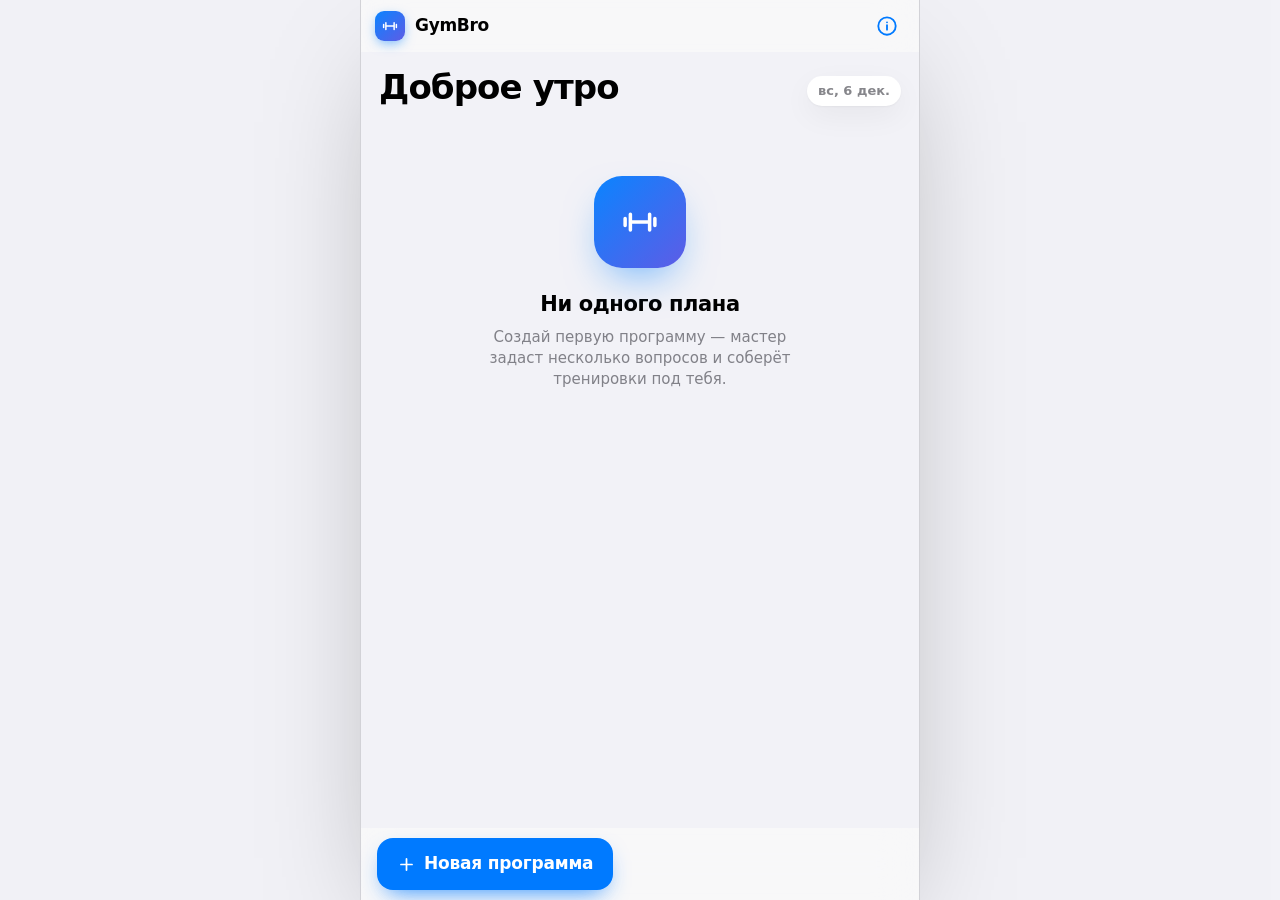
==== index.html @ 807e58a6 "GymBro — статический сайт для GitHub Pages" ====
﻿<!doctype html>
<html lang="ru">
<head>
<meta charset="utf-8">
<meta name="viewport" content="width=device-width, initial-scale=1, viewport-fit=cover">
<meta name="theme-color" content="#f2f2f7" media="(prefers-color-scheme: light)">
<meta name="theme-color" content="#000000" media="(prefers-color-scheme: dark)">
<meta name="apple-mobile-web-app-capable" content="yes">
<meta name="apple-mobile-web-app-status-bar-style" content="default">
<meta name="description" content="Бесплатный генератор персональных программ тренировок: цель, уровень, дни, инвентарь — 71 упражнение с техниками. Работает офлайн.">
<meta property="og:title" content="GymBro — генератор тренировок">
<meta property="og:description" content="Персональная программа за 5 шагов. Работает на любом устройстве без установки.">
<meta property="og:type" content="website">
<title>GymBro — генератор программ тренировок</title>
<link rel="manifest" href="./manifest.webmanifest">
<link rel="icon" href="./favicon.svg" type="image/svg+xml">
<link rel="apple-touch-icon" href="./icon-192.png">
<link rel="stylesheet" href="./style.css">
</head>
<body>

<!-- ===== Иконки (Sprite) ===== -->
<svg width="0" height="0" style="position:absolute" aria-hidden="true">
<defs>
  <symbol id="i-dumbbell" viewBox="0 0 24 24" fill="none" stroke="currentColor" stroke-width="2" stroke-linecap="round" stroke-linejoin="round">
    <path d="M6.5 7.5v9M17.5 7.5v9M3.5 10v4M20.5 10v4M6.5 12h11"/>
  </symbol>
  <symbol id="i-barbell" viewBox="0 0 24 24" fill="none" stroke="currentColor" stroke-width="2" stroke-linecap="round" stroke-linejoin="round">
    <path d="M3.5 9v6M7 7.5v9M17 7.5v9M20.5 9v6M7 12h10"/>
  </symbol>
  <symbol id="i-flame" viewBox="0 0 24 24" fill="none" stroke="currentColor" stroke-width="2" stroke-linecap="round" stroke-linejoin="round">
    <path d="M8.5 14.5A2.5 2.5 0 0 0 11 12c0-1.38-.5-2-1-3-1.07-2.14-.22-4.05 2-6 .5 2.5 2 4.9 4 6.5 2 1.6 3 3.5 3 5.5a7 7 0 1 1-14 0c0-1.15.43-2.29 1-3a2.5 2.5 0 0 0 2.5 2.5z"/>
  </symbol>
  <symbol id="i-heart" viewBox="0 0 24 24" fill="none" stroke="currentColor" stroke-width="2" stroke-linecap="round" stroke-linejoin="round">
    <path d="M20.84 4.61a5.5 5.5 0 0 0-7.78 0L12 5.67l-1.06-1.06a5.5 5.5 0 0 0-7.78 7.78l1.06 1.06L12 21.23l7.78-7.78 1.06-1.06a5.5 5.5 0 0 0 0-7.78z"/>
  </symbol>
  <symbol id="i-sprout" viewBox="0 0 24 24" fill="none" stroke="currentColor" stroke-width="2" stroke-linecap="round" stroke-linejoin="round">
    <path d="M12 21v-9M12 12C12 8.5 9 6 5 6c0 3.5 3 6 7 6zM12 12c0-3.5 3-6 7-6 0 3.5-3 6-7 6z"/>
  </symbol>
  <symbol id="i-chart" viewBox="0 0 24 24" fill="none" stroke="currentColor" stroke-width="2" stroke-linecap="round" stroke-linejoin="round">
    <polyline points="22 7 13.5 15.5 8.5 10.5 2 17"/><polyline points="16 7 22 7 22 13"/>
  </symbol>
  <symbol id="i-zap" viewBox="0 0 24 24" fill="none" stroke="currentColor" stroke-width="2" stroke-linecap="round" stroke-linejoin="round">
    <path d="M13 2 3 14h9l-1 8 10-12h-9l1-8z"/>
  </symbol>
  <symbol id="i-building" viewBox="0 0 24 24" fill="none" stroke="currentColor" stroke-width="2" stroke-linecap="round" stroke-linejoin="round">
    <rect x="4.5" y="2" width="15" height="20" rx="2"/><path d="M9 22v-4h6v4M8.5 7h1M14.5 7h1M8.5 11h1M14.5 11h1"/>
  </symbol>
  <symbol id="i-home" viewBox="0 0 24 24" fill="none" stroke="currentColor" stroke-width="2" stroke-linecap="round" stroke-linejoin="round">
    <path d="M3 9.5 12 3l9 6.5"/><path d="M5 9.5V20a1.5 1.5 0 0 0 1.5 1.5h11A1.5 1.5 0 0 0 19 20V9.5"/><path d="M9 21.5V14h6v7.5"/>
  </symbol>
  <symbol id="i-calendar" viewBox="0 0 24 24" fill="none" stroke="currentColor" stroke-width="2" stroke-linecap="round" stroke-linejoin="round">
    <rect x="3" y="4.5" width="18" height="17" rx="3"/><path d="M16 2.5v4M8 2.5v4M3 11.5h18"/>
  </symbol>
  <symbol id="i-clock" viewBox="0 0 24 24" fill="none" stroke="currentColor" stroke-width="2" stroke-linecap="round" stroke-linejoin="round">
    <circle cx="12" cy="12" r="9"/><path d="M12 7v5l3.5 2"/>
  </symbol>
  <symbol id="i-layers" viewBox="0 0 24 24" fill="none" stroke="currentColor" stroke-width="2" stroke-linecap="round" stroke-linejoin="round">
    <path d="m12 2.5 9.5 5-9.5 5-9.5-5 9.5-5z"/><path d="m2.5 16.5 9.5 5 9.5-5M2.5 12l9.5 5 9.5-5"/>
  </symbol>
  <symbol id="i-check" viewBox="0 0 24 24" fill="none" stroke="currentColor" stroke-width="2.4" stroke-linecap="round" stroke-linejoin="round">
    <path d="m4.5 12.5 5 5 10-11"/>
  </symbol>
  <symbol id="i-chev-r" viewBox="0 0 24 24" fill="none" stroke="currentColor" stroke-width="2.2" stroke-linecap="round" stroke-linejoin="round">
    <path d="m9 5 7 7-7 7"/>
  </symbol>
  <symbol id="i-chev-l" viewBox="0 0 24 24" fill="none" stroke="currentColor" stroke-width="2.2" stroke-linecap="round" stroke-linejoin="round">
    <path d="m15 5-7 7 7 7"/>
  </symbol>
  <symbol id="i-x" viewBox="0 0 24 24" fill="none" stroke="currentColor" stroke-width="2.2" stroke-linecap="round" stroke-linejoin="round">
    <path d="M18 6 6 18M6 6l12 12"/>
  </symbol>
  <symbol id="i-plus" viewBox="0 0 24 24" fill="none" stroke="currentColor" stroke-width="2.2" stroke-linecap="round" stroke-linejoin="round">
    <path d="M12 5v14M5 12h14"/>
  </symbol>
  <symbol id="i-trash" viewBox="0 0 24 24" fill="none" stroke="currentColor" stroke-width="2" stroke-linecap="round" stroke-linejoin="round">
    <path d="M3.5 6h17M19 6v14a2 2 0 0 1-2 2H7a2 2 0 0 1-2-2V6m3 0V4a2 2 0 0 1 2-2h4a2 2 0 0 1 2 2v2"/>
  </symbol>
  <symbol id="i-send" viewBox="0 0 24 24" fill="none" stroke="currentColor" stroke-width="2" stroke-linecap="round" stroke-linejoin="round">
    <path d="M21.5 2.5 11 13"/><path d="M21.5 2.5 15 22l-4-9-9-4 19.5-6.5z"/>
  </symbol>
  <symbol id="i-info" viewBox="0 0 24 24" fill="none" stroke="currentColor" stroke-width="2" stroke-linecap="round" stroke-linejoin="round">
    <circle cx="12" cy="12" r="9.5"/><path d="M12 16v-5M12 8h.01"/>
  </symbol>
</defs>
</svg>

<div class="device">

  <!-- ============ ГЛАВНАЯ ============ -->
  <section class="screen" id="screen-home">
    <header class="app-bar">
      <div class="ab-left">
        <div class="ab-logo"><svg class="ic"><use href="#i-dumbbell"/></svg></div>
        <h1 class="ab-title">GymBro</h1>
      </div>
      <div class="ab-right">
        <button class="ab-btn" id="btn-about" aria-label="О приложении"><svg class="ic"><use href="#i-info"/></svg></button>
      </div>
    </header>

    <main class="scroll" id="home-scroll">
      <div class="greet-row">
        <h2 class="large-title" id="greeting">Привет</h2>
        <span class="today-chip" id="today-chip"></span>
      </div>

      <div id="home-content">
        <div class="empty" id="home-empty" hidden>
          <div class="empty-badge"><svg class="ic"><use href="#i-dumbbell"/></svg></div>
          <h3>Ни одного плана</h3>
          <p>Создай первую программу — мастер задаст несколько вопросов и соберёт тренировки под тебя.</p>
        </div>

        <div id="plans-section" hidden>
          <h3 class="section-label">Мои планы</h3>
          <div class="card" id="plans-list"></div>
        </div>
      </div>

      <div class="hint-bar" id="tg-hint" hidden>
        <svg class="ic"><use href="#i-send"/></svg>
        <span id="tg-hint-text"></span>
      </div>
    </main>

    <footer class="bottom-bar">
      <button class="btn btn-primary" id="btn-new-plan">
        <svg class="ic"><use href="#i-plus"/></svg>
        Новая программа
      </button>
    </footer>
  </section>

  <!-- ============ МАСТЕР (bottom sheet) ============ -->
  <div class="overlay" id="wiz-overlay" hidden></div>
  <section class="sheet sheet-lg" id="sheet-wizard" hidden>
    <div class="sheet-grab"><span></span></div>
    <header class="sheet-nav">
      <button class="nav-btn" id="wiz-cancel">Отмена</button>
      <div class="nav-progress"><i id="wiz-dot-1" class="on"></i><i id="wiz-dot-2"></i><i id="wiz-dot-3"></i><i id="wiz-dot-4"></i><i id="wiz-dot-5"></i></div>
      <button class="nav-btn accent" id="wiz-next">Далее</button>
    </header>
    <div class="sheet-body" id="wizard-body"></div>
  </section>

  <!-- ============ ПЛАН ============ -->
  <section class="screen" id="screen-plan" hidden>
    <header class="app-bar">
      <div class="ab-left">
        <button class="ab-btn" id="btn-back-home" aria-label="Назад"><svg class="ic"><use href="#i-chev-l"/></svg></button>
        <h1 class="ab-title" id="plan-ab-title">План</h1>
      </div>
      <div class="ab-right">
        <button class="ab-btn danger" id="btn-delete-plan" aria-label="Удалить"><svg class="ic"><use href="#i-trash"/></svg></button>
      </div>
    </header>

    <div class="plan-hero" id="plan-hero"></div>

    <div class="segmented" id="day-tabs"></div>

    <main class="scroll" id="plan-scroll"></main>

    <footer class="bottom-bar two">
      <button class="btn btn-fill" id="btn-share-plan"><svg class="ic"><use href="#i-send"/></svg><span>Поделиться</span></button>
      <button class="btn btn-quiet" id="btn-new-again"><svg class="ic"><use href="#i-plus"/></svg><span>Новый</span></button>
    </footer>
  </section>

  <!-- ============ SHEET: инфо об упражнении ============ -->
  <div class="overlay thin" id="info-overlay" hidden></div>
  <section class="sheet" id="sheet-exercise" hidden>
    <div class="sheet-grab"><span></span></div>
    <div class="sheet-body" id="exercise-body"></div>
    <footer class="bottom-bar"><button class="btn btn-primary" id="btn-close-info">Закрыть</button></footer>
  </section>

  <!-- ============ iOS Alert ============ -->
  <div class="alert-wrap" id="alert-wrap" hidden>
    <div class="alert" role="alertdialog" aria-modal="true">
      <div class="alert-icon" id="alert-icon" hidden><svg class="ic"><use href="#i-trash"/></svg></div>
      <h4 id="alert-title"></h4>
      <p id="alert-msg"></p>
      <div class="alert-actions" id="alert-actions"></div>
    </div>
  </div>

  <!-- ============ HUD (ошибки / статусы) ============ -->
  <div class="hud" id="hud" hidden><span id="hud-text"></span></div>

  <div class="home-indicator"></div>
</div>

<script src="./planner.js"></script>
<script src="./app.js"></script>
<script>
// Service worker для офлайн-режима
if ('serviceWorker' in navigator) {
  navigator.serviceWorker.register('./sw.js').catch(() => {});
}
</script>
</body>
</html>
---- style.css ----
/* ===================================================================
   GymBro — iOS-дизайн-система
   Группированные карточки, large title, blur-бары, sheets, segmented
   =================================================================== */

:root {
  --font: -apple-system, BlinkMacSystemFont, "SF Pro Display", "SF Pro Text",
          "Segoe UI Variable Display", "Segoe UI", system-ui, Roboto,
          "Helvetica Neue", Arial, sans-serif;
  --spring: cubic-bezier(.32, .72, 0, 1);

  --tint: #007AFF;
  --red: #FF3B30;

  --bg: #F2F2F7;
  --card: #FFFFFF;
  --text: #000000;
  --text2: rgba(60, 60, 67, .62);
  --text3: rgba(60, 60, 67, .30);
  --sep: rgba(60, 60, 67, .18);
  --chip: rgba(118, 118, 128, .14);
  --grab: rgba(120, 120, 128, .32);
  --seg-bg: rgba(118, 118, 128, .16);
  --seg-on: #FFFFFF;
  --bar: rgba(249, 249, 249, .80);
  --alert-bg: rgba(250, 250, 252, .82);
  --hud-bg: rgba(30, 30, 32, .80);
  --input-bg: #FFFFFF;

  --r-xl: 26px;
  --r-lg: 20px;
  --r-md: 14px;
  --shadow: 0 1px 2px rgba(0, 0, 0, .04), 0 10px 30px rgba(0, 0, 0, .05);
}

@media (prefers-color-scheme: dark) {
  :root {
    --bg: #000000;
    --card: #1C1C1E;
    --text: #FFFFFF;
    --text2: rgba(235, 235, 245, .62);
    --text3: rgba(235, 235, 245, .30);
    --sep: rgba(84, 84, 86, .50);
    --chip: rgba(118, 118, 128, .24);
    --grab: rgba(118, 118, 128, .60);
    --seg-bg: rgba(118, 118, 128, .24);
    --seg-on: #67676C;
    --bar: rgba(28, 28, 30, .72);
    --alert-bg: rgba(33, 33, 35, .82);
    --hud-bg: rgba(60, 60, 67, .92);
    --input-bg: #1C1C1E;
    --shadow: 0 1px 2px rgba(0, 0, 0, .3), 0 12px 32px rgba(0, 0, 0, .40);
  }
}

/* Тема Telegram перекрывает системную, если задана */
:root[data-theme="light"] {
  --bg: #F2F2F7; --card: #FFF; --text: #000;
  --text2: rgba(60, 60, 67, .62); --text3: rgba(60, 60, 67, .30);
  --sep: rgba(60, 60, 67, .18); --chip: rgba(118, 118, 128, .14);
  --grab: rgba(120, 120, 128, .32); --seg-bg: rgba(118, 118, 128, .16);
  --seg-on: #FFF; --bar: rgba(249, 249, 249, .80);
  --alert-bg: rgba(250, 250, 252, .82); --hud-bg: rgba(30, 30, 32, .80);
  --input-bg: #FFF;
  --shadow: 0 1px 2px rgba(0, 0, 0, .04), 0 10px 30px rgba(0, 0, 0, .05);
}
:root[data-theme="dark"] {
  --bg: #000; --card: #1C1C1E; --text: #FFF;
  --text2: rgba(235, 235, 245, .62); --text3: rgba(235, 235, 245, .30);
  --sep: rgba(84, 84, 86, .50); --chip: rgba(118, 118, 128, .24);
  --grab: rgba(118, 118, 128, .60); --seg-bg: rgba(118, 118, 128, .24);
  --seg-on: #67676C; --bar: rgba(28, 28, 30, .72);
  --alert-bg: rgba(33, 33, 35, .82); --hud-bg: rgba(60, 60, 67, .92);
  --input-bg: #1C1C1E;
  --shadow: 0 1px 2px rgba(0, 0, 0, .3), 0 12px 32px rgba(0, 0, 0, .40);
}

* { box-sizing: border-box; -webkit-tap-highlight-color: transparent; }

/* Атрибут hidden должен работать поверх display-правил компонентов */
[hidden] { display: none !important; }

html, body {
  margin: 0; padding: 0;
  background: var(--bg);
  color: var(--text);
  font: 400 17px/1.4 var(--font);
  -webkit-font-smoothing: antialiased;
  text-rendering: optimizeLegibility;
}
body { overscroll-behavior-y: none; }
::selection { background: color-mix(in srgb, var(--tint) 28%, transparent); }

button { font: inherit; color: inherit; border: 0; background: none; cursor: pointer; }
input { font: inherit; color: inherit; }
svg.ic { width: 22px; height: 22px; flex: none; }

/* ---------- Каркас ---------- */
.device {
  max-width: 560px; margin: 0 auto; position: relative;
  min-height: 100dvh;
  background: var(--bg);
}
@media (min-width: 620px) {
  body { background: color-mix(in srgb, var(--bg) 82%, transparent); }
  .device {
    box-shadow: 0 40px 120px -40px rgba(0, 0, 0, .35);
    border-inline: 1px solid var(--sep);
  }
}

.screen { display: flex; flex-direction: column; min-height: 100dvh; }

.scroll {
  flex: 1; overflow-y: auto; -webkit-overflow-scrolling: touch;
  padding: 8px 16px calc(96px + env(safe-area-inset-bottom));
  scrollbar-width: thin;
}
.scroll::-webkit-scrollbar { width: 0; height: 0; }

/* ---------- Верхний bar ---------- */
.app-bar {
  position: sticky; top: 0; z-index 20;
  display: flex; align-items: center; justify-content: space-between;
  height: 52px; padding: 0 14px;
  background: var(--bar);
  -webkit-backdrop-filter: saturate(180%) blur(20px);
  backdrop-filter: saturate(180%) blur(20px);
}
.ab-left, .ab-right { display: flex; align-items: center; gap: 10px; min-width: 0; }
.ab-title { font-size: 17px; font-weight: 600; letter-spacing: -.3px; margin: 0;
  white-space: nowrap; overflow: hidden; text-overflow: ellipsis; }
.ab-logo {
  width: 30px; height: 30px; border-radius: 9px; display: grid; place-items: center;
  background: linear-gradient(135deg, #0A84FF, #5E5CE6); color: #fff;
  box-shadow: 0 4px 12px -2px rgba(10, 132, 255, .55);
}
.ab-logo svg { width: 18px; height: 18px; }
.ab-btn {
  width: 36px; height: 36px; border-radius: 50%; display: grid; place-items: center;
  color: var(--tint); transition: background .18s, transform .18s;
}
.ab-btn:active { background: var(--seg-bg); transform: scale(.92); }
.ab-btn.danger { color: var(--red); }

/* Large title */
.greet-row { display: flex; align-items: flex-end; justify-content: space-between; gap: 12px; padding: 10px 2px 14px; }
.large-title {
  font-size: 34px; line-height: 1.05; font-weight: 700; letter-spacing: -.9px; margin: 0;
}
.today-chip {
  font-size: 13px; font-weight: 600; color: var(--text2);
  padding: 6px 11px; border-radius: 999px; background: var(--card);
  box-shadow: var(--shadow); white-space: nowrap;
}

.section-label {
  font-size: 12.5px; font-weight: 600; letter-spacing: .6px; text-transform: uppercase;
  color: var(--text2); margin: 22px 4px 8px;
}

/* ---------- Карточки ---------- */
.card {
  background: var(--card); border-radius: var(--r-lg); box-shadow: var(--shadow);
  overflow: hidden;
}
.stack > .card + .card { margin-top: 10px; }

/* Строка списка (cell) */
.cell {
  position: relative; display: flex; align-items: center; gap: 12px;
  padding: 12px 14px; width: 100%; text-align: left;
  transition: background .15s;
}
.cell::before {
  content: ""; position: absolute; left: 62px; right: 0; bottom: 0; height: 1px;
  background: var(--sep);
}
.cell:last-child::before { display: none; }
.cell:active { background: color-mix(in srgb, var(--text) 5%, transparent); }
.cell .chev { color: var(--text3); margin-left: auto; }
.cell .cell-main { min-width: 0; flex: 1; }
.cell .t1 { font-size: 17px; font-weight: 500; letter-spacing: -.2px;
  white-space: nowrap; overflow: hidden; text-overflow: ellipsis; }
.cell .t2 { font-size: 13.5px; color: var(--text2); margin-top: 2px;
  white-space: nowrap; overflow: hidden; text-overflow: ellipsis; }

.tile {
  width: 36px; height: 36px; border-radius: 11px; flex: none;
  display: grid; place-items: center; color: #fff;
}
.tile svg { width: 20px; height: 20px; }
.tile.sm { width: 30px; height: 30px; border-radius: 9px; }
.tile.sm svg { width: 17px; height: 17px; }

/* ---------- Пустое состояние ---------- */
.empty { display: flex; flex-direction: column; align-items: center; text-align: center; padding: 56px 28px; }
.empty-badge {
  width: 92px; height: 92px; border-radius: 28px; display: grid; place-items: center;
  background: linear-gradient(135deg, #0A84FF, #5E5CE6); color: #fff; margin-bottom: 22px;
  box-shadow: 0 18px 40px -14px rgba(10, 132, 255, .6);
  animation: pop .6s var(--spring) both;
}
.empty-badge svg { width: 42px; height: 42px; }
.empty h3 { margin: 0 0 8px; font-size: 21px; font-weight: 700; letter-spacing: -.4px; }
.empty p { margin: 0; color: var(--text2); font-size: 15px; max-width: 320px; }

/* ---------- Подсказка ---------- */
.hint-bar {
  display: flex; align-items: center; gap: 10px; margin-top: 18px;
  padding: 13px 15px; border-radius: var(--r-md);
  background: var(--card); color: var(--text2); font-size: 14px; box-shadow: var(--shadow);
}
.hint-bar svg { color: var(--tint); }

/* ---------- Кнопки ---------- */
.btn {
  display: flex; align-items: center; justify-content: center; gap: 8px;
  height: 52px; padding: 0 20px; border-radius: 16px;
  font-size: 17px; font-weight: 600; letter-spacing: -.2px;
  transition: transform .16s var(--spring), filter .16s, opacity .16s;
  user-select: none;
}
.btn:active { transform: scale(.965); }
.btn svg { width: 19px; height: 19px; }
.btn-primary {
  background: var(--tint); color: #fff;
  box-shadow: 0 10px 24px -10px color-mix(in srgb, var(--tint) 90%, transparent);
}
.btn-primary:disabled { opacity: .45; pointer-events: none; }
.btn-fill { background: var(--tint); color: #fff; flex: 1.6; }
.btn-quiet { background: var(--seg-bg); color: var(--tint); flex: 1; }

.bottom-bar {
  position: sticky; bottom: 0; z-index: 20;
  display: flex; gap: 10px;
  padding: 10px 16px calc(10px + env(safe-area-inset-bottom));
  background: var(--bar);
  -webkit-backdrop-filter: saturate(180%) blur(20px);
  backdrop-filter: saturate(180%) blur(20px);
}
.bottom-bar.two { justify-content: space-between; }

/* ---------- Segmented control ---------- */
.segmented {
  position: sticky; top: 52px; z-index: 19;
  display: flex; gap: 2px; padding: 3px; margin: 0 16px 6px;
  background: var(--seg-bg); border-radius: 12px;
  -webkit-backdrop-filter: blur(20px); backdrop-filter: blur(20px);
}
.segmented:empty { display: none; }
.segmented button {
  position: relative; flex: 1; min-width: 0; height: 34px; border-radius: 9px;
  font-size: 14px; font-weight: 500; color: var(--text);
  transition: color .2s;
  white-space: nowrap; overflow: hidden; text-overflow: ellipsis;
}
.segmented button.on {
  background: var(--seg-on); font-weight: 600;
  box-shadow: 0 1px 3px rgba(0, 0, 0, .12), 0 3px 10px rgba(0, 0, 0, .07);
  animation: segpop .34s var(--spring);
}
@keyframes segpop { from { transform: scale(.92); } to { transform: scale(1); } }

/* ---------- Hero плана ---------- */
.plan-hero { padding: 12px 16px 14px; }
.hero-card {
  border-radius: var(--r-xl); padding: 20px; color: #fff; position: relative; overflow: hidden;
  box-shadow: 0 20px 44px -18px rgba(0, 0, 0, .45);
}
.hero-card::after {
  content: ""; position: absolute; inset: -40% -20% auto auto; width: 260px; height: 260px;
  border-radius: 50%; background: radial-gradient(circle, rgba(255,255,255,.28), transparent 62%);
}
.hero-card h2 { margin: 0 0 4px; font-size: 26px; font-weight: 700; letter-spacing: -.6px; position: relative; }
.hero-card .hero-sub { margin: 0 0 18px; font-size: 14.5px; opacity: .82; position: relative; }
.hero-stats { display: flex; gap: 10px; position: relative; }
.hero-stat {
  flex: 1; padding: 10px 8px; border-radius: 14px;
  background: rgba(255, 255, 255, .16);
  -webkit-backdrop-filter: blur(10px); backdrop-filter: blur(10px);
  display: flex; flex-direction: column; align-items: center; gap: 2px;
}
.hero-stat b { font-size: 19px; font-weight: 700; letter-spacing: -.4px; }
.hero-stat span { font-size: 11.5px; opacity: .8; font-weight: 500; letter-spacing: .2px; }
.hero-stat svg { width: 16px; height: 16px; opacity: .85; margin-bottom: 1px; }

/* ---------- Список упражнений ---------- */
.ex-list { padding: 4px 0; }
.ex-item { position: relative; display: flex; align-items: center; gap: 12px; padding: 11px 14px; }
.ex-item::before {
  content: ""; position: absolute; left: 58px; right: 14px; bottom: 0; height: 1px; background: var(--sep);
}
.ex-item:last-child::before { display: none; }
.ex-item:active { background: color-mix(in srgb, var(--text) 5%, transparent); }
.ex-name { font-size: 16.5px; font-weight: 500; letter-spacing: -.2px; }
.ex-muscle { font-size: 13px; color: var(--text2); margin-top: 1px; }
.ex-scheme {
  margin-left: auto; text-align: right; font-size: 15px; font-weight: 600;
  letter-spacing: -.2px; font-variant-numeric: tabular-nums; white-space: nowrap;
}
.ex-scheme small { display: block; font-size: 11.5px; font-weight: 500; color: var(--text2); margin-top: 1px; }
.day-note {
  display: flex; align-items: center; gap: 8px; margin: 4px 2px 10px;
  color: var(--text2); font-size: 14px;
}
.day-note svg { width: 17px; height: 17px; color: var(--tint); }
.day-note b { color: var(--text); font-weight: 600; }

/* ---------- Bottom sheet ---------- */
.overlay {
  position: fixed; inset: 0; z-index: 40;
  background: rgba(0, 0, 0, .32);
  -webkit-backdrop-filter: blur(6px); backdrop-filter: blur(6px);
  opacity: 0; transition: opacity .38s var(--spring);
}
.overlay.thin { background: rgba(0, 0, 0, .28); }
.overlay.open { opacity: 1; }

.sheet {
  position: fixed; left: 0; right: 0; bottom: 0; z-index: 41;
  margin: 0 auto; max-width: 560px;
  display: flex; flex-direction: column;
  max-height: 88dvh;
  background: var(--bg);
  border-radius: 22px 22px 0 0;
  box-shadow: 0 -12px 48px -12px rgba(0, 0, 0, .40);
  transform: translateY(102%);
  transition: transform .5s var(--spring);
}
.sheet.open { transform: translateY(0); }
.sheet-grab { display: flex; justify-content: center; padding: 8px 0 2px; }
.sheet-grab span { width: 38px; height: 5px; border-radius: 99px; background: var(--grab); }
.sheet-nav {
  display: flex; align-items: center; justify-content: space-between; gap: 8px;
  padding: 6px 16px 12px;
}
.nav-btn { font-size: 17px; color: var(--text2); padding: 4px 2px; transition: opacity .18s, transform .18s; }
.nav-btn:active { opacity: .45; transform: scale(.96); }
.nav-btn.accent { color: var(--tint); font-weight: 600; }
.nav-btn:disabled { opacity: .35; pointer-events: none; }
.nav-progress { display: flex; gap: 7px; }
.nav-progress i {
  width: 7px; height: 7px; border-radius: 50%; background: var(--sep);
  transition: background .3s, transform .3s var(--spring);
}
.nav-progress i.on { background: var(--tint); transform: scale(1.18); }
.sheet-body {
  flex: 1; overflow-y: auto; -webkit-overflow-scrolling: touch;
  padding: 0 16px calc(18px + env(safe-area-inset-bottom));
  scrollbar-width: none;
}
.sheet-body::-webkit-scrollbar { width: 0; }
.sheet .bottom-bar { border-radius: 0; }

/* Контент листа */
.sheet-title { font-size: 28px; font-weight: 700; letter-spacing: -.7px; margin: 2px 0 18px; }
.field-label {
  font-size: 12.5px; font-weight: 600; letter-spacing: .6px; text-transform: uppercase;
  color: var(--text2); margin: 0 4px 8px;
}

/* Опция выбора */
.option { position: relative; display: flex; align-items: center; gap: 12px; padding: 12px 14px; }
.option::before {
  content: ""; position: absolute; left: 62px; right: 14px; bottom: 0; height: 1px; background: var(--sep);
}
.option:last-child::before { display: none; }
.option:active { background: color-mix(in srgb, var(--text) 5%, transparent); }
.opt-text { flex: 1; min-width: 0; }
.opt-text b { display: block; font-size: 17px; font-weight: 500; letter-spacing: -.2px; }
.opt-text span { display: block; font-size: 13px; color: var(--text2); margin-top: 1px; }
.opt-check { width: 24px; height: 24px; border-radius: 50%; flex: none; display: grid; place-items: center;
  border: 2px solid var(--sep); color: transparent; transition: all .28s var(--spring); }
.opt-check svg { width: 14px; height: 14px; }
.option.sel .opt-check { background: var(--tint); border-color: var(--tint); color: #fff; transform: scale(1.06); }

/* Поле ввода */
.input-card {
  display: flex; align-items: center; background: var(--card); border-radius: var(--r-md);
  box-shadow: var(--shadow); padding: 4px 6px 4px 14px;
}
.input-card input {
  flex: 1; height: 48px; border: 0; outline: 0; background: none; font-size: 17px;
}
.input-card input::placeholder { color: var(--text3); }
.input-card .clear { width: 34px; height: 34px; border-radius: 50%; display: grid; place-items: center;
  color: var(--text3); background: var(--seg-bg); }
.input-card .clear svg { width: 15px; height: 15px; }

/* Сводка / инфо-строки */
.rows { background: var(--card); border-radius: var(--r-lg); box-shadow: var(--shadow); overflow: hidden; margin-bottom: 14px; }
.row { position: relative; display: flex; align-items: center; gap: 10px; padding: 12px 14px; font-size: 16px; }
.row::before { content: ""; position: absolute; left: 14px; right: 0; bottom: 0; height: 1px; background: var(--sep); }
.row:last-child::before { display: none; }
.row .k { color: var(--text2); flex: 1; }
.row .v { font-weight: 500; text-align: right; }
.row svg { width: 18px; height: 18px; color: var(--tint); }

/* Плашки-статы в листе упражнения */
.stat-grid { display: flex; gap: 10px; margin: 16px 0; }
.stat {
  flex: 1; background: var(--card); border-radius: var(--r-md); box-shadow: var(--shadow);
  padding: 14px 8px; text-align: center;
}
.stat b { display: block; font-size: 24px; font-weight: 700; letter-spacing: -.6px; color: var(--tint); }
.stat span { display: block; font-size: 11.5px; color: var(--text2); margin-top: 3px; font-weight: 500;
  text-transform: uppercase; letter-spacing: .4px; }

/* Экранная страница мастера — появление шагов */
.title-row { display: flex; align-items: center; gap: 10px; margin: 2px 0 18px; }
.title-row .sheet-title { margin: 0; }
.step-back {
  width: 32px; height: 32px; border-radius: 50%; flex: none;
  background: var(--seg-bg); color: var(--tint); display: grid; place-items: center;
  transition: transform .18s var(--spring), opacity .18s;
}
.step-back:active { transform: scale(.88); opacity: .6; }
.step-back svg { width: 18px; height: 18px; }
.segmented.static { position: static; margin: 0 0 8px; backdrop-filter: none; -webkit-backdrop-filter: none; }
.step-anim { animation: slidein .42s var(--spring) both; }
@keyframes slidein { from { opacity: 0; transform: translateX(26px); } to { opacity: 1; transform: none; } }
@keyframes pop { from { opacity: 0; transform: scale(.86); } to { opacity: 1; transform: scale(1); } }
.rise { animation: rise .5s var(--spring) both; animation-delay: calc(var(--i, 0) * 55ms); }
@keyframes rise { from { opacity: 0; transform: translateY(14px); } to { opacity: 1; transform: none; } }

/* ---------- Alert ---------- */
.alert-wrap {
  position: fixed; inset: 0; z-index: 60; display: grid; place-items: center; padding: 24px;
  background: rgba(0, 0, 0, .32);
  -webkit-backdrop-filter: blur(8px); backdrop-filter: blur(8px);
  opacity: 0; transition: opacity .3s var(--spring);
}
.alert-wrap.open { opacity: 1; }
.alert {
  width: min(320px, 100%); text-align: center;
  background: var(--alert-bg);
  -webkit-backdrop-filter: saturate(180%) blur(28px); backdrop-filter: saturate(180%) blur(28px);
  border-radius: 22px; padding: 22px 18px 0; overflow: hidden;
  box-shadow: 0 24px 60px -18px rgba(0, 0, 0, .5);
  transform: scale(1.1); transition: transform .34s var(--spring);
}
.alert-wrap.open .alert { transform: scale(1); }
.alert-icon { width: 46px; height: 46px; margin: 0 auto 10px; border-radius: 14px; display: grid; place-items: center;
  background: color-mix(in srgb, var(--red) 18%, transparent); color: var(--red); }
.alert-icon svg { width: 24px; height: 24px; }
.alert h4 { margin: 0 0 6px; font-size: 19px; font-weight: 700; letter-spacing: -.4px; }
.alert p { margin: 0 0 18px; font-size: 15px; color: var(--text2); line-height: 1.35; }
.alert-actions { display: flex; gap: 1px; margin: 0 -18px; border-top: 1px solid var(--sep); }
.alert-actions button {
  flex: 1; height: 52px; font-size: 17px; font-weight: 600; color: var(--tint);
  transition: background .15s;
}
.alert-actions button + button { border-left: 1px solid var(--sep); }
.alert-actions button:active { background: color-mix(in srgb, var(--text) 8%, transparent); }
.alert-actions button.danger { color: var(--red); }

/* ---------- HUD ---------- */
.hud {
  position: fixed; left: 50%; bottom: 110px; z-index: 70;
  transform: translateX(-50%) translateY(8px); opacity: 0;
  max-width: min(420px, 88vw); text-align: center;
  padding: 12px 20px; border-radius: 999px;
  background: var(--hud-bg); color: #fff; font-size: 15px; font-weight: 500;
  -webkit-backdrop-filter: blur(20px); backdrop-filter: blur(20px);
  box-shadow: 0 12px 30px -10px rgba(0, 0, 0, .5);
  transition: opacity .3s var(--spring), transform .3s var(--spring);
  pointer-events: none;
}
.hud.open { opacity: 1; transform: translateX(-50%) translateY(0); }

/* ---------- Home indicator (iOS) ---------- */
.home-indicator {
  position: fixed; bottom: 7px; left: 50%; transform: translateX(-50%); z-index: 80;
  width: 134px; height: 5px; border-radius: 99px; background: var(--grab); pointer-events: none;
}
@media (min-width: 620px) { .home-indicator { display: none; } }

/* ---------- Skeleton ---------- */
.skel { border-radius: var(--r-lg); background: var(--card); box-shadow: var(--shadow); overflow: hidden; }
.skel .bar { height: 60px; margin: 0; background: linear-gradient(90deg, transparent, color-mix(in srgb, var(--text) 6%, transparent), transparent);
  background-size: 200% 100%; animation: shimmer 1.4s infinite linear; }
@keyframes shimmer { from { background-position: -200% 0; } to { background-position: 200% 0; } }

/* ---------- Hover для десктопа ---------- */
@media (hover: hover) {
  .cell:hover, .option:hover, .ex-item:hover { background: color-mix(in srgb, var(--text) 4%, transparent); }
  .btn:hover { filter: brightness(1.06); }
  .ab-btn:hover { background: var(--seg-bg); }
  .segmented button:not(.on):hover { background: color-mix(in srgb, var(--text) 6%, transparent); }
}

@media (prefers-reduced-motion: reduce) {
  *, *::before, *::after { animation-duration: .001s !important; transition-duration: .001s !important; }
}
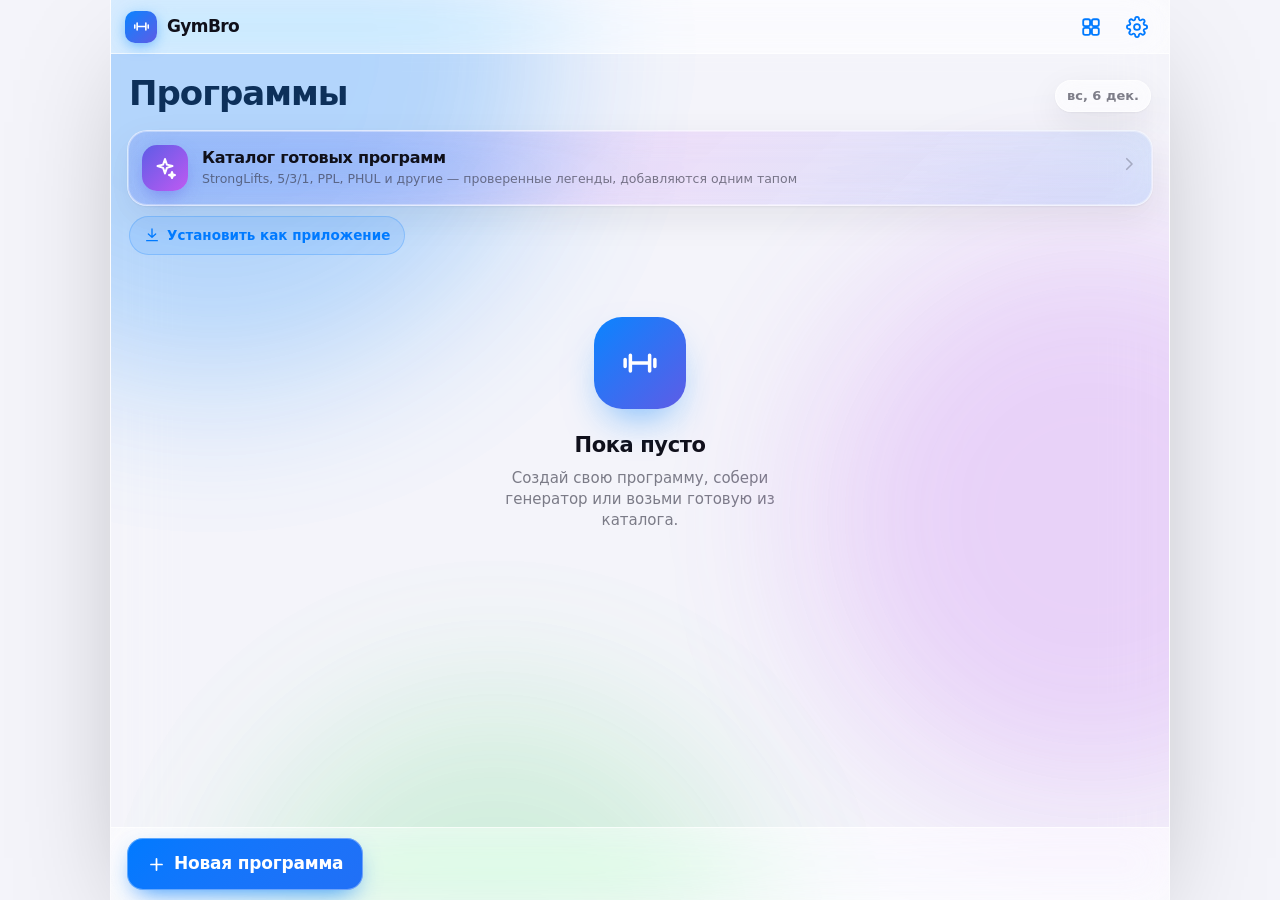
==== commit 2afe6786: "Catalog of ready programs, theme/settings, glass design, install guide, wizard without level" ====
--- a/index.html
+++ b/index.html
@@ -1,21 +1,32 @@
-﻿<!doctype html>
+<!doctype html>
 <html lang="ru">
 <head>
 <meta charset="utf-8">
 <meta name="viewport" content="width=device-width, initial-scale=1, viewport-fit=cover">
-<meta name="theme-color" content="#f2f2f7" media="(prefers-color-scheme: light)">
-<meta name="theme-color" content="#000000" media="(prefers-color-scheme: dark)">
+<meta name="theme-color" content="#f4f4fa">
 <meta name="apple-mobile-web-app-capable" content="yes">
+<meta name="mobile-web-app-capable" content="yes">
 <meta name="apple-mobile-web-app-status-bar-style" content="default">
-<meta name="description" content="Бесплатный генератор персональных программ тренировок: цель, уровень, дни, инвентарь — 71 упражнение с техниками. Работает офлайн.">
-<meta property="og:title" content="GymBro — генератор тренировок">
-<meta property="og:description" content="Персональная программа за 5 шагов. Работает на любом устройстве без установки.">
+<meta name="apple-mobile-web-app-title" content="GymBro">
+<meta name="description" content="GymBro: каталог готовых программ тренировок, генератор с периодизацией, своя программа. Работает офлайн на любом устройстве.">
+<meta property="og:title" content="GymBro — тренировки">
+<meta property="og:description" content="Каталог легендарных программ + генератор под тебя. Работает офлайн.">
 <meta property="og:type" content="website">
-<title>GymBro — генератор программ тренировок</title>
+<title>GymBro — программы тренировок</title>
 <link rel="manifest" href="./manifest.webmanifest">
 <link rel="icon" href="./favicon.svg" type="image/svg+xml">
 <link rel="apple-touch-icon" href="./icon-192.png">
 <link rel="stylesheet" href="./style.css">
+<script>
+/* Тема до первого кадра — чтобы не было вспышки */
+try {
+  var s = JSON.parse(localStorage.getItem("gymbro.settings") || "{}");
+  var t = ["light", "dark"].includes(s.theme) ? s.theme :
+    (matchMedia("(prefers-color-scheme: dark)").matches ? "dark" : "light");
+  document.documentElement.dataset.theme = t;
+  document.documentElement.dataset.anim = s.anim === false ? "off" : "on";
+} catch (e) {}
+</script>
 </head>
 <body>
 
@@ -82,45 +93,106 @@
   <symbol id="i-info" viewBox="0 0 24 24" fill="none" stroke="currentColor" stroke-width="2" stroke-linecap="round" stroke-linejoin="round">
     <circle cx="12" cy="12" r="9.5"/><path d="M12 16v-5M12 8h.01"/>
   </symbol>
+  <symbol id="i-pencil" viewBox="0 0 24 24" fill="none" stroke="currentColor" stroke-width="2" stroke-linecap="round" stroke-linejoin="round">
+    <path d="M16.5 3.5a2.1 2.1 0 0 1 3 3L7 19l-4 1 1-4z"/>
+  </symbol>
+  <symbol id="i-search" viewBox="0 0 24 24" fill="none" stroke="currentColor" stroke-width="2" stroke-linecap="round" stroke-linejoin="round">
+    <circle cx="11" cy="11" r="7"/><path d="m20 20-3.8-3.8"/>
+  </symbol>
+  <symbol id="i-wave" viewBox="0 0 24 24" fill="none" stroke="currentColor" stroke-width="2" stroke-linecap="round" stroke-linejoin="round">
+    <path d="M2 15c2.5 0 2.5-6 5-6s2.5 6 5 6 2.5-6 5-6 2.5 6 5 6"/>
+  </symbol>
+  <symbol id="i-minus" viewBox="0 0 24 24" fill="none" stroke="currentColor" stroke-width="2.4" stroke-linecap="round">
+    <path d="M5 12h14"/>
+  </symbol>
+  <symbol id="i-list" viewBox="0 0 24 24" fill="none" stroke="currentColor" stroke-width="2" stroke-linecap="round" stroke-linejoin="round">
+    <path d="M8 6h13M8 12h13M8 18h13M3.5 6h.01M3.5 12h.01M3.5 18h.01"/>
+  </symbol>
+  <symbol id="i-gear" viewBox="0 0 24 24" fill="none" stroke="currentColor" stroke-width="2" stroke-linecap="round" stroke-linejoin="round">
+    <circle cx="12" cy="12" r="3.2"/>
+    <path d="M19.4 15a1.7 1.7 0 0 0 .34 1.87l.06.06a2 2 0 1 1-2.83 2.83l-.06-.06a1.7 1.7 0 0 0-1.87-.34 1.7 1.7 0 0 0-1.03 1.56V21a2 2 0 1 1-4 0v-.09A1.7 1.7 0 0 0 9 19.34a1.7 1.7 0 0 0-1.87.34l-.06.06a2 2 0 1 1-2.83-2.83l.06-.06A1.7 1.7 0 0 0 4.6 15a1.7 1.7 0 0 0-1.56-1.03H3a2 2 0 1 1 0-4h.09A1.7 1.7 0 0 0 4.6 9a1.7 1.7 0 0 0-.34-1.87l-.06-.06a2 2 0 1 1 2.83-2.83l.06.06A1.7 1.7 0 0 0 9 4.6a1.7 1.7 0 0 0 1.03-1.56V3a2 2 0 1 1 4 0v.09A1.7 1.7 0 0 0 15 4.6a1.7 1.7 0 0 0 1.87-.34l.06-.06a2 2 0 1 1 2.83 2.83l-.06.06A1.7 1.7 0 0 0 19.4 9c.25.6.84 1.03 1.51 1.03H21a2 2 0 1 1 0 4h-.09a1.7 1.7 0 0 0-1.51 1z"/>
+  </symbol>
+  <symbol id="i-grid" viewBox="0 0 24 24" fill="none" stroke="currentColor" stroke-width="2" stroke-linecap="round" stroke-linejoin="round">
+    <rect x="3.5" y="3.5" width="7.5" height="7.5" rx="2"/><rect x="13" y="3.5" width="7.5" height="7.5" rx="2"/><rect x="3.5" y="13" width="7.5" height="7.5" rx="2"/><rect x="13" y="13" width="7.5" height="7.5" rx="2"/>
+  </symbol>
+  <symbol id="i-sun" viewBox="0 0 24 24" fill="none" stroke="currentColor" stroke-width="2" stroke-linecap="round" stroke-linejoin="round">
+    <circle cx="12" cy="12" r="4.5"/><path d="M12 2.5v2.5M12 19v2.5M4.6 4.6l1.8 1.8M17.6 17.6l1.8 1.8M2.5 12H5M19 12h2.5M4.6 19.4l1.8-1.8M17.6 6.4l1.8-1.8"/>
+  </symbol>
+  <symbol id="i-moon" viewBox="0 0 24 24" fill="none" stroke="currentColor" stroke-width="2" stroke-linecap="round" stroke-linejoin="round">
+    <path d="M21 12.8A9 9 0 1 1 11.2 3a7 7 0 0 0 9.8 9.8z"/>
+  </symbol>
+  <symbol id="i-auto" viewBox="0 0 24 24" fill="none" stroke="currentColor" stroke-width="2" stroke-linecap="round" stroke-linejoin="round">
+    <circle cx="12" cy="12" r="9.5"/><path d="M12 2.5a9.5 9.5 0 0 1 0 19z" fill="currentColor" stroke="none"/>
+  </symbol>
+  <symbol id="i-download" viewBox="0 0 24 24" fill="none" stroke="currentColor" stroke-width="2" stroke-linecap="round" stroke-linejoin="round">
+    <path d="M12 3v12M6.5 10.5 12 15.5l5.5-5M4 20.5h16"/>
+  </symbol>
+  <symbol id="i-sparkle" viewBox="0 0 24 24" fill="none" stroke="currentColor" stroke-width="2" stroke-linecap="round" stroke-linejoin="round">
+    <path d="M12 3l1.9 5.6L19.5 10l-5.6 1.9L12 17.5l-1.9-5.6L4.5 10l5.6-1.4z"/><path d="M19 16l.9 2.6L22 19l-2.1.9L19 22l-.9-2.1L16 19l2.1-.4z"/>
+  </symbol>
+  <symbol id="i-apple" viewBox="0 0 24 24" fill="none" stroke="currentColor" stroke-width="2" stroke-linecap="round" stroke-linejoin="round">
+    <path d="M17.3 12.9c0-2.3 1.9-3.4 2-3.5-1.1-1.6-2.8-1.8-3.4-1.9-1.5-.1-2.9.9-3.6.9-.8 0-1.9-.9-3.1-.8-1.6 0-3.1.9-3.9 2.4-1.7 2.9-.4 7.2 1.2 9.6.8 1.2 1.8 2.5 3.1 2.4 1.2 0 1.7-.9 3.2-.9 1.5 0 1.9.9 3.1.8 1.4 0 2.3-1.5 3-2.7.6-1 .9-1.7 1.3-2.9-2.6-1-2.9-3.4-2.9-3.4zM14.5 5.4c.7-.8 1.1-1.9 1-3-1 0-2.2.7-2.9 1.5-.6.7-1.1 1.8-1 2.8 1.1.1 2.2-.6 2.9-1.3z"/>
+  </symbol>
+  <symbol id="i-android" viewBox="0 0 24 24" fill="none" stroke="currentColor" stroke-width="2" stroke-linecap="round" stroke-linejoin="round">
+    <path d="M6 11a6 6 0 0 1 12 0v6.5a1.5 1.5 0 0 1-1.5 1.5h-9A1.5 1.5 0 0 1 6 17.5z"/>
+    <path d="M8 8.5 6.7 6.3M16 8.5l1.3-2.2M9.5 10.5h.01M14.5 10.5h.01"/>
+    <path d="M3 12v4M21 12v4M9.5 19v2M14.5 19v2"/>
+  </symbol>
+  <symbol id="i-laptop" viewBox="0 0 24 24" fill="none" stroke="currentColor" stroke-width="2" stroke-linecap="round" stroke-linejoin="round">
+    <rect x="4" y="5" width="16" height="10.5" rx="1.5"/><path d="M2 19.5h20"/>
+  </symbol>
 </defs>
 </svg>
 
 <div class="device">
+
+  <!-- Фон-аврора (стекло) -->
+  <div class="aurora" aria-hidden="true"><i></i><i></i><i></i></div>
 
   <!-- ============ ГЛАВНАЯ ============ -->
   <section class="screen" id="screen-home">
     <header class="app-bar">
       <div class="ab-left">
         <div class="ab-logo"><svg class="ic"><use href="#i-dumbbell"/></svg></div>
-        <h1 class="ab-title">GymBro</h1>
+        <h1 class="ab-title brand">GymBro</h1>
       </div>
       <div class="ab-right">
-        <button class="ab-btn" id="btn-about" aria-label="О приложении"><svg class="ic"><use href="#i-info"/></svg></button>
+        <button class="ab-btn" id="btn-catalog" aria-label="Каталог программ"><svg class="ic"><use href="#i-grid"/></svg></button>
+        <button class="ab-btn" id="btn-settings" aria-label="Настройки"><svg class="ic"><use href="#i-gear"/></svg></button>
       </div>
     </header>
 
     <main class="scroll" id="home-scroll">
       <div class="greet-row">
-        <h2 class="large-title" id="greeting">Привет</h2>
+        <h2 class="large-title">Программы</h2>
         <span class="today-chip" id="today-chip"></span>
       </div>
+
+      <button class="catalog-banner rise" id="btn-catalog-home">
+        <div class="cb-icon"><svg class="ic"><use href="#i-sparkle"/></svg></div>
+        <div class="cb-text">
+          <b>Каталог готовых программ</b>
+          <span>StrongLifts, 5/3/1, PPL, PHUL и другие — проверенные легенды, добавляются одним тапом</span>
+        </div>
+        <span class="chev"><svg class="ic"><use href="#i-chev-r"/></svg></span>
+      </button>
+
+      <button class="install-chip rise" id="btn-install-home" style="--i:1">
+        <svg class="ic"><use href="#i-download"/></svg>
+        <span>Установить как приложение</span>
+      </button>
 
       <div id="home-content">
         <div class="empty" id="home-empty" hidden>
           <div class="empty-badge"><svg class="ic"><use href="#i-dumbbell"/></svg></div>
-          <h3>Ни одного плана</h3>
-          <p>Создай первую программу — мастер задаст несколько вопросов и соберёт тренировки под тебя.</p>
+          <h3>Пока пусто</h3>
+          <p>Создай свою программу, собери генератор или возьми готовую из каталога.</p>
         </div>
 
         <div id="plans-section" hidden>
           <h3 class="section-label">Мои планы</h3>
           <div class="card" id="plans-list"></div>
         </div>
-      </div>
-
-      <div class="hint-bar" id="tg-hint" hidden>
-        <svg class="ic"><use href="#i-send"/></svg>
-        <span id="tg-hint-text"></span>
       </div>
     </main>
 
@@ -132,16 +204,87 @@
     </footer>
   </section>
 
+  <!-- ============ КАТАЛОГ ПРОГРАММ ============ -->
+  <section class="screen" id="screen-catalog" hidden>
+    <header class="app-bar">
+      <div class="ab-left">
+        <button class="ab-btn" id="btn-catalog-back" aria-label="Назад"><svg class="ic"><use href="#i-chev-l"/></svg></button>
+        <h1 class="ab-title" id="catalog-ab-title">Каталог</h1>
+      </div>
+    </header>
+    <main class="scroll" id="catalog-scroll"></main>
+    <footer class="bottom-bar" id="catalog-footer">
+      <button class="btn btn-primary" id="btn-prog-add" hidden>
+        <svg class="ic"><use href="#i-plus"/></svg>
+        <span>Добавить в мои планы</span>
+      </button>
+    </footer>
+  </section>
+
   <!-- ============ МАСТЕР (bottom sheet) ============ -->
   <div class="overlay" id="wiz-overlay" hidden></div>
   <section class="sheet sheet-lg" id="sheet-wizard" hidden>
     <div class="sheet-grab"><span></span></div>
     <header class="sheet-nav">
       <button class="nav-btn" id="wiz-cancel">Отмена</button>
-      <div class="nav-progress"><i id="wiz-dot-1" class="on"></i><i id="wiz-dot-2"></i><i id="wiz-dot-3"></i><i id="wiz-dot-4"></i><i id="wiz-dot-5"></i></div>
+      <div class="nav-progress"><i id="wiz-dot-1" class="on"></i><i id="wiz-dot-2"></i><i id="wiz-dot-3"></i><i id="wiz-dot-4"></i></div>
       <button class="nav-btn accent" id="wiz-next">Далее</button>
     </header>
     <div class="sheet-body" id="wizard-body"></div>
+  </section>
+
+  <!-- ============ КОНСТРУКТОР СВОЕЙ ПРОГРАММЫ ============ -->
+  <section class="screen" id="screen-build" hidden>
+    <header class="app-bar">
+      <div class="ab-left">
+        <button class="ab-btn" id="btn-build-back" aria-label="Назад"><svg class="ic"><use href="#i-chev-l"/></svg></button>
+        <h1 class="ab-title" id="build-title">Своя программа</h1>
+      </div>
+      <div class="ab-right">
+        <button class="ab-btn accent" id="btn-build-save" aria-label="Сохранить">
+          <svg class="ic"><use href="#i-check"/></svg>
+          <span>Сохранить</span>
+        </button>
+      </div>
+    </header>
+
+    <div style="padding:0 16px;margin-top:12px">
+      <div class="input-card">
+        <input id="inp-build-title" maxlength="60" placeholder="Название программы" autocomplete="off">
+        <button class="clear" id="btn-clear-build-title" aria-label="Очистить"><svg class="ic"><use href="#i-x"/></svg></button>
+      </div>
+    </div>
+
+    <div style="padding:0 16px;margin-top:16px">
+      <div class="segmented" id="build-day-tabs"></div>
+    </div>
+
+    <main class="scroll" id="build-scroll">
+      <div id="build-days"></div>
+    </main>
+
+    <footer class="bottom-bar three">
+      <button class="btn btn-quiet" id="btn-build-add-day"><svg class="ic"><use href="#i-plus"/></svg><span>День</span></button>
+      <button class="btn btn-fill" id="btn-build-add-ex"><svg class="ic"><use href="#i-search"/></svg><span>Упражнение</span></button>
+      <button class="btn btn-quiet danger" id="btn-build-del-day"><svg class="ic"><use href="#i-trash"/></svg><span>День</span></button>
+    </footer>
+  </section>
+
+  <!-- ============ ВЫБОР УПРАЖНЕНИЯ (палитра) ============ -->
+  <div class="overlay" id="pick-overlay" hidden></div>
+  <section class="sheet sheet-lg" id="sheet-pick" hidden>
+    <div class="sheet-grab"><span></span></div>
+    <div style="padding:0 16px">
+      <div class="input-card">
+        <input id="inp-pick-search" maxlength="40" placeholder="Поиск упражнения…" autocomplete="off">
+        <button class="clear" id="btn-clear-pick-search" aria-label="Очистить"><svg class="ic"><use href="#i-x"/></svg></button>
+      </div>
+      <div class="chip-row" id="pick-muscle-filters" style="margin-top:12px"></div>
+    </div>
+    <div class="sheet-body" id="pick-list"></div>
+    <footer class="bottom-bar">
+      <button class="btn btn-primary" id="btn-pick-done">Готово</button>
+    </footer>
   </section>
 
   <!-- ============ ПЛАН ============ -->
@@ -152,13 +295,20 @@
         <h1 class="ab-title" id="plan-ab-title">План</h1>
       </div>
       <div class="ab-right">
+        <button class="ab-btn" id="btn-edit-plan" aria-label="Редактировать"><svg class="ic"><use href="#i-pencil"/></svg></button>
         <button class="ab-btn danger" id="btn-delete-plan" aria-label="Удалить"><svg class="ic"><use href="#i-trash"/></svg></button>
       </div>
     </header>
 
     <div class="plan-hero" id="plan-hero"></div>
 
+    <div class="segmented" id="plan-view-toggle" hidden>
+      <button class="on" data-pv="days">По дням</button>
+      <button data-pv="weeks">График месяца</button>
+    </div>
+
     <div class="segmented" id="day-tabs"></div>
+    <div class="wave-tabs" id="wave-tabs" hidden></div>
 
     <main class="scroll" id="plan-scroll"></main>
 
@@ -174,6 +324,58 @@
     <div class="sheet-grab"><span></span></div>
     <div class="sheet-body" id="exercise-body"></div>
     <footer class="bottom-bar"><button class="btn btn-primary" id="btn-close-info">Закрыть</button></footer>
+  </section>
+
+  <!-- ============ SHEET: настройки ============ -->
+  <div class="overlay" id="set-overlay" hidden></div>
+  <section class="sheet" id="sheet-settings" hidden>
+    <div class="sheet-grab"><span></span></div>
+    <header class="sheet-nav">
+      <button class="nav-btn accent" id="btn-close-settings" style="margin-left:auto">Готово</button>
+    </header>
+    <div class="sheet-body">
+      <h3 class="sheet-title">Настройки</h3>
+
+      <div class="field-label">Тема оформления</div>
+      <div class="theme-row">
+        <button class="theme-opt" data-th="system"><svg class="ic"><use href="#i-auto"/></svg><span>Авто</span></button>
+        <button class="theme-opt" data-th="light"><svg class="ic"><use href="#i-sun"/></svg><span>Светлая</span></button>
+        <button class="theme-opt" data-th="dark"><svg class="ic"><use href="#i-moon"/></svg><span>Тёмная</span></button>
+      </div>
+
+      <div class="field-label" style="margin-top:22px">Ещё</div>
+      <div class="rows">
+        <button class="row" id="sw-anim" role="switch" aria-label="Анимации">
+          <svg class="ic"><use href="#i-zap"/></svg>
+          <span class="k">Анимации</span>
+          <span class="switch"><i></i></span>
+        </button>
+        <button class="row" id="btn-open-guide">
+          <svg class="ic"><use href="#i-download"/></svg>
+          <span class="k">Как установить приложение</span>
+          <span class="chev"><svg class="ic"><use href="#i-chev-r"/></svg></span>
+        </button>
+      </div>
+
+      <p class="settings-foot">GymBro · всё хранится локально на твоём устройстве, без аккаунтов и серверов.</p>
+    </div>
+  </section>
+
+  <!-- ============ SHEET: гайд установки ============ -->
+  <div class="overlay" id="guide-overlay" hidden></div>
+  <section class="sheet" id="sheet-guide" hidden>
+    <div class="sheet-grab"><span></span></div>
+    <header class="sheet-nav">
+      <button class="nav-btn accent" id="btn-close-guide" style="margin-left:auto">Закрыть</button>
+    </header>
+    <div style="padding:0 16px">
+      <div class="segmented static" id="guide-tabs">
+        <button data-gp="ios" class="on"><svg class="ic"><use href="#i-apple"/></svg></button>
+        <button data-gp="android"><svg class="ic"><use href="#i-android"/></svg></button>
+        <button data-gp="desktop"><svg class="ic"><use href="#i-laptop"/></svg></button>
+      </div>
+    </div>
+    <div class="sheet-body" id="guide-body"></div>
   </section>
 
   <!-- ============ iOS Alert ============ -->
--- a/style.css
+++ b/style.css
@@ -1,6 +1,6 @@
 /* ===================================================================
-   GymBro — iOS-дизайн-система
-   Группированные карточки, large title, blur-бары, sheets, segmented
+   GymBro — glass-дизайн система
+   Прозрачные карточки, aurora-фон, blur-панели, adaptive под все устройства
    =================================================================== */
 
 :root {
@@ -12,72 +12,65 @@
   --tint: #007AFF;
   --red: #FF3B30;
 
-  --bg: #F2F2F7;
-  --card: #FFFFFF;
-  --text: #000000;
-  --text2: rgba(60, 60, 67, .62);
-  --text3: rgba(60, 60, 67, .30);
-  --sep: rgba(60, 60, 67, .18);
-  --chip: rgba(118, 118, 128, .14);
+  /* Светлая тема — полупрозрачное стекло */
+  --bg: #F4F4FA;
+  --glass: rgba(255, 255, 255, .58);
+  --glass-strong: rgba(255, 255, 255, .78);
+  --glass-brd: rgba(255, 255, 255, .65);
+  --card: var(--glass);
+  --text: #10101A;
+  --text2: rgba(48, 48, 64, .62);
+  --text3: rgba(48, 48, 64, .30);
+  --sep: rgba(48, 48, 64, .12);
+  --chip: rgba(118, 118, 128, .12);
   --grab: rgba(120, 120, 128, .32);
-  --seg-bg: rgba(118, 118, 128, .16);
-  --seg-on: #FFFFFF;
-  --bar: rgba(249, 249, 249, .80);
-  --alert-bg: rgba(250, 250, 252, .82);
-  --hud-bg: rgba(30, 30, 32, .80);
-  --input-bg: #FFFFFF;
+  --seg-bg: rgba(118, 118, 128, .14);
+  --seg-on: rgba(255, 255, 255, .92);
+  --bar: rgba(255, 255, 255, .55);
+  --alert-bg: rgba(252, 252, 255, .72);
+  --hud-bg: rgba(30, 30, 36, .78);
+  --input-bg: rgba(255, 255, 255, .7);
+  --sheet-bg: rgba(246, 246, 252, .82);
+
+  --a1: rgba(10, 132, 255, .35);
+  --a2: rgba(191, 90, 242, .28);
+  --a3: rgba(48, 209, 88, .22);
 
   --r-xl: 26px;
   --r-lg: 20px;
   --r-md: 14px;
-  --shadow: 0 1px 2px rgba(0, 0, 0, .04), 0 10px 30px rgba(0, 0, 0, .05);
-}
-
-@media (prefers-color-scheme: dark) {
-  :root {
-    --bg: #000000;
-    --card: #1C1C1E;
-    --text: #FFFFFF;
-    --text2: rgba(235, 235, 245, .62);
-    --text3: rgba(235, 235, 245, .30);
-    --sep: rgba(84, 84, 86, .50);
-    --chip: rgba(118, 118, 128, .24);
-    --grab: rgba(118, 118, 128, .60);
-    --seg-bg: rgba(118, 118, 128, .24);
-    --seg-on: #67676C;
-    --bar: rgba(28, 28, 30, .72);
-    --alert-bg: rgba(33, 33, 35, .82);
-    --hud-bg: rgba(60, 60, 67, .92);
-    --input-bg: #1C1C1E;
-    --shadow: 0 1px 2px rgba(0, 0, 0, .3), 0 12px 32px rgba(0, 0, 0, .40);
-  }
-}
-
-/* Тема Telegram перекрывает системную, если задана */
-:root[data-theme="light"] {
-  --bg: #F2F2F7; --card: #FFF; --text: #000;
-  --text2: rgba(60, 60, 67, .62); --text3: rgba(60, 60, 67, .30);
-  --sep: rgba(60, 60, 67, .18); --chip: rgba(118, 118, 128, .14);
-  --grab: rgba(120, 120, 128, .32); --seg-bg: rgba(118, 118, 128, .16);
-  --seg-on: #FFF; --bar: rgba(249, 249, 249, .80);
-  --alert-bg: rgba(250, 250, 252, .82); --hud-bg: rgba(30, 30, 32, .80);
-  --input-bg: #FFF;
-  --shadow: 0 1px 2px rgba(0, 0, 0, .04), 0 10px 30px rgba(0, 0, 0, .05);
-}
+  --shadow: 0 1px 2px rgba(20, 20, 40, .05), 0 12px 34px rgba(20, 20, 40, .08);
+  --glow: 0 0 0 1px rgba(255, 255, 255, .35) inset;
+}
+
 :root[data-theme="dark"] {
-  --bg: #000; --card: #1C1C1E; --text: #FFF;
-  --text2: rgba(235, 235, 245, .62); --text3: rgba(235, 235, 245, .30);
-  --sep: rgba(84, 84, 86, .50); --chip: rgba(118, 118, 128, .24);
-  --grab: rgba(118, 118, 128, .60); --seg-bg: rgba(118, 118, 128, .24);
-  --seg-on: #67676C; --bar: rgba(28, 28, 30, .72);
-  --alert-bg: rgba(33, 33, 35, .82); --hud-bg: rgba(60, 60, 67, .92);
-  --input-bg: #1C1C1E;
-  --shadow: 0 1px 2px rgba(0, 0, 0, .3), 0 12px 32px rgba(0, 0, 0, .40);
+  --bg: #0A0A0F;
+  --glass: rgba(28, 28, 38, .55);
+  --glass-strong: rgba(34, 34, 46, .8);
+  --glass-brd: rgba(255, 255, 255, .08);
+  --card: var(--glass);
+  --text: #F5F5FA;
+  --text2: rgba(235, 235, 245, .60);
+  --text3: rgba(235, 235, 245, .28);
+  --sep: rgba(120, 120, 145, .22);
+  --chip: rgba(118, 118, 128, .22);
+  --grab: rgba(118, 118, 128, .55);
+  --seg-bg: rgba(118, 118, 128, .2);
+  --seg-on: rgba(98, 98, 112, .9);
+  --bar: rgba(16, 16, 24, .6);
+  --alert-bg: rgba(36, 36, 48, .78);
+  --hud-bg: rgba(58, 58, 70, .88);
+  --input-bg: rgba(30, 30, 42, .66);
+  --sheet-bg: rgba(14, 14, 22, .86);
+
+  --a1: rgba(10, 132, 255, .22);
+  --a2: rgba(191, 90, 242, .2);
+  --a3: rgba(48, 209, 88, .12);
+  --shadow: 0 1px 2px rgba(0, 0, 0, .35), 0 14px 38px rgba(0, 0, 0, .45);
+  --glow: 0 0 0 1px rgba(255, 255, 255, .06) inset;
 }
 
 * { box-sizing: border-box; -webkit-tap-highlight-color: transparent; }
-
-/* Атрибут hidden должен работать поверх display-правил компонентов */
 [hidden] { display: none !important; }
 
 html, body {
@@ -88,25 +81,50 @@
   -webkit-font-smoothing: antialiased;
   text-rendering: optimizeLegibility;
 }
-body { overscroll-behavior-y: none; }
+body { overscroll-behavior-y: none; min-height: 100dvh; }
 ::selection { background: color-mix(in srgb, var(--tint) 28%, transparent); }
 
 button { font: inherit; color: inherit; border: 0; background: none; cursor: pointer; }
 input { font: inherit; color: inherit; }
 svg.ic { width: 22px; height: 22px; flex: none; }
 
+/* ---------- Aurora-фон ---------- */
+.aurora {
+  position: fixed; inset: 0; z-index: 0; pointer-events: none; overflow: hidden;
+}
+.aurora i {
+  position: absolute; border-radius: 50%; filter: blur(80px); opacity: .8;
+  animation: float 22s ease-in-out infinite alternate;
+}
+.aurora i:nth-child(1) { width: 52vmax; height: 52vmax; left: -18vmax; top: -22vmax; background: var(--a1); }
+.aurora i:nth-child(2) { width: 44vmax; height: 44vmax; right: -16vmax; top: 26vh; background: var(--a2); animation-delay: -7s; }
+.aurora i:nth-child(3) { width: 40vmax; height: 40vmax; left: 10vw; bottom: -24vmax; background: var(--a3); animation-delay: -14s; }
+@keyframes float {
+  from { transform: translate3d(0, 0, 0) scale(1); }
+  to   { transform: translate3d(6vmax, -4vmax, 0) scale(1.12); }
+}
+
 /* ---------- Каркас ---------- */
 .device {
-  max-width: 560px; margin: 0 auto; position: relative;
+  max-width: 620px; margin: 0 auto; position: relative; z-index: 1;
   min-height: 100dvh;
-  background: var(--bg);
-}
-@media (min-width: 620px) {
-  body { background: color-mix(in srgb, var(--bg) 82%, transparent); }
+}
+@media (min-width: 680px) {
   .device {
     box-shadow: 0 40px 120px -40px rgba(0, 0, 0, .35);
-    border-inline: 1px solid var(--sep);
+    border-inline: 1px solid var(--glass-brd);
+    background: color-mix(in srgb, var(--bg) 55%, transparent);
+    -webkit-backdrop-filter: blur(30px); backdrop-filter: blur(30px);
   }
+}
+/* Планшет/десктоп: шире лента */
+@media (min-width: 900px) {
+  .device { max-width: 860px; }
+  .prog-grid { grid-template-columns: 1fr 1fr; }
+}
+@media (min-width: 1250px) {
+  .device { max-width: 1060px; }
+  .prog-grid { grid-template-columns: repeat(3, 1fr); }
 }
 
 .screen { display: flex; flex-direction: column; min-height: 100dvh; }
@@ -120,38 +138,43 @@
 
 /* ---------- Верхний bar ---------- */
 .app-bar {
-  position: sticky; top: 0; z-index 20;
+  position: sticky; top: 0; z-index: 20;
   display: flex; align-items: center; justify-content: space-between;
-  height: 52px; padding: 0 14px;
+  height: 54px; padding: 0 14px;
   background: var(--bar);
-  -webkit-backdrop-filter: saturate(180%) blur(20px);
-  backdrop-filter: saturate(180%) blur(20px);
+  -webkit-backdrop-filter: saturate(180%) blur(22px);
+  backdrop-filter: saturate(180%) blur(22px);
+  border-bottom: 1px solid var(--glass-brd);
 }
 .ab-left, .ab-right { display: flex; align-items: center; gap: 10px; min-width: 0; }
 .ab-title { font-size: 17px; font-weight: 600; letter-spacing: -.3px; margin: 0;
   white-space: nowrap; overflow: hidden; text-overflow: ellipsis; }
+.ab-title.brand { font-weight: 800; letter-spacing: -.6px; }
 .ab-logo {
-  width: 30px; height: 30px; border-radius: 9px; display: grid; place-items: center;
+  width: 32px; height: 32px; border-radius: 10px; display: grid; place-items: center;
   background: linear-gradient(135deg, #0A84FF, #5E5CE6); color: #fff;
-  box-shadow: 0 4px 12px -2px rgba(10, 132, 255, .55);
-}
-.ab-logo svg { width: 18px; height: 18px; }
+  box-shadow: 0 4px 14px -2px rgba(10, 132, 255, .55);
+}
+.ab-logo svg { width: 19px; height: 19px; }
 .ab-btn {
-  width: 36px; height: 36px; border-radius: 50%; display: grid; place-items: center;
+  min-width: 36px; height: 36px; padding: 0 6px; border-radius: 12px; display: grid; place-items: center;
   color: var(--tint); transition: background .18s, transform .18s;
 }
 .ab-btn:active { background: var(--seg-bg); transform: scale(.92); }
 .ab-btn.danger { color: var(--red); }
 
 /* Large title */
-.greet-row { display: flex; align-items: flex-end; justify-content: space-between; gap: 12px; padding: 10px 2px 14px; }
+.greet-row { display: flex; align-items: flex-end; justify-content: space-between; gap: 12px; padding: 14px 2px 14px; }
 .large-title {
-  font-size: 34px; line-height: 1.05; font-weight: 700; letter-spacing: -.9px; margin: 0;
+  font-size: 34px; line-height: 1.05; font-weight: 800; letter-spacing: -1px; margin: 0;
 }
 .today-chip {
   font-size: 13px; font-weight: 600; color: var(--text2);
-  padding: 6px 11px; border-radius: 999px; background: var(--card);
-  box-shadow: var(--shadow); white-space: nowrap;
+  padding: 6px 11px; border-radius: 999px;
+  background: var(--glass); box-shadow: var(--shadow);
+  border: 1px solid var(--glass-brd);
+  -webkit-backdrop-filter: blur(14px); backdrop-filter: blur(14px);
+  white-space: nowrap;
 }
 
 .section-label {
@@ -159,14 +182,51 @@
   color: var(--text2); margin: 22px 4px 8px;
 }
 
-/* ---------- Карточки ---------- */
+/* ---------- Баннер каталога ---------- */
+.catalog-banner {
+  display: flex; align-items: center; gap: 14px; width: 100%; text-align: left;
+  padding: 14px; margin: 4px 0 10px; border-radius: var(--r-lg);
+  background: linear-gradient(135deg, rgba(94, 92, 230, .16), rgba(191, 90, 242, .14), rgba(10, 132, 255, .12));
+  border: 1px solid var(--glass-brd);
+  box-shadow: var(--shadow), var(--glow);
+  -webkit-backdrop-filter: blur(16px); backdrop-filter: blur(16px);
+  transition: transform .2s var(--spring);
+}
+.catalog-banner:active { transform: scale(.98); }
+.cb-icon {
+  width: 46px; height: 46px; border-radius: 15px; flex: none; display: grid; place-items: center;
+  background: linear-gradient(135deg, #5E5CE6, #BF5AF2); color: #fff;
+  box-shadow: 0 8px 20px -6px rgba(94, 92, 230, .6);
+}
+.cb-icon svg { width: 24px; height: 24px; }
+.cb-text { min-width: 0; flex: 1; }
+.cb-text b { display: block; font-size: 16px; font-weight: 700; letter-spacing: -.3px; }
+.cb-text span { display: block; font-size: 12.5px; color: var(--text2); margin-top: 2px; line-height: 1.35; }
+.catalog-banner .chev { color: var(--text3); }
+.catalog-banner .chev svg { width: 18px; height: 18px; }
+
+.install-chip {
+  display: inline-flex; align-items: center; gap: 7px; margin: 0 2px 6px;
+  padding: 9px 14px; border-radius: 999px;
+  font-size: 13.5px; font-weight: 600; color: var(--tint);
+  background: color-mix(in srgb, var(--tint) 10%, transparent);
+  border: 1px solid color-mix(in srgb, var(--tint) 22%, transparent);
+  transition: transform .18s var(--spring);
+}
+.install-chip:active { transform: scale(.96); }
+.install-chip svg { width: 16px; height: 16px; }
+
+/* ---------- Карточки (стекло) ---------- */
 .card {
-  background: var(--card); border-radius: var(--r-lg); box-shadow: var(--shadow);
+  background: var(--glass);
+  border: 1px solid var(--glass-brd);
+  border-radius: var(--r-lg); box-shadow: var(--shadow), var(--glow);
+  -webkit-backdrop-filter: blur(18px) saturate(160%);
+  backdrop-filter: blur(18px) saturate(160%);
   overflow: hidden;
 }
 .stack > .card + .card { margin-top: 10px; }
 
-/* Строка списка (cell) */
 .cell {
   position: relative; display: flex; align-items: center; gap: 12px;
   padding: 12px 14px; width: 100%; text-align: left;
@@ -188,6 +248,7 @@
 .tile {
   width: 36px; height: 36px; border-radius: 11px; flex: none;
   display: grid; place-items: center; color: #fff;
+  box-shadow: 0 4px 10px -3px rgba(0, 0, 0, .35);
 }
 .tile svg { width: 20px; height: 20px; }
 .tile.sm { width: 30px; height: 30px; border-radius: 9px; }
@@ -204,14 +265,7 @@
 .empty-badge svg { width: 42px; height: 42px; }
 .empty h3 { margin: 0 0 8px; font-size: 21px; font-weight: 700; letter-spacing: -.4px; }
 .empty p { margin: 0; color: var(--text2); font-size: 15px; max-width: 320px; }
-
-/* ---------- Подсказка ---------- */
-.hint-bar {
-  display: flex; align-items: center; gap: 10px; margin-top: 18px;
-  padding: 13px 15px; border-radius: var(--r-md);
-  background: var(--card); color: var(--text2); font-size: 14px; box-shadow: var(--shadow);
-}
-.hint-bar svg { color: var(--tint); }
+.card.empty { background: var(--glass); }
 
 /* ---------- Кнопки ---------- */
 .btn {
@@ -224,8 +278,9 @@
 .btn:active { transform: scale(.965); }
 .btn svg { width: 19px; height: 19px; }
 .btn-primary {
-  background: var(--tint); color: #fff;
-  box-shadow: 0 10px 24px -10px color-mix(in srgb, var(--tint) 90%, transparent);
+  background: linear-gradient(135deg, var(--tint), color-mix(in srgb, var(--tint) 65%, #5E5CE6));
+  color: #fff;
+  box-shadow: 0 10px 26px -10px color-mix(in srgb, var(--tint) 90%, transparent), var(--glow);
 }
 .btn-primary:disabled { opacity: .45; pointer-events: none; }
 .btn-fill { background: var(--tint); color: #fff; flex: 1.6; }
@@ -236,14 +291,16 @@
   display: flex; gap: 10px;
   padding: 10px 16px calc(10px + env(safe-area-inset-bottom));
   background: var(--bar);
-  -webkit-backdrop-filter: saturate(180%) blur(20px);
-  backdrop-filter: saturate(180%) blur(20px);
+  -webkit-backdrop-filter: saturate(180%) blur(22px);
+  backdrop-filter: saturate(180%) blur(22px);
+  border-top: 1px solid var(--glass-brd);
 }
 .bottom-bar.two { justify-content: space-between; }
+#catalog-footer { min-height: 66px; }
 
 /* ---------- Segmented control ---------- */
 .segmented {
-  position: sticky; top: 52px; z-index: 19;
+  position: sticky; top: 54px; z-index: 19;
   display: flex; gap: 2px; padding: 3px; margin: 0 16px 6px;
   background: var(--seg-bg); border-radius: 12px;
   -webkit-backdrop-filter: blur(20px); backdrop-filter: blur(20px);
@@ -254,7 +311,9 @@
   font-size: 14px; font-weight: 500; color: var(--text);
   transition: color .2s;
   white-space: nowrap; overflow: hidden; text-overflow: ellipsis;
-}
+  display: flex; align-items: center; justify-content: center;
+}
+.segmented button svg { width: 18px; height: 18px; }
 .segmented button.on {
   background: var(--seg-on); font-weight: 600;
   box-shadow: 0 1px 3px rgba(0, 0, 0, .12), 0 3px 10px rgba(0, 0, 0, .07);
@@ -266,14 +325,18 @@
 .plan-hero { padding: 12px 16px 14px; }
 .hero-card {
   border-radius: var(--r-xl); padding: 20px; color: #fff; position: relative; overflow: hidden;
-  box-shadow: 0 20px 44px -18px rgba(0, 0, 0, .45);
+  box-shadow: 0 20px 44px -18px rgba(0, 0, 0, .45), var(--glow);
 }
 .hero-card::after {
   content: ""; position: absolute; inset: -40% -20% auto auto; width: 260px; height: 260px;
   border-radius: 50%; background: radial-gradient(circle, rgba(255,255,255,.28), transparent 62%);
 }
-.hero-card h2 { margin: 0 0 4px; font-size: 26px; font-weight: 700; letter-spacing: -.6px; position: relative; }
-.hero-card .hero-sub { margin: 0 0 18px; font-size: 14.5px; opacity: .82; position: relative; }
+.hero-card::before {
+  content: ""; position: absolute; left: -30%; bottom: -50%; width: 240px; height: 240px;
+  border-radius: 50%; background: radial-gradient(circle, rgba(255,255,255,.14), transparent 60%);
+}
+.hero-card h2 { margin: 0 0 4px; font-size: 26px; font-weight: 800; letter-spacing: -.7px; position: relative; }
+.hero-card .hero-sub { margin: 0 0 18px; font-size: 14.5px; opacity: .85; position: relative; }
 .hero-stats { display: flex; gap: 10px; position: relative; }
 .hero-stat {
   flex: 1; padding: 10px 8px; border-radius: 14px;
@@ -284,6 +347,66 @@
 .hero-stat b { font-size: 19px; font-weight: 700; letter-spacing: -.4px; }
 .hero-stat span { font-size: 11.5px; opacity: .8; font-weight: 500; letter-spacing: .2px; }
 .hero-stat svg { width: 16px; height: 16px; opacity: .85; margin-bottom: 1px; }
+.prog-src {
+  display: flex; align-items: center; gap: 6px; margin: 14px 0 0;
+  font-size: 12px; opacity: .75; position: relative;
+}
+.prog-src svg { width: 14px; height: 14px; flex: none; }
+
+/* ---------- Каталог программ ---------- */
+.catalog-lead { color: var(--text2); font-size: 14.5px; margin: 6px 4px 14px; line-height: 1.45; }
+.prog-grid { display: grid; grid-template-columns: 1fr; gap: 12px; }
+.prog-card {
+  text-align: left; border-radius: var(--r-lg); overflow: hidden;
+  background: var(--glass);
+  border: 1px solid var(--glass-brd);
+  box-shadow: var(--shadow), var(--glow);
+  -webkit-backdrop-filter: blur(16px); backdrop-filter: blur(16px);
+  transition: transform .22s var(--spring), box-shadow .22s;
+}
+.prog-card:active { transform: scale(.975); }
+.prog-top {
+  position: relative; height: 86px; display: flex; align-items: flex-end; padding: 12px 14px;
+}
+.prog-top::after {
+  content: ""; position: absolute; inset: 0;
+  background: radial-gradient(circle at 85% -20%, rgba(255,255,255,.4), transparent 55%);
+}
+.prog-icon {
+  width: 46px; height: 46px; border-radius: 15px; display: grid; place-items: center;
+  background: rgba(255, 255, 255, .22); color: #fff;
+  -webkit-backdrop-filter: blur(8px); backdrop-filter: blur(8px);
+  border: 1px solid rgba(255, 255, 255, .35);
+}
+.prog-icon svg { width: 24px; height: 24px; }
+.prog-days {
+  position: absolute; right: 12px; top: 12px; z-index: 1;
+  font-size: 12px; font-weight: 700; color: #fff;
+  padding: 5px 10px; border-radius: 999px;
+  background: rgba(0, 0, 0, .22);
+  -webkit-backdrop-filter: blur(8px); backdrop-filter: blur(8px);
+}
+.prog-body { padding: 12px 14px 14px; }
+.prog-body h4 { margin: 0 0 5px; font-size: 17px; font-weight: 700; letter-spacing: -.3px; }
+.prog-body p { margin: 0 0 10px; font-size: 13px; color: var(--text2); line-height: 1.45; }
+.tag-row { display: flex; flex-wrap: wrap; gap: 6px; }
+.tag {
+  font-size: 11.5px; font-weight: 600; padding: 4px 9px; border-radius: 999px;
+  background: var(--chip); color: var(--text2);
+}
+.prog-hero { margin: 4px 0 14px; }
+.prog-hero-icon {
+  width: 54px; height: 54px; border-radius: 17px; margin-bottom: 12px;
+  display: grid; place-items: center; background: rgba(255,255,255,.2);
+  border: 1px solid rgba(255,255,255,.35);
+  -webkit-backdrop-filter: blur(8px); backdrop-filter: blur(8px);
+}
+.prog-hero-icon svg { width: 28px; height: 28px; }
+.day-head {
+  display: flex; align-items: center; gap: 10px; padding: 12px 14px 8px;
+  font-size: 15.5px; font-weight: 700; letter-spacing: -.2px;
+}
+.day-items { padding-bottom: 6px; }
 
 /* ---------- Список упражнений ---------- */
 .ex-list { padding: 4px 0; }
@@ -300,35 +423,33 @@
   letter-spacing: -.2px; font-variant-numeric: tabular-nums; white-space: nowrap;
 }
 .ex-scheme small { display: block; font-size: 11.5px; font-weight: 500; color: var(--text2); margin-top: 1px; }
-.day-note {
-  display: flex; align-items: center; gap: 8px; margin: 4px 2px 10px;
-  color: var(--text2); font-size: 14px;
-}
-.day-note svg { width: 17px; height: 17px; color: var(--tint); }
-.day-note b { color: var(--text); font-weight: 600; }
 
 /* ---------- Bottom sheet ---------- */
 .overlay {
   position: fixed; inset: 0; z-index: 40;
-  background: rgba(0, 0, 0, .32);
-  -webkit-backdrop-filter: blur(6px); backdrop-filter: blur(6px);
+  background: rgba(8, 8, 16, .35);
+  -webkit-backdrop-filter: blur(8px); backdrop-filter: blur(8px);
   opacity: 0; transition: opacity .38s var(--spring);
 }
-.overlay.thin { background: rgba(0, 0, 0, .28); }
+.overlay.thin { background: rgba(8, 8, 16, .3); }
 .overlay.open { opacity: 1; }
 
 .sheet {
   position: fixed; left: 0; right: 0; bottom: 0; z-index: 41;
-  margin: 0 auto; max-width: 560px;
+  margin: 0 auto; max-width: 620px;
   display: flex; flex-direction: column;
   max-height: 88dvh;
-  background: var(--bg);
-  border-radius: 22px 22px 0 0;
-  box-shadow: 0 -12px 48px -12px rgba(0, 0, 0, .40);
+  background: var(--sheet-bg);
+  -webkit-backdrop-filter: saturate(180%) blur(28px);
+  backdrop-filter: saturate(180%) blur(28px);
+  border-radius: 24px 24px 0 0;
+  border-top: 1px solid var(--glass-brd);
+  box-shadow: 0 -12px 48px -12px rgba(0, 0, 0, .45);
   transform: translateY(102%);
   transition: transform .5s var(--spring);
 }
 .sheet.open { transform: translateY(0); }
+.sheet-lg { height: 88dvh; max-height: 88dvh; }
 .sheet-grab { display: flex; justify-content: center; padding: 8px 0 2px; }
 .sheet-grab span { width: 38px; height: 5px; border-radius: 99px; background: var(--grab); }
 .sheet-nav {
@@ -353,8 +474,7 @@
 .sheet-body::-webkit-scrollbar { width: 0; }
 .sheet .bottom-bar { border-radius: 0; }
 
-/* Контент листа */
-.sheet-title { font-size: 28px; font-weight: 700; letter-spacing: -.7px; margin: 2px 0 18px; }
+.sheet-title { font-size: 28px; font-weight: 800; letter-spacing: -.8px; margin: 2px 0 18px; }
 .field-label {
   font-size: 12.5px; font-weight: 600; letter-spacing: .6px; text-transform: uppercase;
   color: var(--text2); margin: 0 4px 8px;
@@ -377,11 +497,12 @@
 
 /* Поле ввода */
 .input-card {
-  display: flex; align-items: center; background: var(--card); border-radius: var(--r-md);
-  box-shadow: var(--shadow); padding: 4px 6px 4px 14px;
+  display: flex; align-items: center; background: var(--input-bg); border-radius: var(--r-md);
+  box-shadow: var(--shadow); border: 1px solid var(--glass-brd); padding: 4px 6px 4px 14px;
+  -webkit-backdrop-filter: blur(14px); backdrop-filter: blur(14px);
 }
 .input-card input {
-  flex: 1; height: 48px; border: 0; outline: 0; background: none; font-size: 17px;
+  flex: 1; height: 48px; border: 0; outline: 0; background: none; font-size: 17px; min-width: 0;
 }
 .input-card input::placeholder { color: var(--text3); }
 .input-card .clear { width: 34px; height: 34px; border-radius: 50%; display: grid; place-items: center;
@@ -389,25 +510,44 @@
 .input-card .clear svg { width: 15px; height: 15px; }
 
 /* Сводка / инфо-строки */
-.rows { background: var(--card); border-radius: var(--r-lg); box-shadow: var(--shadow); overflow: hidden; margin-bottom: 14px; }
-.row { position: relative; display: flex; align-items: center; gap: 10px; padding: 12px 14px; font-size: 16px; }
+.rows { background: var(--glass); border: 1px solid var(--glass-brd); border-radius: var(--r-lg);
+  box-shadow: var(--shadow); overflow: hidden; margin-bottom: 14px;
+  -webkit-backdrop-filter: blur(16px); backdrop-filter: blur(16px); }
+.row { position: relative; display: flex; align-items: center; gap: 10px; padding: 12px 14px; font-size: 16px; width: 100%; text-align: left; }
 .row::before { content: ""; position: absolute; left: 14px; right: 0; bottom: 0; height: 1px; background: var(--sep); }
 .row:last-child::before { display: none; }
 .row .k { color: var(--text2); flex: 1; }
 .row .v { font-weight: 500; text-align: right; }
-.row svg { width: 18px; height: 18px; color: var(--tint); }
+.row > svg { width: 18px; height: 18px; color: var(--tint); }
+.row .chev { color: var(--text3); }
+.row .chev svg { width: 17px; height: 17px; }
+
+/* Переключатель (switch) */
+.switch {
+  width: 51px; height: 31px; border-radius: 999px; flex: none;
+  background: var(--seg-bg); position: relative; transition: background .28s var(--spring);
+}
+.switch i {
+  position: absolute; top: 2px; left: 2px; width: 27px; height: 27px; border-radius: 50%;
+  background: #fff; box-shadow: 0 2px 6px rgba(0, 0, 0, .25);
+  transition: transform .28s var(--spring);
+}
+.switch.on { background: #30D158; }
+.switch.on i { transform: translateX(20px); }
+:root[data-theme="dark"] .switch i { background: #E8E8EE; }
 
 /* Плашки-статы в листе упражнения */
 .stat-grid { display: flex; gap: 10px; margin: 16px 0; }
 .stat {
-  flex: 1; background: var(--card); border-radius: var(--r-md); box-shadow: var(--shadow);
+  flex: 1; background: var(--glass); border: 1px solid var(--glass-brd);
+  border-radius: var(--r-md); box-shadow: var(--shadow);
   padding: 14px 8px; text-align: center;
 }
 .stat b { display: block; font-size: 24px; font-weight: 700; letter-spacing: -.6px; color: var(--tint); }
 .stat span { display: block; font-size: 11.5px; color: var(--text2); margin-top: 3px; font-weight: 500;
   text-transform: uppercase; letter-spacing: .4px; }
 
-/* Экранная страница мастера — появление шагов */
+/* Шаги мастера */
 .title-row { display: flex; align-items: center; gap: 10px; margin: 2px 0 18px; }
 .title-row .sheet-title { margin: 0; }
 .step-back {
@@ -424,10 +564,45 @@
 .rise { animation: rise .5s var(--spring) both; animation-delay: calc(var(--i, 0) * 55ms); }
 @keyframes rise { from { opacity: 0; transform: translateY(14px); } to { opacity: 1; transform: none; } }
 
+/* ---------- Настройки ---------- */
+.theme-row { display: flex; gap: 10px; margin-bottom: 4px; }
+.theme-opt {
+  flex: 1; display: flex; flex-direction: column; align-items: center; gap: 6px;
+  padding: 14px 6px 11px; border-radius: var(--r-md);
+  background: var(--glass); border: 1.5px solid var(--glass-brd);
+  box-shadow: var(--shadow); transition: border-color .2s, transform .2s var(--spring);
+}
+.theme-opt svg { width: 22px; height: 22px; color: var(--text2); transition: color .2s; }
+.theme-opt span { font-size: 12.5px; font-weight: 600; color: var(--text2); }
+.theme-opt.on { border-color: var(--tint); transform: translateY(-1px); }
+.theme-opt.on svg, .theme-opt.on span { color: var(--tint); }
+.theme-opt:active { transform: scale(.96); }
+.settings-foot { text-align: center; font-size: 12.5px; color: var(--text3); margin: 22px 12px 8px; line-height: 1.5; }
+
+/* ---------- Гайд установки ---------- */
+.guide-steps { list-style: none; margin: 0 0 16px; padding: 0; display: flex; flex-direction: column; gap: 14px; }
+.guide-steps li { display: flex; gap: 12px; align-items: flex-start; font-size: 15.5px; line-height: 1.45; color: var(--text); }
+.guide-steps b { font-weight: 700; }
+.guide-num {
+  flex: none; width: 28px; height: 28px; border-radius: 50%;
+  display: grid; place-items: center; font-size: 14px; font-weight: 700;
+  background: linear-gradient(135deg, var(--tint), #5E5CE6); color: #fff;
+  box-shadow: 0 4px 12px -3px color-mix(in srgb, var(--tint) 70%, transparent);
+}
+.guide-note {
+  display: flex; gap: 10px; align-items: flex-start;
+  padding: 13px 14px; border-radius: var(--r-md);
+  background: color-mix(in srgb, var(--tint) 9%, transparent);
+  border: 1px solid color-mix(in srgb, var(--tint) 18%, transparent);
+  font-size: 13.5px; color: var(--text2); line-height: 1.45;
+}
+.guide-note svg { width: 17px; height: 17px; color: var(--tint); flex: none; margin-top: 1px; }
+#guide-tabs button { height: 40px; }
+
 /* ---------- Alert ---------- */
 .alert-wrap {
   position: fixed; inset: 0; z-index: 60; display: grid; place-items: center; padding: 24px;
-  background: rgba(0, 0, 0, .32);
+  background: rgba(8, 8, 16, .35);
   -webkit-backdrop-filter: blur(8px); backdrop-filter: blur(8px);
   opacity: 0; transition: opacity .3s var(--spring);
 }
@@ -437,6 +612,7 @@
   background: var(--alert-bg);
   -webkit-backdrop-filter: saturate(180%) blur(28px); backdrop-filter: saturate(180%) blur(28px);
   border-radius: 22px; padding: 22px 18px 0; overflow: hidden;
+  border: 1px solid var(--glass-brd);
   box-shadow: 0 24px 60px -18px rgba(0, 0, 0, .5);
   transform: scale(1.1); transition: transform .34s var(--spring);
 }
@@ -474,22 +650,152 @@
   position: fixed; bottom: 7px; left: 50%; transform: translateX(-50%); z-index: 80;
   width: 134px; height: 5px; border-radius: 99px; background: var(--grab); pointer-events: none;
 }
-@media (min-width: 620px) { .home-indicator { display: none; } }
-
-/* ---------- Skeleton ---------- */
-.skel { border-radius: var(--r-lg); background: var(--card); box-shadow: var(--shadow); overflow: hidden; }
-.skel .bar { height: 60px; margin: 0; background: linear-gradient(90deg, transparent, color-mix(in srgb, var(--text) 6%, transparent), transparent);
-  background-size: 200% 100%; animation: shimmer 1.4s infinite linear; }
-@keyframes shimmer { from { background-position: -200% 0; } to { background-position: 200% 0; } }
+@media (min-width: 680px) { .home-indicator { display: none; } }
+
+/* ---------- Конструктор ---------- */
+.bottom-bar.three { gap: 8px; }
+.bottom-bar.three .btn { flex: 1; height: 48px; padding: 0 8px; font-size: 13px; gap: 5px; }
+.bottom-bar.three .btn svg { width: 17px; height: 17px; }
+.btn-quiet.danger { color: var(--red); }
+.ab-btn.accent {
+  width: auto; height: 34px; border-radius: 10px; padding: 0 12px;
+  display: flex; align-items: center; gap: 6px; font-size: 15px; font-weight: 600;
+}
+.ab-btn.accent span { display: inline; }
+
+.b-inp {
+  width: 38px; height: 30px; border: 1px solid var(--sep); border-radius: 8px;
+  text-align: center; font-size: 14px; font-weight: 600; color: var(--text);
+  background: var(--input-bg); -moz-appearance: textfield; appearance: textfield;
+}
+.b-inp::-webkit-outer-spin-button, .b-inp::-webkit-inner-spin-button { -webkit-appearance: none; margin: 0; }
+.b-inp.b-reps { width: 62px; }
+.b-step, .b-del {
+  width: 30px; height: 30px; border-radius: 50%; flex: none;
+  display: grid; place-items: center; background: var(--seg-bg); color: var(--text);
+  transition: background .15s, transform .15s;
+}
+.b-step svg, .b-del svg { width: 14px; height: 14px; }
+.b-step:active { transform: scale(.88); background: color-mix(in srgb, var(--text) 14%, transparent); }
+.b-del { color: var(--red); }
+.b-stepper { display: flex; align-items: center; gap: 3px; }
+
+.build-list { margin: 0 16px; }
+.build-row {
+  display: flex; align-items: center; gap: 10px;
+  padding: 10px 12px; margin-bottom: 8px;
+  border-radius: var(--r-md); background: var(--glass);
+  border: 1px solid var(--glass-brd);
+  box-shadow: var(--shadow);
+  -webkit-backdrop-filter: blur(14px); backdrop-filter: blur(14px);
+}
+.build-row-info { min-width: 0; flex: 1; }
+.build-row-controls { display: flex; align-items: center; gap: 6px; flex-wrap: wrap; justify-content: flex-end; }
+@media (max-width: 400px) {
+  .build-row { flex-wrap: wrap; }
+  .build-row-controls { width: 100%; justify-content: space-between; }
+}
+
+/* ---------- Палитра упражнений ---------- */
+.pick-row {
+  position: relative; display: flex; align-items: center; gap: 10px;
+  padding: 10px 16px; width: 100%; text-align: left; transition: background .15s;
+}
+.pick-row::before {
+  content: ""; position: absolute; left: 58px; right: 0; bottom: 0; height: 1px; background: var(--sep);
+}
+.pick-row:last-child::before { display: none; }
+.pick-row:active { background: color-mix(in srgb, var(--text) 5%, transparent); }
+.pick-info { min-width: 0; flex: 1; }
+.pick-add {
+  width: 30px; height: 30px; border-radius: 50%; flex: none; display: grid; place-items: center;
+  background: var(--tint); color: #fff; transition: transform .15s;
+}
+.pick-add svg { width: 15px; height: 15px; }
+.pick-add:active { transform: scale(.88); }
+
+.chip-row { display: flex; flex-wrap: wrap; gap: 6px; }
+.chip {
+  padding: 6px 12px; border-radius: 999px; font-size: 13px; font-weight: 500;
+  background: var(--seg-bg); color: var(--text); transition: background .15s, color .15s;
+}
+.chip.on { background: var(--tint); color: #fff; }
+
+/* ---------- Вкладки недель ---------- */
+.wave-tabs {
+  position: sticky; top: 54px; z-index: 19;
+  display: flex; gap: 8px; padding: 6px 16px 10px;
+  overflow-x: auto; scrollbar-width: none;
+}
+.wave-tabs::-webkit-scrollbar { display: none; }
+.wave-tabs button {
+  flex: none; min-width: 86px; padding: 8px 12px; border-radius: 12px;
+  background: var(--glass); box-shadow: var(--shadow);
+  border: 2px solid transparent; text-align: left;
+  -webkit-backdrop-filter: blur(12px); backdrop-filter: blur(12px);
+  display: flex; flex-direction: column; gap: 1px;
+  transition: border-color .15s, transform .15s;
+}
+.wave-tabs button:active { transform: scale(.96); }
+.wave-tabs button.on { border-color: var(--tint); }
+.wave-tabs b { font-size: 13.5px; font-weight: 600; color: var(--text); }
+.wave-tabs span { font-size: 11.5px; color: var(--text2); }
+
+/* ---------- Календарь месяца ---------- */
+.cal-session { margin: 0 16px 12px; }
+.cal-session-head {
+  display: flex; align-items: center; gap: 10px;
+  padding: 11px 13px; border-radius: var(--r-md) var(--r-md) 0 0;
+  background: var(--glass); box-shadow: var(--shadow);
+  border: 1px solid var(--glass-brd); border-bottom: none;
+  border-left: 4px solid var(--sep);
+  -webkit-backdrop-filter: blur(14px); backdrop-filter: blur(14px);
+}
+.cal-wave-badge {
+  flex: none; width: 30px; height: 30px; border-radius: 9px;
+  display: grid; place-items: center; color: #fff; font-size: 14px; font-weight: 800;
+}
+.cal-session-info { min-width: 0; flex: 1; }
+.cal-session-info b { display: block; font-size: 15.5px; font-weight: 600; letter-spacing: -.2px;
+  white-space: nowrap; overflow: hidden; text-overflow: ellipsis; }
+.cal-session-info span { display: block; font-size: 12px; color: var(--text2); margin-top: 2px;
+  white-space: nowrap; overflow: hidden; text-overflow: ellipsis; }
+.cal-items { border-radius: 0 0 var(--r-md) var(--r-md); box-shadow: var(--shadow); }
+.cal-item {
+  display: flex; align-items: baseline; gap: 10px;
+  padding: 9px 13px; border-top: 1px solid var(--sep);
+}
+.cal-item:first-child { border-top: none; }
+.cal-ex-name { flex: 1; min-width: 0; font-size: 14.5px; }
+.cal-ex-scheme { flex: none; font-size: 13px; font-weight: 600; color: var(--text2); font-variant-numeric: tabular-nums; }
 
 /* ---------- Hover для десктопа ---------- */
 @media (hover: hover) {
-  .cell:hover, .option:hover, .ex-item:hover { background: color-mix(in srgb, var(--text) 4%, transparent); }
-  .btn:hover { filter: brightness(1.06); }
+  .cell:hover, .option:hover, .ex-item:hover, .pick-row:hover { background: color-mix(in srgb, var(--text) 4%, transparent); }
+  .btn:hover { filter: brightness(1.07); }
   .ab-btn:hover { background: var(--seg-bg); }
   .segmented button:not(.on):hover { background: color-mix(in srgb, var(--text) 6%, transparent); }
-}
+  .prog-card:hover { transform: translateY(-3px); box-shadow: 0 18px 44px -14px rgba(0, 0, 0, .28), var(--glow); }
+  .catalog-banner:hover { transform: translateY(-2px); }
+  .theme-opt:hover { border-color: var(--tint); }
+  .row:hover { background: color-mix(in srgb, var(--text) 4%, transparent); }
+}
+
+/* ---------- Отключение анимаций в настройках ---------- */
+:root[data-anim="off"] *, :root[data-anim="off"] *::before, :root[data-anim="off"] *::after {
+  animation-duration: .001s !important;
+  animation-delay: 0s !important;
+  transition-duration: .001s !important;
+}
+:root[data-anim="off"] .aurora i { animation: none; }
 
 @media (prefers-reduced-motion: reduce) {
   *, *::before, *::after { animation-duration: .001s !important; transition-duration: .001s !important; }
 }
+
+/* ---------- Горизонтальная ориентация телефона ---------- */
+@media (max-height: 500px) {
+  .sheet, .sheet-lg { max-height: 94dvh; height: 94dvh; }
+  .large-title { font-size: 26px; }
+  .catalog-banner { margin-top: 0; }
+}
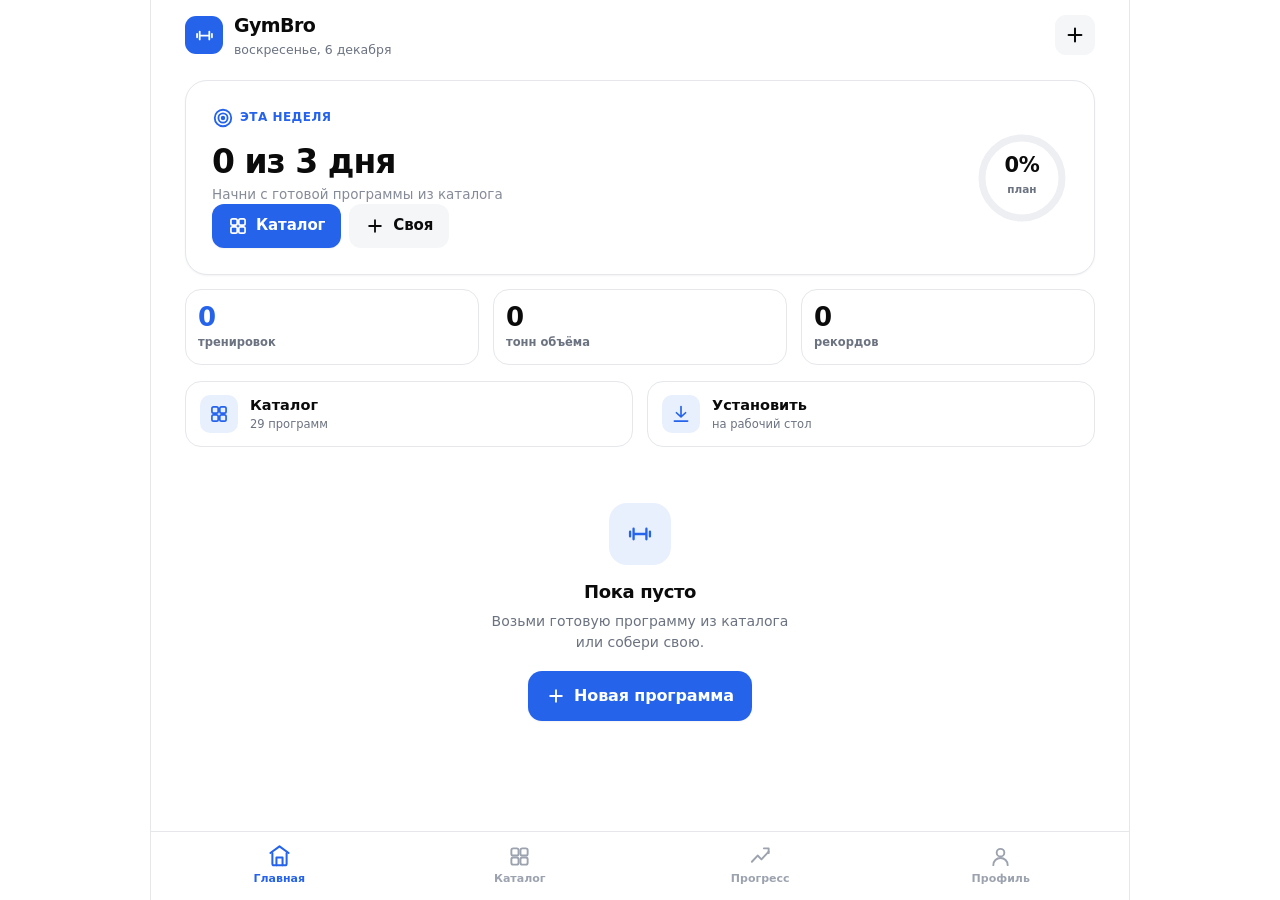
==== commit e3bbd5dd: "2,4-8: новый чистый интерфейс (белый/чёрный + синий), таб-бар, каталог с фильтрами, конструктор с ко" ====
--- a/index.html
+++ b/index.html
@@ -3,22 +3,22 @@
 <head>
 <meta charset="utf-8">
 <meta name="viewport" content="width=device-width, initial-scale=1, viewport-fit=cover">
-<meta name="theme-color" content="#f4f4fa">
+<meta name="theme-color" content="#ffffff">
 <meta name="apple-mobile-web-app-capable" content="yes">
 <meta name="mobile-web-app-capable" content="yes">
 <meta name="apple-mobile-web-app-status-bar-style" content="default">
 <meta name="apple-mobile-web-app-title" content="GymBro">
-<meta name="description" content="GymBro: каталог готовых программ тренировок, генератор с периодизацией, своя программа. Работает офлайн на любом устройстве.">
-<meta property="og:title" content="GymBro — тренировки">
-<meta property="og:description" content="Каталог легендарных программ + генератор под тебя. Работает офлайн.">
+<meta name="description" content="GymBro: 29 готовых программ тренировок, умный генератор, свой конструктор, журнал тренировок и статистика. Работает офлайн.">
+<meta property="og:title" content="GymBro — тренировки и прогресс">
+<meta property="og:description" content="Готовые программы, умный генератор, журнал и статистика. Работает офлайн.">
 <meta property="og:type" content="website">
-<title>GymBro — программы тренировок</title>
+<title>GymBro — тренировки и прогресс</title>
 <link rel="manifest" href="./manifest.webmanifest">
 <link rel="icon" href="./favicon.svg" type="image/svg+xml">
 <link rel="apple-touch-icon" href="./icon-192.png">
 <link rel="stylesheet" href="./style.css">
 <script>
-/* Тема до первого кадра — чтобы не было вспышки */
+/* Тема до первого кадра — без вспышки */
 try {
   var s = JSON.parse(localStorage.getItem("gymbro.settings") || "{}");
   var t = ["light", "dark"].includes(s.theme) ? s.theme :
@@ -30,198 +30,301 @@
 </head>
 <body>
 
-<!-- ===== Иконки (Sprite) ===== -->
-<svg width="0" height="0" style="position:absolute" aria-hidden="true">
-<defs>
-  <symbol id="i-dumbbell" viewBox="0 0 24 24" fill="none" stroke="currentColor" stroke-width="2" stroke-linecap="round" stroke-linejoin="round">
-    <path d="M6.5 7.5v9M17.5 7.5v9M3.5 10v4M20.5 10v4M6.5 12h11"/>
-  </symbol>
-  <symbol id="i-barbell" viewBox="0 0 24 24" fill="none" stroke="currentColor" stroke-width="2" stroke-linecap="round" stroke-linejoin="round">
-    <path d="M3.5 9v6M7 7.5v9M17 7.5v9M20.5 9v6M7 12h10"/>
-  </symbol>
-  <symbol id="i-flame" viewBox="0 0 24 24" fill="none" stroke="currentColor" stroke-width="2" stroke-linecap="round" stroke-linejoin="round">
-    <path d="M8.5 14.5A2.5 2.5 0 0 0 11 12c0-1.38-.5-2-1-3-1.07-2.14-.22-4.05 2-6 .5 2.5 2 4.9 4 6.5 2 1.6 3 3.5 3 5.5a7 7 0 1 1-14 0c0-1.15.43-2.29 1-3a2.5 2.5 0 0 0 2.5 2.5z"/>
-  </symbol>
-  <symbol id="i-heart" viewBox="0 0 24 24" fill="none" stroke="currentColor" stroke-width="2" stroke-linecap="round" stroke-linejoin="round">
-    <path d="M20.84 4.61a5.5 5.5 0 0 0-7.78 0L12 5.67l-1.06-1.06a5.5 5.5 0 0 0-7.78 7.78l1.06 1.06L12 21.23l7.78-7.78 1.06-1.06a5.5 5.5 0 0 0 0-7.78z"/>
-  </symbol>
-  <symbol id="i-sprout" viewBox="0 0 24 24" fill="none" stroke="currentColor" stroke-width="2" stroke-linecap="round" stroke-linejoin="round">
-    <path d="M12 21v-9M12 12C12 8.5 9 6 5 6c0 3.5 3 6 7 6zM12 12c0-3.5 3-6 7-6 0 3.5-3 6-7 6z"/>
-  </symbol>
-  <symbol id="i-chart" viewBox="0 0 24 24" fill="none" stroke="currentColor" stroke-width="2" stroke-linecap="round" stroke-linejoin="round">
-    <polyline points="22 7 13.5 15.5 8.5 10.5 2 17"/><polyline points="16 7 22 7 22 13"/>
-  </symbol>
-  <symbol id="i-zap" viewBox="0 0 24 24" fill="none" stroke="currentColor" stroke-width="2" stroke-linecap="round" stroke-linejoin="round">
-    <path d="M13 2 3 14h9l-1 8 10-12h-9l1-8z"/>
-  </symbol>
-  <symbol id="i-building" viewBox="0 0 24 24" fill="none" stroke="currentColor" stroke-width="2" stroke-linecap="round" stroke-linejoin="round">
-    <rect x="4.5" y="2" width="15" height="20" rx="2"/><path d="M9 22v-4h6v4M8.5 7h1M14.5 7h1M8.5 11h1M14.5 11h1"/>
-  </symbol>
-  <symbol id="i-home" viewBox="0 0 24 24" fill="none" stroke="currentColor" stroke-width="2" stroke-linecap="round" stroke-linejoin="round">
-    <path d="M3 9.5 12 3l9 6.5"/><path d="M5 9.5V20a1.5 1.5 0 0 0 1.5 1.5h11A1.5 1.5 0 0 0 19 20V9.5"/><path d="M9 21.5V14h6v7.5"/>
-  </symbol>
-  <symbol id="i-calendar" viewBox="0 0 24 24" fill="none" stroke="currentColor" stroke-width="2" stroke-linecap="round" stroke-linejoin="round">
-    <rect x="3" y="4.5" width="18" height="17" rx="3"/><path d="M16 2.5v4M8 2.5v4M3 11.5h18"/>
-  </symbol>
-  <symbol id="i-clock" viewBox="0 0 24 24" fill="none" stroke="currentColor" stroke-width="2" stroke-linecap="round" stroke-linejoin="round">
-    <circle cx="12" cy="12" r="9"/><path d="M12 7v5l3.5 2"/>
-  </symbol>
-  <symbol id="i-layers" viewBox="0 0 24 24" fill="none" stroke="currentColor" stroke-width="2" stroke-linecap="round" stroke-linejoin="round">
-    <path d="m12 2.5 9.5 5-9.5 5-9.5-5 9.5-5z"/><path d="m2.5 16.5 9.5 5 9.5-5M2.5 12l9.5 5 9.5-5"/>
-  </symbol>
-  <symbol id="i-check" viewBox="0 0 24 24" fill="none" stroke="currentColor" stroke-width="2.4" stroke-linecap="round" stroke-linejoin="round">
-    <path d="m4.5 12.5 5 5 10-11"/>
-  </symbol>
-  <symbol id="i-chev-r" viewBox="0 0 24 24" fill="none" stroke="currentColor" stroke-width="2.2" stroke-linecap="round" stroke-linejoin="round">
-    <path d="m9 5 7 7-7 7"/>
-  </symbol>
-  <symbol id="i-chev-l" viewBox="0 0 24 24" fill="none" stroke="currentColor" stroke-width="2.2" stroke-linecap="round" stroke-linejoin="round">
-    <path d="m15 5-7 7 7 7"/>
-  </symbol>
-  <symbol id="i-x" viewBox="0 0 24 24" fill="none" stroke="currentColor" stroke-width="2.2" stroke-linecap="round" stroke-linejoin="round">
-    <path d="M18 6 6 18M6 6l12 12"/>
-  </symbol>
-  <symbol id="i-plus" viewBox="0 0 24 24" fill="none" stroke="currentColor" stroke-width="2.2" stroke-linecap="round" stroke-linejoin="round">
-    <path d="M12 5v14M5 12h14"/>
-  </symbol>
-  <symbol id="i-trash" viewBox="0 0 24 24" fill="none" stroke="currentColor" stroke-width="2" stroke-linecap="round" stroke-linejoin="round">
-    <path d="M3.5 6h17M19 6v14a2 2 0 0 1-2 2H7a2 2 0 0 1-2-2V6m3 0V4a2 2 0 0 1 2-2h4a2 2 0 0 1 2 2v2"/>
-  </symbol>
-  <symbol id="i-send" viewBox="0 0 24 24" fill="none" stroke="currentColor" stroke-width="2" stroke-linecap="round" stroke-linejoin="round">
-    <path d="M21.5 2.5 11 13"/><path d="M21.5 2.5 15 22l-4-9-9-4 19.5-6.5z"/>
-  </symbol>
-  <symbol id="i-info" viewBox="0 0 24 24" fill="none" stroke="currentColor" stroke-width="2" stroke-linecap="round" stroke-linejoin="round">
-    <circle cx="12" cy="12" r="9.5"/><path d="M12 16v-5M12 8h.01"/>
-  </symbol>
-  <symbol id="i-pencil" viewBox="0 0 24 24" fill="none" stroke="currentColor" stroke-width="2" stroke-linecap="round" stroke-linejoin="round">
-    <path d="M16.5 3.5a2.1 2.1 0 0 1 3 3L7 19l-4 1 1-4z"/>
-  </symbol>
-  <symbol id="i-search" viewBox="0 0 24 24" fill="none" stroke="currentColor" stroke-width="2" stroke-linecap="round" stroke-linejoin="round">
-    <circle cx="11" cy="11" r="7"/><path d="m20 20-3.8-3.8"/>
-  </symbol>
-  <symbol id="i-wave" viewBox="0 0 24 24" fill="none" stroke="currentColor" stroke-width="2" stroke-linecap="round" stroke-linejoin="round">
-    <path d="M2 15c2.5 0 2.5-6 5-6s2.5 6 5 6 2.5-6 5-6 2.5 6 5 6"/>
-  </symbol>
-  <symbol id="i-minus" viewBox="0 0 24 24" fill="none" stroke="currentColor" stroke-width="2.4" stroke-linecap="round">
-    <path d="M5 12h14"/>
-  </symbol>
-  <symbol id="i-list" viewBox="0 0 24 24" fill="none" stroke="currentColor" stroke-width="2" stroke-linecap="round" stroke-linejoin="round">
-    <path d="M8 6h13M8 12h13M8 18h13M3.5 6h.01M3.5 12h.01M3.5 18h.01"/>
-  </symbol>
-  <symbol id="i-gear" viewBox="0 0 24 24" fill="none" stroke="currentColor" stroke-width="2" stroke-linecap="round" stroke-linejoin="round">
-    <circle cx="12" cy="12" r="3.2"/>
-    <path d="M19.4 15a1.7 1.7 0 0 0 .34 1.87l.06.06a2 2 0 1 1-2.83 2.83l-.06-.06a1.7 1.7 0 0 0-1.87-.34 1.7 1.7 0 0 0-1.03 1.56V21a2 2 0 1 1-4 0v-.09A1.7 1.7 0 0 0 9 19.34a1.7 1.7 0 0 0-1.87.34l-.06.06a2 2 0 1 1-2.83-2.83l.06-.06A1.7 1.7 0 0 0 4.6 15a1.7 1.7 0 0 0-1.56-1.03H3a2 2 0 1 1 0-4h.09A1.7 1.7 0 0 0 4.6 9a1.7 1.7 0 0 0-.34-1.87l-.06-.06a2 2 0 1 1 2.83-2.83l.06.06A1.7 1.7 0 0 0 9 4.6a1.7 1.7 0 0 0 1.03-1.56V3a2 2 0 1 1 4 0v.09A1.7 1.7 0 0 0 15 4.6a1.7 1.7 0 0 0 1.87-.34l.06-.06a2 2 0 1 1 2.83 2.83l-.06.06A1.7 1.7 0 0 0 19.4 9c.25.6.84 1.03 1.51 1.03H21a2 2 0 1 1 0 4h-.09a1.7 1.7 0 0 0-1.51 1z"/>
-  </symbol>
-  <symbol id="i-grid" viewBox="0 0 24 24" fill="none" stroke="currentColor" stroke-width="2" stroke-linecap="round" stroke-linejoin="round">
-    <rect x="3.5" y="3.5" width="7.5" height="7.5" rx="2"/><rect x="13" y="3.5" width="7.5" height="7.5" rx="2"/><rect x="3.5" y="13" width="7.5" height="7.5" rx="2"/><rect x="13" y="13" width="7.5" height="7.5" rx="2"/>
-  </symbol>
-  <symbol id="i-sun" viewBox="0 0 24 24" fill="none" stroke="currentColor" stroke-width="2" stroke-linecap="round" stroke-linejoin="round">
-    <circle cx="12" cy="12" r="4.5"/><path d="M12 2.5v2.5M12 19v2.5M4.6 4.6l1.8 1.8M17.6 17.6l1.8 1.8M2.5 12H5M19 12h2.5M4.6 19.4l1.8-1.8M17.6 6.4l1.8-1.8"/>
-  </symbol>
-  <symbol id="i-moon" viewBox="0 0 24 24" fill="none" stroke="currentColor" stroke-width="2" stroke-linecap="round" stroke-linejoin="round">
-    <path d="M21 12.8A9 9 0 1 1 11.2 3a7 7 0 0 0 9.8 9.8z"/>
-  </symbol>
-  <symbol id="i-auto" viewBox="0 0 24 24" fill="none" stroke="currentColor" stroke-width="2" stroke-linecap="round" stroke-linejoin="round">
-    <circle cx="12" cy="12" r="9.5"/><path d="M12 2.5a9.5 9.5 0 0 1 0 19z" fill="currentColor" stroke="none"/>
-  </symbol>
-  <symbol id="i-download" viewBox="0 0 24 24" fill="none" stroke="currentColor" stroke-width="2" stroke-linecap="round" stroke-linejoin="round">
-    <path d="M12 3v12M6.5 10.5 12 15.5l5.5-5M4 20.5h16"/>
-  </symbol>
-  <symbol id="i-sparkle" viewBox="0 0 24 24" fill="none" stroke="currentColor" stroke-width="2" stroke-linecap="round" stroke-linejoin="round">
-    <path d="M12 3l1.9 5.6L19.5 10l-5.6 1.9L12 17.5l-1.9-5.6L4.5 10l5.6-1.4z"/><path d="M19 16l.9 2.6L22 19l-2.1.9L19 22l-.9-2.1L16 19l2.1-.4z"/>
-  </symbol>
-  <symbol id="i-apple" viewBox="0 0 24 24" fill="none" stroke="currentColor" stroke-width="2" stroke-linecap="round" stroke-linejoin="round">
-    <path d="M17.3 12.9c0-2.3 1.9-3.4 2-3.5-1.1-1.6-2.8-1.8-3.4-1.9-1.5-.1-2.9.9-3.6.9-.8 0-1.9-.9-3.1-.8-1.6 0-3.1.9-3.9 2.4-1.7 2.9-.4 7.2 1.2 9.6.8 1.2 1.8 2.5 3.1 2.4 1.2 0 1.7-.9 3.2-.9 1.5 0 1.9.9 3.1.8 1.4 0 2.3-1.5 3-2.7.6-1 .9-1.7 1.3-2.9-2.6-1-2.9-3.4-2.9-3.4zM14.5 5.4c.7-.8 1.1-1.9 1-3-1 0-2.2.7-2.9 1.5-.6.7-1.1 1.8-1 2.8 1.1.1 2.2-.6 2.9-1.3z"/>
-  </symbol>
-  <symbol id="i-android" viewBox="0 0 24 24" fill="none" stroke="currentColor" stroke-width="2" stroke-linecap="round" stroke-linejoin="round">
-    <path d="M6 11a6 6 0 0 1 12 0v6.5a1.5 1.5 0 0 1-1.5 1.5h-9A1.5 1.5 0 0 1 6 17.5z"/>
-    <path d="M8 8.5 6.7 6.3M16 8.5l1.3-2.2M9.5 10.5h.01M14.5 10.5h.01"/>
-    <path d="M3 12v4M21 12v4M9.5 19v2M14.5 19v2"/>
-  </symbol>
-  <symbol id="i-laptop" viewBox="0 0 24 24" fill="none" stroke="currentColor" stroke-width="2" stroke-linecap="round" stroke-linejoin="round">
-    <rect x="4" y="5" width="16" height="10.5" rx="1.5"/><path d="M2 19.5h20"/>
-  </symbol>
-</defs>
-</svg>
-
-<div class="device">
-
-  <!-- Фон-аврора (стекло) -->
-  <div class="aurora" aria-hidden="true"><i></i><i></i><i></i></div>
+<!-- ===== Иконки ===== -->
+<svg width="0" height="0" style="position:absolute" aria-hidden="true"><defs>
+  <symbol id="i-dumbbell" viewBox="0 0 24 24" fill="none" stroke="currentColor" stroke-width="2" stroke-linecap="round" stroke-linejoin="round"><path d="M6.5 7.5v9M17.5 7.5v9M3.5 10v4M20.5 10v4M6.5 12h11"/></symbol>
+  <symbol id="i-barbell" viewBox="0 0 24 24" fill="none" stroke="currentColor" stroke-width="2" stroke-linecap="round" stroke-linejoin="round"><path d="M3.5 9v6M7 7.5v9M17 7.5v9M20.5 9v6M7 12h10"/></symbol>
+  <symbol id="i-flame" viewBox="0 0 24 24" fill="none" stroke="currentColor" stroke-width="2" stroke-linecap="round" stroke-linejoin="round"><path d="M8.5 14.5A2.5 2.5 0 0 0 11 12c0-1.38-.5-2-1-3-1.07-2.14-.22-4.05 2-6 .5 2.5 2 4.9 4 6.5 2 1.6 3 3.5 3 5.5a7 7 0 1 1-14 0c0-1.15.43-2.29 1-3a2.5 2.5 0 0 0 2.5 2.5z"/></symbol>
+  <symbol id="i-heart" viewBox="0 0 24 24" fill="none" stroke="currentColor" stroke-width="2" stroke-linecap="round" stroke-linejoin="round"><path d="M20.84 4.61a5.5 5.5 0 0 0-7.78 0L12 5.67l-1.06-1.06a5.5 5.5 0 0 0-7.78 7.78l1.06 1.06L12 21.23l7.78-7.78 1.06-1.06a5.5 5.5 0 0 0 0-7.78z"/></symbol>
+  <symbol id="i-sprout" viewBox="0 0 24 24" fill="none" stroke="currentColor" stroke-width="2" stroke-linecap="round" stroke-linejoin="round"><path d="M12 21v-9M12 12C12 8.5 9 6 5 6c0 3.5 3 6 7 6zM12 12c0-3.5 3-6 7-6 0 3.5-3 6-7 6z"/></symbol>
+  <symbol id="i-chart" viewBox="0 0 24 24" fill="none" stroke="currentColor" stroke-width="2" stroke-linecap="round" stroke-linejoin="round"><polyline points="22 7 13.5 15.5 8.5 10.5 2 17"/><polyline points="16 7 22 7 22 13"/></symbol>
+  <symbol id="i-zap" viewBox="0 0 24 24" fill="none" stroke="currentColor" stroke-width="2" stroke-linecap="round" stroke-linejoin="round"><path d="M13 2 3 14h9l-1 8 10-12h-9l1-8z"/></symbol>
+  <symbol id="i-building" viewBox="0 0 24 24" fill="none" stroke="currentColor" stroke-width="2" stroke-linecap="round" stroke-linejoin="round"><rect x="4.5" y="2" width="15" height="20" rx="2"/><path d="M9 22v-4h6v4M8.5 7h1M14.5 7h1M8.5 11h1M14.5 11h1"/></symbol>
+  <symbol id="i-home" viewBox="0 0 24 24" fill="none" stroke="currentColor" stroke-width="2" stroke-linecap="round" stroke-linejoin="round"><path d="M3 9.5 12 3l9 6.5"/><path d="M5 9.5V20a1.5 1.5 0 0 0 1.5 1.5h11A1.5 1.5 0 0 0 19 20V9.5"/><path d="M9 21.5V14h6v7.5"/></symbol>
+  <symbol id="i-calendar" viewBox="0 0 24 24" fill="none" stroke="currentColor" stroke-width="2" stroke-linecap="round" stroke-linejoin="round"><rect x="3" y="4.5" width="18" height="17" rx="3"/><path d="M16 2.5v4M8 2.5v4M3 11.5h18"/></symbol>
+  <symbol id="i-clock" viewBox="0 0 24 24" fill="none" stroke="currentColor" stroke-width="2" stroke-linecap="round" stroke-linejoin="round"><circle cx="12" cy="12" r="9"/><path d="M12 7v5l3.5 2"/></symbol>
+  <symbol id="i-layers" viewBox="0 0 24 24" fill="none" stroke="currentColor" stroke-width="2" stroke-linecap="round" stroke-linejoin="round"><path d="m12 2.5 9.5 5-9.5 5-9.5-5 9.5-5z"/><path d="m2.5 16.5 9.5 5 9.5-5M2.5 12l9.5 5 9.5-5"/></symbol>
+  <symbol id="i-check" viewBox="0 0 24 24" fill="none" stroke="currentColor" stroke-width="2.4" stroke-linecap="round" stroke-linejoin="round"><path d="m4.5 12.5 5 5 10-11"/></symbol>
+  <symbol id="i-chev-r" viewBox="0 0 24 24" fill="none" stroke="currentColor" stroke-width="2.2" stroke-linecap="round" stroke-linejoin="round"><path d="m9 5 7 7-7 7"/></symbol>
+  <symbol id="i-chev-l" viewBox="0 0 24 24" fill="none" stroke="currentColor" stroke-width="2.2" stroke-linecap="round" stroke-linejoin="round"><path d="m15 5-7 7 7 7"/></symbol>
+  <symbol id="i-x" viewBox="0 0 24 24" fill="none" stroke="currentColor" stroke-width="2.2" stroke-linecap="round" stroke-linejoin="round"><path d="M18 6 6 18M6 6l12 12"/></symbol>
+  <symbol id="i-plus" viewBox="0 0 24 24" fill="none" stroke="currentColor" stroke-width="2.2" stroke-linecap="round" stroke-linejoin="round"><path d="M12 5v14M5 12h14"/></symbol>
+  <symbol id="i-trash" viewBox="0 0 24 24" fill="none" stroke="currentColor" stroke-width="2" stroke-linecap="round" stroke-linejoin="round"><path d="M3.5 6h17M19 6v14a2 2 0 0 1-2 2H7a2 2 0 0 1-2-2V6m3 0V4a2 2 0 0 1 2-2h4a2 2 0 0 1 2 2v2"/></symbol>
+  <symbol id="i-send" viewBox="0 0 24 24" fill="none" stroke="currentColor" stroke-width="2" stroke-linecap="round" stroke-linejoin="round"><path d="M21.5 2.5 11 13"/><path d="M21.5 2.5 15 22l-4-9-9-4 19.5-6.5z"/></symbol>
+  <symbol id="i-info" viewBox="0 0 24 24" fill="none" stroke="currentColor" stroke-width="2" stroke-linecap="round" stroke-linejoin="round"><circle cx="12" cy="12" r="9.5"/><path d="M12 16v-5M12 8h.01"/></symbol>
+  <symbol id="i-pencil" viewBox="0 0 24 24" fill="none" stroke="currentColor" stroke-width="2" stroke-linecap="round" stroke-linejoin="round"><path d="M16.5 3.5a2.1 2.1 0 0 1 3 3L7 19l-4 1 1-4z"/></symbol>
+  <symbol id="i-search" viewBox="0 0 24 24" fill="none" stroke="currentColor" stroke-width="2" stroke-linecap="round" stroke-linejoin="round"><circle cx="11" cy="11" r="7"/><path d="m20 20-3.8-3.8"/></symbol>
+  <symbol id="i-minus" viewBox="0 0 24 24" fill="none" stroke="currentColor" stroke-width="2.4" stroke-linecap="round"><path d="M5 12h14"/></symbol>
+  <symbol id="i-list" viewBox="0 0 24 24" fill="none" stroke="currentColor" stroke-width="2" stroke-linecap="round" stroke-linejoin="round"><path d="M8 6h13M8 12h13M8 18h13M3.5 6h.01M3.5 12h.01M3.5 18h.01"/></symbol>
+  <symbol id="i-grid" viewBox="0 0 24 24" fill="none" stroke="currentColor" stroke-width="2" stroke-linecap="round" stroke-linejoin="round"><rect x="3.5" y="3.5" width="7.5" height="7.5" rx="2"/><rect x="13" y="3.5" width="7.5" height="7.5" rx="2"/><rect x="3.5" y="13" width="7.5" height="7.5" rx="2"/><rect x="13" y="13" width="7.5" height="7.5" rx="2"/></symbol>
+  <symbol id="i-sun" viewBox="0 0 24 24" fill="none" stroke="currentColor" stroke-width="2" stroke-linecap="round" stroke-linejoin="round"><circle cx="12" cy="12" r="4.5"/><path d="M12 2.5v2.5M12 19v2.5M4.6 4.6l1.8 1.8M17.6 17.6l1.8 1.8M2.5 12H5M19 12h2.5M4.6 19.4l1.8-1.8M17.6 6.4l1.8-1.8"/></symbol>
+  <symbol id="i-moon" viewBox="0 0 24 24" fill="none" stroke="currentColor" stroke-width="2" stroke-linecap="round" stroke-linejoin="round"><path d="M21 12.8A9 9 0 1 1 11.2 3a7 7 0 0 0 9.8 9.8z"/></symbol>
+  <symbol id="i-auto" viewBox="0 0 24 24" fill="none" stroke="currentColor" stroke-width="2" stroke-linecap="round" stroke-linejoin="round"><circle cx="12" cy="12" r="9.5"/><path d="M12 2.5a9.5 9.5 0 0 1 0 19z" fill="currentColor" stroke="none"/></symbol>
+  <symbol id="i-download" viewBox="0 0 24 24" fill="none" stroke="currentColor" stroke-width="2" stroke-linecap="round" stroke-linejoin="round"><path d="M12 3v12M6.5 10.5 12 15.5l5.5-5M4 20.5h16"/></symbol>
+  <symbol id="i-sparkle" viewBox="0 0 24 24" fill="none" stroke="currentColor" stroke-width="2" stroke-linecap="round" stroke-linejoin="round"><path d="M12 3l1.9 5.6L19.5 10l-5.6 1.9L12 17.5l-1.9-5.6L4.5 10l5.6-1.4z"/><path d="M19 16l.9 2.6L22 19l-2.1.9L19 22l-.9-2.1L16 19l2.1-.4z"/></symbol>
+  <symbol id="i-apple" viewBox="0 0 24 24" fill="none" stroke="currentColor" stroke-width="2" stroke-linecap="round" stroke-linejoin="round"><path d="M17.3 12.9c0-2.3 1.9-3.4 2-3.5-1.1-1.6-2.8-1.8-3.4-1.9-1.5-.1-2.9.9-3.6.9-.8 0-1.9-.9-3.1-.8-1.6 0-3.1.9-3.9 2.4-1.7 2.9-.4 7.2 1.2 9.6.8 1.2 1.8 2.5 3.1 2.4 1.2 0 1.7-.9 3.2-.9 1.5 0 1.9.9 3.1.8 1.4 0 2.3-1.5 3-2.7.6-1 .9-1.7 1.3-2.9-2.6-1-2.9-3.4-2.9-3.4zM14.5 5.4c.7-.8 1.1-1.9 1-3-1 0-2.2.7-2.9 1.5-.6.7-1.1 1.8-1 2.8 1.1.1 2.2-.6 2.9-1.3z"/></symbol>
+  <symbol id="i-android" viewBox="0 0 24 24" fill="none" stroke="currentColor" stroke-width="2" stroke-linecap="round" stroke-linejoin="round"><path d="M6 11a6 6 0 0 1 12 0v6.5a1.5 1.5 0 0 1-1.5 1.5h-9A1.5 1.5 0 0 1 6 17.5z"/><path d="M8 8.5 6.7 6.3M16 8.5l1.3-2.2M9.5 10.5h.01M14.5 10.5h.01"/><path d="M3 12v4M21 12v4M9.5 19v2M14.5 19v2"/></symbol>
+  <symbol id="i-laptop" viewBox="0 0 24 24" fill="none" stroke="currentColor" stroke-width="2" stroke-linecap="round" stroke-linejoin="round"><rect x="4" y="5" width="16" height="10.5" rx="1.5"/><path d="M2 19.5h20"/></symbol>
+  <symbol id="i-user" viewBox="0 0 24 24" fill="none" stroke="currentColor" stroke-width="2" stroke-linecap="round" stroke-linejoin="round"><circle cx="12" cy="8" r="4"/><path d="M4.5 21a7.5 7.5 0 0 1 15 0"/></symbol>
+  <symbol id="i-trend" viewBox="0 0 24 24" fill="none" stroke="currentColor" stroke-width="2" stroke-linecap="round" stroke-linejoin="round"><path d="M3 17.5 9 11l4 4 7.5-8"/><path d="M15.5 3.5h5v5"/></symbol>
+  <symbol id="i-play" viewBox="0 0 24 24" fill="currentColor"><path d="M8 5.2v13.6a1 1 0 0 0 1.53.85l10.5-6.8a1 1 0 0 0 0-1.7L9.53 4.35A1 1 0 0 0 8 5.2z"/></symbol>
+  <symbol id="i-timer" viewBox="0 0 24 24" fill="none" stroke="currentColor" stroke-width="2" stroke-linecap="round" stroke-linejoin="round"><circle cx="12" cy="13.5" r="7.5"/><path d="M12 9.5v4l2.5 1.5M9.5 2.5h5"/></symbol>
+  <symbol id="i-trophy" viewBox="0 0 24 24" fill="none" stroke="currentColor" stroke-width="2" stroke-linecap="round" stroke-linejoin="round"><path d="M7 4h10v5a5 5 0 0 1-10 0z"/><path d="M7 6H4.5v2A3.5 3.5 0 0 0 8 11.5M17 6h2.5v2A3.5 3.5 0 0 1 16 11.5"/><path d="M12 14v3M8.5 21h7l-1-4h-5z"/></symbol>
+  <symbol id="i-scale" viewBox="0 0 24 24" fill="none" stroke="currentColor" stroke-width="2" stroke-linecap="round" stroke-linejoin="round"><rect x="3.5" y="3.5" width="17" height="17" rx="4"/><path d="M8 9.5a4 4 0 0 1 8 0"/><path d="M12 9.5 14 8"/></symbol>
+  <symbol id="i-ruler" viewBox="0 0 24 24" fill="none" stroke="currentColor" stroke-width="2" stroke-linecap="round" stroke-linejoin="round"><rect x="2.5" y="8" width="19" height="8" rx="2"/><path d="M7 8v3M11 8v3M15 8v3M19 8v3"/></symbol>
+  <symbol id="i-cake" viewBox="0 0 24 24" fill="none" stroke="currentColor" stroke-width="2" stroke-linecap="round" stroke-linejoin="round"><path d="M4 20.5h16M4.5 20.5v-6a2 2 0 0 1 2-2h11a2 2 0 0 1 2 2v6"/><path d="M12 12.5V9M12 6.5v.01"/></symbol>
+  <symbol id="i-copy" viewBox="0 0 24 24" fill="none" stroke="currentColor" stroke-width="2" stroke-linecap="round" stroke-linejoin="round"><rect x="8.5" y="8.5" width="12" height="12" rx="2.5"/><path d="M15.5 5.5v-1a2 2 0 0 0-2-2h-8a2 2 0 0 0-2 2v8a2 2 0 0 0 2 2h1"/></symbol>
+  <symbol id="i-up" viewBox="0 0 24 24" fill="none" stroke="currentColor" stroke-width="2.2" stroke-linecap="round" stroke-linejoin="round"><path d="M12 19V5M6 11l6-6 6 6"/></symbol>
+  <symbol id="i-down" viewBox="0 0 24 24" fill="none" stroke="currentColor" stroke-width="2.2" stroke-linecap="round" stroke-linejoin="round"><path d="M12 5v14M6 13l6 6 6-6"/></symbol>
+  <symbol id="i-refresh" viewBox="0 0 24 24" fill="none" stroke="currentColor" stroke-width="2" stroke-linecap="round" stroke-linejoin="round"><path d="M20 11a8 8 0 1 0-2.3 5.7"/><path d="M20 5.5V11h-5.5"/></symbol>
+  <symbol id="i-target" viewBox="0 0 24 24" fill="none" stroke="currentColor" stroke-width="2" stroke-linecap="round" stroke-linejoin="round"><circle cx="12" cy="12" r="9"/><circle cx="12" cy="12" r="5"/><circle cx="12" cy="12" r="1.4" fill="currentColor"/></symbol>
+  <symbol id="i-shield" viewBox="0 0 24 24" fill="none" stroke="currentColor" stroke-width="2" stroke-linecap="round" stroke-linejoin="round"><path d="M12 2.5 20 6v6c0 5-3.5 8.5-8 9.5-4.5-1-8-4.5-8-9.5V6z"/></symbol>
+</defs></svg>
+
+<div class="app">
 
   <!-- ============ ГЛАВНАЯ ============ -->
   <section class="screen" id="screen-home">
     <header class="app-bar">
       <div class="ab-left">
         <div class="ab-logo"><svg class="ic"><use href="#i-dumbbell"/></svg></div>
-        <h1 class="ab-title brand">GymBro</h1>
-      </div>
-      <div class="ab-right">
-        <button class="ab-btn" id="btn-catalog" aria-label="Каталог программ"><svg class="ic"><use href="#i-grid"/></svg></button>
-        <button class="ab-btn" id="btn-settings" aria-label="Настройки"><svg class="ic"><use href="#i-gear"/></svg></button>
-      </div>
+        <div>
+          <h1 class="ab-title brand">GymBro</h1>
+          <p class="ab-sub" id="home-greeting">Тренировки и прогресс</p>
+        </div>
+      </div>
+      <button class="icon-btn" id="btn-new-plan" aria-label="Новая программа"><svg class="ic"><use href="#i-plus"/></svg></button>
     </header>
 
     <main class="scroll" id="home-scroll">
-      <div class="greet-row">
-        <h2 class="large-title">Программы</h2>
-        <span class="today-chip" id="today-chip"></span>
-      </div>
-
-      <button class="catalog-banner rise" id="btn-catalog-home">
-        <div class="cb-icon"><svg class="ic"><use href="#i-sparkle"/></svg></div>
-        <div class="cb-text">
-          <b>Каталог готовых программ</b>
-          <span>StrongLifts, 5/3/1, PPL, PHUL и другие — проверенные легенды, добавляются одним тапом</span>
-        </div>
-        <span class="chev"><svg class="ic"><use href="#i-chev-r"/></svg></span>
-      </button>
-
-      <button class="install-chip rise" id="btn-install-home" style="--i:1">
-        <svg class="ic"><use href="#i-download"/></svg>
-        <span>Установить как приложение</span>
-      </button>
-
-      <div id="home-content">
-        <div class="empty" id="home-empty" hidden>
-          <div class="empty-badge"><svg class="ic"><use href="#i-dumbbell"/></svg></div>
-          <h3>Пока пусто</h3>
-          <p>Создай свою программу, собери генератор или возьми готовую из каталога.</p>
-        </div>
-
-        <div id="plans-section" hidden>
-          <h3 class="section-label">Мои планы</h3>
-          <div class="card" id="plans-list"></div>
-        </div>
+      <div class="hero" id="home-hero"></div>
+
+      <div class="metric-strip" id="home-metrics"></div>
+
+      <div class="quick-row">
+        <button class="quick" id="btn-catalog-home">
+          <span class="quick-ic"><svg class="ic"><use href="#i-grid"/></svg></span>
+          <span><b>Каталог</b><small>29 программ</small></span>
+        </button>
+        <button class="quick" id="btn-install-home">
+          <span class="quick-ic"><svg class="ic"><use href="#i-download"/></svg></span>
+          <span><b>Установить</b><small>на рабочий стол</small></span>
+        </button>
+      </div>
+
+      <div id="plans-section">
+        <div class="section-head">
+          <h3 class="section-label">Мои программы</h3>
+          <span class="section-count" id="plans-count"></span>
+        </div>
+        <div class="plan-list" id="plans-list"></div>
+      </div>
+
+      <div class="empty" id="home-empty" hidden>
+        <div class="empty-badge"><svg class="ic"><use href="#i-dumbbell"/></svg></div>
+        <h3>Пока пусто</h3>
+        <p>Возьми готовую программу из каталога или собери свою.</p>
+        <button class="btn btn-primary" id="btn-empty-new"><svg class="ic"><use href="#i-plus"/></svg>Новая программа</button>
       </div>
     </main>
-
-    <footer class="bottom-bar">
-      <button class="btn btn-primary" id="btn-new-plan">
-        <svg class="ic"><use href="#i-plus"/></svg>
-        Новая программа
-      </button>
-    </footer>
-  </section>
-
-  <!-- ============ КАТАЛОГ ПРОГРАММ ============ -->
+  </section>
+
+  <!-- ============ КАТАЛОГ ============ -->
   <section class="screen" id="screen-catalog" hidden>
     <header class="app-bar">
       <div class="ab-left">
-        <button class="ab-btn" id="btn-catalog-back" aria-label="Назад"><svg class="ic"><use href="#i-chev-l"/></svg></button>
         <h1 class="ab-title" id="catalog-ab-title">Каталог</h1>
       </div>
+      <button class="icon-btn" id="btn-catalog-back" aria-label="Назад" hidden><svg class="ic"><use href="#i-chev-l"/></svg></button>
     </header>
     <main class="scroll" id="catalog-scroll"></main>
     <footer class="bottom-bar" id="catalog-footer">
-      <button class="btn btn-primary" id="btn-prog-add" hidden>
-        <svg class="ic"><use href="#i-plus"/></svg>
-        <span>Добавить в мои планы</span>
-      </button>
+      <button class="btn btn-primary" id="btn-prog-add" hidden><svg class="ic"><use href="#i-plus"/></svg><span>Добавить в мои программы</span></button>
     </footer>
   </section>
 
-  <!-- ============ МАСТЕР (bottom sheet) ============ -->
+  <!-- ============ ПРОГРЕСС ============ -->
+  <section class="screen" id="screen-stats" hidden>
+    <header class="app-bar">
+      <div class="ab-left"><h1 class="ab-title">Прогресс</h1></div>
+    </header>
+    <main class="scroll" id="stats-scroll">
+      <div class="stat-hero">
+        <div class="stat-big"><b id="stat-total">0</b><span>тренировок</span></div>
+        <div class="stat-big"><b id="stat-streak">0</b><span>дней подряд</span></div>
+        <div class="stat-big"><b id="stat-volume">0</b><span>тонн объёма</span></div>
+      </div>
+
+      <div class="section-head"><h3 class="section-label">Объём по неделям</h3></div>
+      <div class="card chart-card"><div class="bars" id="stats-bars"></div></div>
+
+      <div class="section-head"><h3 class="section-label">Личные рекорды</h3></div>
+      <div class="card" id="stats-prs"></div>
+
+      <div class="section-head"><h3 class="section-label">История</h3></div>
+      <div id="stats-history"></div>
+
+      <div class="empty" id="stats-empty" hidden>
+        <div class="empty-badge"><svg class="ic"><use href="#i-trend"/></svg></div>
+        <h3>Нет данных</h3>
+        <p>Заверши первую тренировку — и здесь появится статистика.</p>
+      </div>
+    </main>
+  </section>
+
+  <!-- ============ ПРОФИЛЬ ============ -->
+  <section class="screen" id="screen-profile" hidden>
+    <header class="app-bar">
+      <div class="ab-left"><h1 class="ab-title">Профиль</h1></div>
+    </header>
+    <main class="scroll" id="profile-scroll">
+      <div class="profile-card">
+        <div class="avatar" id="profile-avatar">G</div>
+        <div class="profile-main">
+          <input id="profile-name" maxlength="24" placeholder="Твоё имя" autocomplete="off">
+          <span class="profile-sub" id="profile-sub">Данные хранятся только на устройстве</span>
+        </div>
+      </div>
+
+      <div class="section-head"><h3 class="section-label">Тело</h3></div>
+      <div class="card form-grid">
+        <label class="field">
+          <span>Возраст</span>
+          <div class="field-inp"><input id="profile-age" type="number" min="10" max="99" inputmode="numeric" placeholder="—"><i>лет</i></div>
+        </label>
+        <label class="field">
+          <span>Рост</span>
+          <div class="field-inp"><input id="profile-height" type="number" min="100" max="250" inputmode="numeric" placeholder="—"><i>см</i></div>
+        </label>
+        <label class="field">
+          <span>Вес</span>
+          <div class="field-inp"><input id="profile-weight" type="number" min="30" max="250" step="0.1" inputmode="decimal" placeholder="—"><i>кг</i></div>
+        </label>
+        <div class="field">
+          <span>ИМТ</span>
+          <div class="field-inp static"><b id="profile-bmi">—</b><i id="profile-bmi-note"></i></div>
+        </div>
+      </div>
+
+      <div class="section-head"><h3 class="section-label">Оформление</h3></div>
+      <div class="card">
+        <div class="theme-row">
+          <button class="theme-opt" data-th="system"><svg class="ic"><use href="#i-auto"/></svg><span>Авто</span></button>
+          <button class="theme-opt" data-th="light"><svg class="ic"><use href="#i-sun"/></svg><span>Светлая</span></button>
+          <button class="theme-opt" data-th="dark"><svg class="ic"><use href="#i-moon"/></svg><span>Тёмная</span></button>
+        </div>
+        <button class="row" id="sw-anim" role="switch" aria-label="Анимации">
+          <svg class="ic"><use href="#i-zap"/></svg>
+          <span class="k">Анимации</span>
+          <span class="switch"><i></i></span>
+        </button>
+      </div>
+
+      <div class="section-head"><h3 class="section-label">Приложение</h3></div>
+      <div class="card">
+        <button class="row" id="btn-open-guide">
+          <svg class="ic"><use href="#i-download"/></svg>
+          <span class="k">Как установить на рабочий стол</span>
+          <span class="chev"><svg class="ic"><use href="#i-chev-r"/></svg></span>
+        </button>
+        <button class="row danger" id="btn-reset-data">
+          <svg class="ic"><use href="#i-trash"/></svg>
+          <span class="k">Удалить все данные</span>
+          <span class="chev"><svg class="ic"><use href="#i-chev-r"/></svg></span>
+        </button>
+      </div>
+
+      <p class="settings-foot">GymBro · без аккаунтов и серверов. Всё хранится в этом браузере.</p>
+    </main>
+  </section>
+
+  <!-- ============ ПЛАН ============ -->
+  <section class="screen" id="screen-plan" hidden>
+    <header class="app-bar">
+      <div class="ab-left">
+        <button class="icon-btn" id="btn-back-home" aria-label="Назад"><svg class="ic"><use href="#i-chev-l"/></svg></button>
+        <h1 class="ab-title" id="plan-ab-title">Программа</h1>
+      </div>
+      <div class="ab-right">
+        <button class="icon-btn" id="btn-edit-plan" aria-label="Редактировать"><svg class="ic"><use href="#i-pencil"/></svg></button>
+        <button class="icon-btn danger" id="btn-delete-plan" aria-label="Удалить"><svg class="ic"><use href="#i-trash"/></svg></button>
+      </div>
+    </header>
+
+    <div class="plan-hero" id="plan-hero"></div>
+    <div class="segmented" id="plan-view-toggle" hidden>
+      <button class="on" data-pv="days">По дням</button>
+      <button data-pv="weeks">Мезоцикл</button>
+    </div>
+    <div class="segmented" id="day-tabs"></div>
+    <div class="wave-tabs" id="wave-tabs" hidden></div>
+    <main class="scroll" id="plan-scroll"></main>
+    <footer class="bottom-bar two">
+      <button class="btn btn-primary" id="btn-start-workout"><svg class="ic"><use href="#i-play"/></svg><span>Тренировка</span></button>
+      <button class="btn btn-quiet" id="btn-share-plan"><svg class="ic"><use href="#i-send"/></svg><span>Поделиться</span></button>
+    </footer>
+  </section>
+
+  <!-- ============ ТРЕНИРОВКА ============ -->
+  <section class="screen" id="screen-workout" hidden>
+    <header class="app-bar">
+      <div class="ab-left">
+        <button class="icon-btn" id="btn-workout-cancel" aria-label="Отменить"><svg class="ic"><use href="#i-x"/></svg></button>
+        <div>
+          <h1 class="ab-title" id="workout-ab-title">Тренировка</h1>
+          <p class="ab-sub" id="workout-sub"></p>
+        </div>
+      </div>
+      <div class="timer-chip" id="workout-timer"><svg class="ic"><use href="#i-timer"/></svg><span>00:00</span></div>
+    </header>
+    <main class="scroll" id="workout-scroll"></main>
+    <footer class="bottom-bar">
+      <button class="btn btn-primary" id="btn-workout-finish"><svg class="ic"><use href="#i-check"/></svg><span>Завершить тренировку</span></button>
+    </footer>
+  </section>
+
+  <!-- ============ КОНСТРУКТОР ============ -->
+  <section class="screen" id="screen-build" hidden>
+    <header class="app-bar">
+      <div class="ab-left">
+        <button class="icon-btn" id="btn-build-back" aria-label="Назад"><svg class="ic"><use href="#i-chev-l"/></svg></button>
+        <h1 class="ab-title" id="build-title">Своя программа</h1>
+      </div>
+      <button class="text-btn accent" id="btn-build-save">Сохранить</button>
+    </header>
+
+    <div class="pad">
+      <div class="input-card">
+        <input id="inp-build-title" maxlength="60" placeholder="Название программы" autocomplete="off">
+        <button class="clear" id="btn-clear-build-title" aria-label="Очистить"><svg class="ic"><use href="#i-x"/></svg></button>
+      </div>
+    </div>
+
+    <div class="pad">
+      <div class="segmented" id="build-day-tabs"></div>
+      <div class="day-actions">
+        <button class="mini-btn" id="btn-build-add-day"><svg class="ic"><use href="#i-plus"/></svg>День</button>
+        <button class="mini-btn" id="btn-build-copy-day"><svg class="ic"><use href="#i-copy"/></svg>Копировать</button>
+        <button class="mini-btn danger" id="btn-build-del-day"><svg class="ic"><use href="#i-trash"/></svg>Удалить</button>
+      </div>
+    </div>
+
+    <main class="scroll" id="build-scroll"><div id="build-days"></div></main>
+
+    <footer class="bottom-bar">
+      <button class="btn btn-primary" id="btn-build-add-ex"><svg class="ic"><use href="#i-plus"/></svg><span>Добавить упражнение</span></button>
+    </footer>
+  </section>
+
+  <!-- ============ ТАБ-БАР ============ -->
+  <nav class="tabbar" id="tabbar">
+    <button class="tab on" data-tab="home"><svg class="ic"><use href="#i-home"/></svg><span>Главная</span></button>
+    <button class="tab" data-tab="catalog"><svg class="ic"><use href="#i-grid"/></svg><span>Каталог</span></button>
+    <button class="tab" data-tab="stats"><svg class="ic"><use href="#i-trend"/></svg><span>Прогресс</span></button>
+    <button class="tab" data-tab="profile"><svg class="ic"><use href="#i-user"/></svg><span>Профиль</span></button>
+  </nav>
+
+  <!-- ============ МАСТЕР ============ -->
   <div class="overlay" id="wiz-overlay" hidden></div>
   <section class="sheet sheet-lg" id="sheet-wizard" hidden>
     <div class="sheet-grab"><span></span></div>
@@ -233,92 +336,22 @@
     <div class="sheet-body" id="wizard-body"></div>
   </section>
 
-  <!-- ============ КОНСТРУКТОР СВОЕЙ ПРОГРАММЫ ============ -->
-  <section class="screen" id="screen-build" hidden>
-    <header class="app-bar">
-      <div class="ab-left">
-        <button class="ab-btn" id="btn-build-back" aria-label="Назад"><svg class="ic"><use href="#i-chev-l"/></svg></button>
-        <h1 class="ab-title" id="build-title">Своя программа</h1>
-      </div>
-      <div class="ab-right">
-        <button class="ab-btn accent" id="btn-build-save" aria-label="Сохранить">
-          <svg class="ic"><use href="#i-check"/></svg>
-          <span>Сохранить</span>
-        </button>
-      </div>
-    </header>
-
-    <div style="padding:0 16px;margin-top:12px">
-      <div class="input-card">
-        <input id="inp-build-title" maxlength="60" placeholder="Название программы" autocomplete="off">
-        <button class="clear" id="btn-clear-build-title" aria-label="Очистить"><svg class="ic"><use href="#i-x"/></svg></button>
-      </div>
-    </div>
-
-    <div style="padding:0 16px;margin-top:16px">
-      <div class="segmented" id="build-day-tabs"></div>
-    </div>
-
-    <main class="scroll" id="build-scroll">
-      <div id="build-days"></div>
-    </main>
-
-    <footer class="bottom-bar three">
-      <button class="btn btn-quiet" id="btn-build-add-day"><svg class="ic"><use href="#i-plus"/></svg><span>День</span></button>
-      <button class="btn btn-fill" id="btn-build-add-ex"><svg class="ic"><use href="#i-search"/></svg><span>Упражнение</span></button>
-      <button class="btn btn-quiet danger" id="btn-build-del-day"><svg class="ic"><use href="#i-trash"/></svg><span>День</span></button>
-    </footer>
-  </section>
-
-  <!-- ============ ВЫБОР УПРАЖНЕНИЯ (палитра) ============ -->
+  <!-- ============ ПАЛИТРА УПРАЖНЕНИЙ ============ -->
   <div class="overlay" id="pick-overlay" hidden></div>
   <section class="sheet sheet-lg" id="sheet-pick" hidden>
     <div class="sheet-grab"><span></span></div>
-    <div style="padding:0 16px">
+    <div class="pad">
       <div class="input-card">
         <input id="inp-pick-search" maxlength="40" placeholder="Поиск упражнения…" autocomplete="off">
         <button class="clear" id="btn-clear-pick-search" aria-label="Очистить"><svg class="ic"><use href="#i-x"/></svg></button>
       </div>
-      <div class="chip-row" id="pick-muscle-filters" style="margin-top:12px"></div>
+      <div class="chip-row" id="pick-muscle-filters"></div>
     </div>
     <div class="sheet-body" id="pick-list"></div>
-    <footer class="bottom-bar">
-      <button class="btn btn-primary" id="btn-pick-done">Готово</button>
-    </footer>
-  </section>
-
-  <!-- ============ ПЛАН ============ -->
-  <section class="screen" id="screen-plan" hidden>
-    <header class="app-bar">
-      <div class="ab-left">
-        <button class="ab-btn" id="btn-back-home" aria-label="Назад"><svg class="ic"><use href="#i-chev-l"/></svg></button>
-        <h1 class="ab-title" id="plan-ab-title">План</h1>
-      </div>
-      <div class="ab-right">
-        <button class="ab-btn" id="btn-edit-plan" aria-label="Редактировать"><svg class="ic"><use href="#i-pencil"/></svg></button>
-        <button class="ab-btn danger" id="btn-delete-plan" aria-label="Удалить"><svg class="ic"><use href="#i-trash"/></svg></button>
-      </div>
-    </header>
-
-    <div class="plan-hero" id="plan-hero"></div>
-
-    <div class="segmented" id="plan-view-toggle" hidden>
-      <button class="on" data-pv="days">По дням</button>
-      <button data-pv="weeks">График месяца</button>
-    </div>
-
-    <div class="segmented" id="day-tabs"></div>
-    <div class="wave-tabs" id="wave-tabs" hidden></div>
-
-    <main class="scroll" id="plan-scroll"></main>
-
-    <footer class="bottom-bar two">
-      <button class="btn btn-fill" id="btn-share-plan"><svg class="ic"><use href="#i-send"/></svg><span>Поделиться</span></button>
-      <button class="btn btn-quiet" id="btn-new-again"><svg class="ic"><use href="#i-plus"/></svg><span>Новый</span></button>
-    </footer>
-  </section>
-
-  <!-- ============ SHEET: инфо об упражнении ============ -->
+    <footer class="bottom-bar"><button class="btn btn-primary" id="btn-pick-done">Готово</button></footer>
+  </section>
+
+  <!-- ============ ИНФО ОБ УПРАЖНЕНИИ ============ -->
   <div class="overlay thin" id="info-overlay" hidden></div>
   <section class="sheet" id="sheet-exercise" hidden>
     <div class="sheet-grab"><span></span></div>
@@ -326,49 +359,14 @@
     <footer class="bottom-bar"><button class="btn btn-primary" id="btn-close-info">Закрыть</button></footer>
   </section>
 
-  <!-- ============ SHEET: настройки ============ -->
-  <div class="overlay" id="set-overlay" hidden></div>
-  <section class="sheet" id="sheet-settings" hidden>
-    <div class="sheet-grab"><span></span></div>
-    <header class="sheet-nav">
-      <button class="nav-btn accent" id="btn-close-settings" style="margin-left:auto">Готово</button>
-    </header>
-    <div class="sheet-body">
-      <h3 class="sheet-title">Настройки</h3>
-
-      <div class="field-label">Тема оформления</div>
-      <div class="theme-row">
-        <button class="theme-opt" data-th="system"><svg class="ic"><use href="#i-auto"/></svg><span>Авто</span></button>
-        <button class="theme-opt" data-th="light"><svg class="ic"><use href="#i-sun"/></svg><span>Светлая</span></button>
-        <button class="theme-opt" data-th="dark"><svg class="ic"><use href="#i-moon"/></svg><span>Тёмная</span></button>
-      </div>
-
-      <div class="field-label" style="margin-top:22px">Ещё</div>
-      <div class="rows">
-        <button class="row" id="sw-anim" role="switch" aria-label="Анимации">
-          <svg class="ic"><use href="#i-zap"/></svg>
-          <span class="k">Анимации</span>
-          <span class="switch"><i></i></span>
-        </button>
-        <button class="row" id="btn-open-guide">
-          <svg class="ic"><use href="#i-download"/></svg>
-          <span class="k">Как установить приложение</span>
-          <span class="chev"><svg class="ic"><use href="#i-chev-r"/></svg></span>
-        </button>
-      </div>
-
-      <p class="settings-foot">GymBro · всё хранится локально на твоём устройстве, без аккаунтов и серверов.</p>
-    </div>
-  </section>
-
-  <!-- ============ SHEET: гайд установки ============ -->
+  <!-- ============ ГАЙД УСТАНОВКИ ============ -->
   <div class="overlay" id="guide-overlay" hidden></div>
   <section class="sheet" id="sheet-guide" hidden>
     <div class="sheet-grab"><span></span></div>
     <header class="sheet-nav">
       <button class="nav-btn accent" id="btn-close-guide" style="margin-left:auto">Закрыть</button>
     </header>
-    <div style="padding:0 16px">
+    <div class="pad">
       <div class="segmented static" id="guide-tabs">
         <button data-gp="ios" class="on"><svg class="ic"><use href="#i-apple"/></svg></button>
         <button data-gp="android"><svg class="ic"><use href="#i-android"/></svg></button>
@@ -378,7 +376,7 @@
     <div class="sheet-body" id="guide-body"></div>
   </section>
 
-  <!-- ============ iOS Alert ============ -->
+  <!-- ============ ALERT ============ -->
   <div class="alert-wrap" id="alert-wrap" hidden>
     <div class="alert" role="alertdialog" aria-modal="true">
       <div class="alert-icon" id="alert-icon" hidden><svg class="ic"><use href="#i-trash"/></svg></div>
@@ -388,19 +386,13 @@
     </div>
   </div>
 
-  <!-- ============ HUD (ошибки / статусы) ============ -->
   <div class="hud" id="hud" hidden><span id="hud-text"></span></div>
-
-  <div class="home-indicator"></div>
 </div>
 
 <script src="./planner.js"></script>
 <script src="./app.js"></script>
 <script>
-// Service worker для офлайн-режима
-if ('serviceWorker' in navigator) {
-  navigator.serviceWorker.register('./sw.js').catch(() => {});
-}
+if ('serviceWorker' in navigator) navigator.serviceWorker.register('./sw.js').catch(() => {});
 </script>
 </body>
 </html>
--- a/style.css
+++ b/style.css
@@ -1,801 +1,989 @@
 /* ===================================================================
-   GymBro — glass-дизайн система
-   Прозрачные карточки, aurora-фон, blur-панели, adaptive под все устройства
+   GymBro — чистый атлетический интерфейс
+   Нейтральная база (белый/чёрный) + акцентный синий
    =================================================================== */
 
 :root {
-  --font: -apple-system, BlinkMacSystemFont, "SF Pro Display", "SF Pro Text",
-          "Segoe UI Variable Display", "Segoe UI", system-ui, Roboto,
-          "Helvetica Neue", Arial, sans-serif;
-  --spring: cubic-bezier(.32, .72, 0, 1);
-
-  --tint: #007AFF;
-  --red: #FF3B30;
-
-  /* Светлая тема — полупрозрачное стекло */
-  --bg: #F4F4FA;
-  --glass: rgba(255, 255, 255, .58);
-  --glass-strong: rgba(255, 255, 255, .78);
-  --glass-brd: rgba(255, 255, 255, .65);
-  --card: var(--glass);
-  --text: #10101A;
-  --text2: rgba(48, 48, 64, .62);
-  --text3: rgba(48, 48, 64, .30);
-  --sep: rgba(48, 48, 64, .12);
-  --chip: rgba(118, 118, 128, .12);
-  --grab: rgba(120, 120, 128, .32);
-  --seg-bg: rgba(118, 118, 128, .14);
-  --seg-on: rgba(255, 255, 255, .92);
-  --bar: rgba(255, 255, 255, .55);
-  --alert-bg: rgba(252, 252, 255, .72);
-  --hud-bg: rgba(30, 30, 36, .78);
-  --input-bg: rgba(255, 255, 255, .7);
-  --sheet-bg: rgba(246, 246, 252, .82);
-
-  --a1: rgba(10, 132, 255, .35);
-  --a2: rgba(191, 90, 242, .28);
-  --a3: rgba(48, 209, 88, .22);
-
-  --r-xl: 26px;
-  --r-lg: 20px;
-  --r-md: 14px;
-  --shadow: 0 1px 2px rgba(20, 20, 40, .05), 0 12px 34px rgba(20, 20, 40, .08);
-  --glow: 0 0 0 1px rgba(255, 255, 255, .35) inset;
+  --font: -apple-system, BlinkMacSystemFont, "SF Pro Display", "Segoe UI Variable",
+          "Segoe UI", system-ui, Roboto, "Helvetica Neue", Arial, sans-serif;
+  --ease: cubic-bezier(.22, .8, .28, 1);
+
+  --bg: #FFFFFF;
+  --surface: #FFFFFF;
+  --surface-2: #F5F6F8;
+  --surface-3: #EDEFF3;
+  --line: #E5E7EB;
+  --line-strong: #D1D5DB;
+  --text: #0B0B0C;
+  --text2: #6B7280;
+  --text3: #9CA3AF;
+  --accent: #2563EB;
+  --accent-hover: #1D4ED8;
+  --accent-soft: rgba(37, 99, 235, .10);
+  --accent-line: rgba(37, 99, 235, .28);
+  --danger: #DC2626;
+  --danger-soft: rgba(220, 38, 38, .10);
+  --ok: #16A34A;
+
+  --bar-bg: rgba(255, 255, 255, .82);
+  --overlay: rgba(11, 11, 12, .38);
+  --sheet-bg: #FFFFFF;
+  --hud-bg: #0B0B0C;
+  --hud-text: #FFFFFF;
+
+  --r-xl: 22px;
+  --r-lg: 16px;
+  --r-md: 12px;
+  --r-sm: 9px;
+  --shadow-sm: 0 1px 2px rgba(11, 11, 12, .05);
+  --shadow-md: 0 6px 24px -8px rgba(11, 11, 12, .16);
+  --shadow-lg: 0 24px 60px -20px rgba(11, 11, 12, .30);
+
+  --tabbar-h: 66px;
+  --safe-b: env(safe-area-inset-bottom, 0px);
 }
 
 :root[data-theme="dark"] {
-  --bg: #0A0A0F;
-  --glass: rgba(28, 28, 38, .55);
-  --glass-strong: rgba(34, 34, 46, .8);
-  --glass-brd: rgba(255, 255, 255, .08);
-  --card: var(--glass);
-  --text: #F5F5FA;
-  --text2: rgba(235, 235, 245, .60);
-  --text3: rgba(235, 235, 245, .28);
-  --sep: rgba(120, 120, 145, .22);
-  --chip: rgba(118, 118, 128, .22);
-  --grab: rgba(118, 118, 128, .55);
-  --seg-bg: rgba(118, 118, 128, .2);
-  --seg-on: rgba(98, 98, 112, .9);
-  --bar: rgba(16, 16, 24, .6);
-  --alert-bg: rgba(36, 36, 48, .78);
-  --hud-bg: rgba(58, 58, 70, .88);
-  --input-bg: rgba(30, 30, 42, .66);
-  --sheet-bg: rgba(14, 14, 22, .86);
-
-  --a1: rgba(10, 132, 255, .22);
-  --a2: rgba(191, 90, 242, .2);
-  --a3: rgba(48, 209, 88, .12);
-  --shadow: 0 1px 2px rgba(0, 0, 0, .35), 0 14px 38px rgba(0, 0, 0, .45);
-  --glow: 0 0 0 1px rgba(255, 255, 255, .06) inset;
+  --bg: #0B0B0C;
+  --surface: #141416;
+  --surface-2: #1A1A1D;
+  --surface-3: #232327;
+  --line: #26262B;
+  --line-strong: #35353B;
+  --text: #F4F4F6;
+  --text2: #9CA3AF;
+  --text3: #6B7280;
+  --accent: #3B82F6;
+  --accent-hover: #60A5FA;
+  --accent-soft: rgba(59, 130, 246, .16);
+  --accent-line: rgba(59, 130, 246, .4);
+  --danger: #F87171;
+  --danger-soft: rgba(248, 113, 113, .14);
+  --ok: #4ADE80;
+
+  --bar-bg: rgba(11, 11, 12, .84);
+  --overlay: rgba(0, 0, 0, .6);
+  --sheet-bg: #141416;
+  --hud-bg: #F4F4F6;
+  --hud-text: #0B0B0C;
+
+  --shadow-sm: 0 1px 2px rgba(0, 0, 0, .4);
+  --shadow-md: 0 6px 24px -8px rgba(0, 0, 0, .6);
+  --shadow-lg: 0 24px 60px -20px rgba(0, 0, 0, .8);
 }
 
 * { box-sizing: border-box; -webkit-tap-highlight-color: transparent; }
 [hidden] { display: none !important; }
 
 html, body {
-  margin: 0; padding: 0;
-  background: var(--bg);
-  color: var(--text);
-  font: 400 17px/1.4 var(--font);
+  margin: 0; padding: 0; height: 100%;
+  background: var(--bg); color: var(--text);
+  font: 400 16px/1.45 var(--font);
   -webkit-font-smoothing: antialiased;
   text-rendering: optimizeLegibility;
 }
-body { overscroll-behavior-y: none; min-height: 100dvh; }
-::selection { background: color-mix(in srgb, var(--tint) 28%, transparent); }
-
-button { font: inherit; color: inherit; border: 0; background: none; cursor: pointer; }
-input { font: inherit; color: inherit; }
-svg.ic { width: 22px; height: 22px; flex: none; }
-
-/* ---------- Aurora-фон ---------- */
-.aurora {
-  position: fixed; inset: 0; z-index: 0; pointer-events: none; overflow: hidden;
-}
-.aurora i {
-  position: absolute; border-radius: 50%; filter: blur(80px); opacity: .8;
-  animation: float 22s ease-in-out infinite alternate;
-}
-.aurora i:nth-child(1) { width: 52vmax; height: 52vmax; left: -18vmax; top: -22vmax; background: var(--a1); }
-.aurora i:nth-child(2) { width: 44vmax; height: 44vmax; right: -16vmax; top: 26vh; background: var(--a2); animation-delay: -7s; }
-.aurora i:nth-child(3) { width: 40vmax; height: 40vmax; left: 10vw; bottom: -24vmax; background: var(--a3); animation-delay: -14s; }
-@keyframes float {
-  from { transform: translate3d(0, 0, 0) scale(1); }
-  to   { transform: translate3d(6vmax, -4vmax, 0) scale(1.12); }
-}
+body { overscroll-behavior: none; overflow: hidden; }
+::selection { background: var(--accent-soft); }
+
+button { font: inherit; color: inherit; border: 0; background: none; cursor: pointer; padding: 0; }
+input, select, textarea { font: inherit; color: inherit; }
+input[type=number]::-webkit-outer-spin-button,
+input[type=number]::-webkit-inner-spin-button { -webkit-appearance: none; margin: 0; }
+input[type=number] { -moz-appearance: textfield; appearance: textfield; }
+svg.ic { width: 22px; height: 22px; flex: none; display: block; }
+b, strong { font-weight: 650; }
 
 /* ---------- Каркас ---------- */
-.device {
-  max-width: 620px; margin: 0 auto; position: relative; z-index: 1;
-  min-height: 100dvh;
-}
-@media (min-width: 680px) {
-  .device {
-    box-shadow: 0 40px 120px -40px rgba(0, 0, 0, .35);
-    border-inline: 1px solid var(--glass-brd);
-    background: color-mix(in srgb, var(--bg) 55%, transparent);
-    -webkit-backdrop-filter: blur(30px); backdrop-filter: blur(30px);
-  }
-}
-/* Планшет/десктоп: шире лента */
+.app {
+  position: relative; max-width: 760px; margin: 0 auto;
+  height: 100dvh; overflow: hidden;
+  background: var(--bg);
+}
 @media (min-width: 900px) {
-  .device { max-width: 860px; }
-  .prog-grid { grid-template-columns: 1fr 1fr; }
-}
-@media (min-width: 1250px) {
-  .device { max-width: 1060px; }
-  .prog-grid { grid-template-columns: repeat(3, 1fr); }
-}
-
-.screen { display: flex; flex-direction: column; min-height: 100dvh; }
+  .app { max-width: 980px; border-inline: 1px solid var(--line); }
+}
+
+.screen {
+  display: flex; flex-direction: column;
+  height: 100dvh; overflow: hidden;
+}
+.screen.with-tabs { padding-bottom: calc(var(--tabbar-h) + var(--safe-b)); }
 
 .scroll {
-  flex: 1; overflow-y: auto; -webkit-overflow-scrolling: touch;
-  padding: 8px 16px calc(96px + env(safe-area-inset-bottom));
+  flex: 1; overflow-y: auto; overflow-x: hidden;
+  -webkit-overflow-scrolling: touch;
+  padding: 4px 18px 28px;
   scrollbar-width: thin;
 }
-.scroll::-webkit-scrollbar { width: 0; height: 0; }
-
-/* ---------- Верхний bar ---------- */
+.scroll::-webkit-scrollbar { width: 8px; }
+.scroll::-webkit-scrollbar-thumb { background: var(--line-strong); border-radius: 8px; }
+.pad { padding: 0 18px; margin-top: 12px; }
+
+/* ---------- Верхняя панель ---------- */
 .app-bar {
-  position: sticky; top: 0; z-index: 20;
-  display: flex; align-items: center; justify-content: space-between;
-  height: 54px; padding: 0 14px;
-  background: var(--bar);
-  -webkit-backdrop-filter: saturate(180%) blur(22px);
-  backdrop-filter: saturate(180%) blur(22px);
-  border-bottom: 1px solid var(--glass-brd);
-}
-.ab-left, .ab-right { display: flex; align-items: center; gap: 10px; min-width: 0; }
-.ab-title { font-size: 17px; font-weight: 600; letter-spacing: -.3px; margin: 0;
-  white-space: nowrap; overflow: hidden; text-overflow: ellipsis; }
-.ab-title.brand { font-weight: 800; letter-spacing: -.6px; }
+  flex: none; display: flex; align-items: center; justify-content: space-between;
+  gap: 12px; padding: 12px 18px 10px;
+  background: var(--bar-bg);
+  -webkit-backdrop-filter: saturate(160%) blur(18px);
+  backdrop-filter: saturate(160%) blur(18px);
+  border-bottom: 1px solid transparent;
+  z-index: 5;
+}
+.app-bar.scrolled { border-bottom-color: var(--line); }
+.ab-left { display: flex; align-items: center; gap: 11px; min-width: 0; }
+.ab-right { display: flex; align-items: center; gap: 6px; }
 .ab-logo {
-  width: 32px; height: 32px; border-radius: 10px; display: grid; place-items: center;
-  background: linear-gradient(135deg, #0A84FF, #5E5CE6); color: #fff;
-  box-shadow: 0 4px 14px -2px rgba(10, 132, 255, .55);
-}
-.ab-logo svg { width: 19px; height: 19px; }
-.ab-btn {
-  min-width: 36px; height: 36px; padding: 0 6px; border-radius: 12px; display: grid; place-items: center;
-  color: var(--tint); transition: background .18s, transform .18s;
-}
-.ab-btn:active { background: var(--seg-bg); transform: scale(.92); }
-.ab-btn.danger { color: var(--red); }
-
-/* Large title */
-.greet-row { display: flex; align-items: flex-end; justify-content: space-between; gap: 12px; padding: 14px 2px 14px; }
-.large-title {
-  font-size: 34px; line-height: 1.05; font-weight: 800; letter-spacing: -1px; margin: 0;
-}
-.today-chip {
-  font-size: 13px; font-weight: 600; color: var(--text2);
-  padding: 6px 11px; border-radius: 999px;
-  background: var(--glass); box-shadow: var(--shadow);
-  border: 1px solid var(--glass-brd);
-  -webkit-backdrop-filter: blur(14px); backdrop-filter: blur(14px);
-  white-space: nowrap;
-}
-
-.section-label {
-  font-size: 12.5px; font-weight: 600; letter-spacing: .6px; text-transform: uppercase;
-  color: var(--text2); margin: 22px 4px 8px;
-}
-
-/* ---------- Баннер каталога ---------- */
-.catalog-banner {
-  display: flex; align-items: center; gap: 14px; width: 100%; text-align: left;
-  padding: 14px; margin: 4px 0 10px; border-radius: var(--r-lg);
-  background: linear-gradient(135deg, rgba(94, 92, 230, .16), rgba(191, 90, 242, .14), rgba(10, 132, 255, .12));
-  border: 1px solid var(--glass-brd);
-  box-shadow: var(--shadow), var(--glow);
-  -webkit-backdrop-filter: blur(16px); backdrop-filter: blur(16px);
-  transition: transform .2s var(--spring);
-}
-.catalog-banner:active { transform: scale(.98); }
-.cb-icon {
-  width: 46px; height: 46px; border-radius: 15px; flex: none; display: grid; place-items: center;
-  background: linear-gradient(135deg, #5E5CE6, #BF5AF2); color: #fff;
-  box-shadow: 0 8px 20px -6px rgba(94, 92, 230, .6);
-}
-.cb-icon svg { width: 24px; height: 24px; }
-.cb-text { min-width: 0; flex: 1; }
-.cb-text b { display: block; font-size: 16px; font-weight: 700; letter-spacing: -.3px; }
-.cb-text span { display: block; font-size: 12.5px; color: var(--text2); margin-top: 2px; line-height: 1.35; }
-.catalog-banner .chev { color: var(--text3); }
-.catalog-banner .chev svg { width: 18px; height: 18px; }
-
-.install-chip {
-  display: inline-flex; align-items: center; gap: 7px; margin: 0 2px 6px;
-  padding: 9px 14px; border-radius: 999px;
-  font-size: 13.5px; font-weight: 600; color: var(--tint);
-  background: color-mix(in srgb, var(--tint) 10%, transparent);
-  border: 1px solid color-mix(in srgb, var(--tint) 22%, transparent);
-  transition: transform .18s var(--spring);
-}
-.install-chip:active { transform: scale(.96); }
-.install-chip svg { width: 16px; height: 16px; }
-
-/* ---------- Карточки (стекло) ---------- */
-.card {
-  background: var(--glass);
-  border: 1px solid var(--glass-brd);
-  border-radius: var(--r-lg); box-shadow: var(--shadow), var(--glow);
-  -webkit-backdrop-filter: blur(18px) saturate(160%);
-  backdrop-filter: blur(18px) saturate(160%);
-  overflow: hidden;
-}
-.stack > .card + .card { margin-top: 10px; }
-
-.cell {
-  position: relative; display: flex; align-items: center; gap: 12px;
-  padding: 12px 14px; width: 100%; text-align: left;
-  transition: background .15s;
-}
-.cell::before {
-  content: ""; position: absolute; left: 62px; right: 0; bottom: 0; height: 1px;
-  background: var(--sep);
-}
-.cell:last-child::before { display: none; }
-.cell:active { background: color-mix(in srgb, var(--text) 5%, transparent); }
-.cell .chev { color: var(--text3); margin-left: auto; }
-.cell .cell-main { min-width: 0; flex: 1; }
-.cell .t1 { font-size: 17px; font-weight: 500; letter-spacing: -.2px;
-  white-space: nowrap; overflow: hidden; text-overflow: ellipsis; }
-.cell .t2 { font-size: 13.5px; color: var(--text2); margin-top: 2px;
-  white-space: nowrap; overflow: hidden; text-overflow: ellipsis; }
-
-.tile {
-  width: 36px; height: 36px; border-radius: 11px; flex: none;
-  display: grid; place-items: center; color: #fff;
-  box-shadow: 0 4px 10px -3px rgba(0, 0, 0, .35);
-}
-.tile svg { width: 20px; height: 20px; }
-.tile.sm { width: 30px; height: 30px; border-radius: 9px; }
-.tile.sm svg { width: 17px; height: 17px; }
-
-/* ---------- Пустое состояние ---------- */
-.empty { display: flex; flex-direction: column; align-items: center; text-align: center; padding: 56px 28px; }
-.empty-badge {
-  width: 92px; height: 92px; border-radius: 28px; display: grid; place-items: center;
-  background: linear-gradient(135deg, #0A84FF, #5E5CE6); color: #fff; margin-bottom: 22px;
-  box-shadow: 0 18px 40px -14px rgba(10, 132, 255, .6);
-  animation: pop .6s var(--spring) both;
-}
-.empty-badge svg { width: 42px; height: 42px; }
-.empty h3 { margin: 0 0 8px; font-size: 21px; font-weight: 700; letter-spacing: -.4px; }
-.empty p { margin: 0; color: var(--text2); font-size: 15px; max-width: 320px; }
-.card.empty { background: var(--glass); }
+  width: 38px; height: 38px; border-radius: 11px; flex: none;
+  display: grid; place-items: center;
+  background: var(--accent); color: #fff;
+}
+.ab-logo .ic { width: 21px; height: 21px; }
+.ab-title {
+  margin: 0; font-size: 20px; font-weight: 680; letter-spacing: -.02em;
+  white-space: nowrap; overflow: hidden; text-overflow: ellipsis;
+}
+.ab-title.brand { font-size: 19px; letter-spacing: -.03em; }
+.ab-sub { margin: 1px 0 0; font-size: 12.5px; color: var(--text2); }
+
+.icon-btn {
+  width: 40px; height: 40px; border-radius: 11px; flex: none;
+  display: grid; place-items: center;
+  color: var(--text); background: var(--surface-2);
+  transition: background .18s var(--ease), transform .12s var(--ease);
+}
+.icon-btn:hover { background: var(--surface-3); }
+.icon-btn:active { transform: scale(.93); }
+.icon-btn.danger { color: var(--danger); background: var(--danger-soft); }
+
+.text-btn {
+  font-size: 15px; font-weight: 620; color: var(--text2);
+  padding: 9px 12px; border-radius: 10px;
+}
+.text-btn.accent { color: var(--accent); }
+.text-btn:active { background: var(--surface-2); }
 
 /* ---------- Кнопки ---------- */
 .btn {
-  display: flex; align-items: center; justify-content: center; gap: 8px;
-  height: 52px; padding: 0 20px; border-radius: 16px;
-  font-size: 17px; font-weight: 600; letter-spacing: -.2px;
-  transition: transform .16s var(--spring), filter .16s, opacity .16s;
-  user-select: none;
-}
-.btn:active { transform: scale(.965); }
-.btn svg { width: 19px; height: 19px; }
-.btn-primary {
-  background: linear-gradient(135deg, var(--tint), color-mix(in srgb, var(--tint) 65%, #5E5CE6));
-  color: #fff;
-  box-shadow: 0 10px 26px -10px color-mix(in srgb, var(--tint) 90%, transparent), var(--glow);
-}
-.btn-primary:disabled { opacity: .45; pointer-events: none; }
-.btn-fill { background: var(--tint); color: #fff; flex: 1.6; }
-.btn-quiet { background: var(--seg-bg); color: var(--tint); flex: 1; }
+  display: inline-flex; align-items: center; justify-content: center; gap: 8px;
+  height: 50px; padding: 0 18px; border-radius: 14px;
+  font-size: 16px; font-weight: 640; letter-spacing: -.01em;
+  transition: transform .12s var(--ease), background .18s var(--ease), opacity .2s;
+}
+.btn:active { transform: scale(.975); }
+.btn .ic { width: 20px; height: 20px; }
+.btn-primary { background: var(--accent); color: #fff; box-shadow: var(--shadow-sm); }
+.btn-primary:hover { background: var(--accent-hover); }
+.btn-primary:disabled { opacity: .5; }
+.btn-fill { background: var(--accent-soft); color: var(--accent); }
+.btn-quiet { background: var(--surface-2); color: var(--text); }
+.btn-quiet.danger { color: var(--danger); background: var(--danger-soft); }
+.btn.danger { background: var(--danger-soft); color: var(--danger); }
 
 .bottom-bar {
-  position: sticky; bottom: 0; z-index: 20;
-  display: flex; gap: 10px;
-  padding: 10px 16px calc(10px + env(safe-area-inset-bottom));
-  background: var(--bar);
-  -webkit-backdrop-filter: saturate(180%) blur(22px);
-  backdrop-filter: saturate(180%) blur(22px);
-  border-top: 1px solid var(--glass-brd);
-}
-.bottom-bar.two { justify-content: space-between; }
-#catalog-footer { min-height: 66px; }
-
-/* ---------- Segmented control ---------- */
+  flex: none; display: grid; gap: 10px;
+  padding: 10px 18px calc(12px + var(--safe-b));
+  background: var(--bar-bg);
+  -webkit-backdrop-filter: blur(18px); backdrop-filter: blur(18px);
+  border-top: 1px solid var(--line);
+}
+.bottom-bar.two { grid-template-columns: 1.4fr 1fr; }
+.bottom-bar .btn { width: 100%; }
+
+/* ---------- Таб-бар ---------- */
+.tabbar {
+  position: fixed; left: 0; right: 0; bottom: 0; z-index: 40;
+  max-width: 760px; margin: 0 auto;
+  display: grid; grid-template-columns: repeat(4, 1fr);
+  padding: 6px 8px calc(6px + var(--safe-b));
+  background: var(--bar-bg);
+  -webkit-backdrop-filter: saturate(160%) blur(20px);
+  backdrop-filter: saturate(160%) blur(20px);
+  border-top: 1px solid var(--line);
+}
+@media (min-width: 900px) {
+  .tabbar { max-width: 980px; border-inline: 1px solid var(--line); }
+}
+.tab {
+  display: flex; flex-direction: column; align-items: center; gap: 3px;
+  padding: 7px 4px; border-radius: 12px;
+  color: var(--text3); font-size: 11px; font-weight: 600;
+  transition: color .18s var(--ease), background .18s var(--ease);
+}
+.tab .ic { width: 23px; height: 23px; transition: transform .22s var(--ease); }
+.tab.on { color: var(--accent); }
+.tab.on .ic { transform: translateY(-1px) scale(1.06); }
+.tab:active .ic { transform: scale(.9); }
+
+/* ---------- Главная: герой ---------- */
+.hero {
+  margin: 6px 0 14px;
+  border: 1px solid var(--line);
+  border-radius: var(--r-xl);
+  background: var(--surface);
+  box-shadow: var(--shadow-sm);
+  padding: 20px;
+  display: flex; gap: 18px; align-items: center;
+}
+.hero-info { min-width: 0; flex: 1; }
+.hero-eyebrow {
+  display: inline-flex; align-items: center; gap: 6px;
+  font-size: 12px; font-weight: 650; letter-spacing: .04em; text-transform: uppercase;
+  color: var(--accent);
+}
+.hero-title {
+  margin: 8px 0 4px; font-size: 26px; line-height: 1.15;
+  font-weight: 720; letter-spacing: -.03em;
+}
+.hero-sub { margin: 0 0 14px; font-size: 14px; color: var(--text2); }
+.hero-actions { display: flex; gap: 8px; flex-wrap: wrap; }
+.hero-actions .btn { height: 44px; font-size: 15px; padding: 0 16px; border-radius: 12px; }
+
+.ring-wrap { flex: none; position: relative; width: 92px; height: 92px; }
+.ring-wrap svg { transform: rotate(-90deg); display: block; }
+.ring-track { stroke: var(--surface-3); }
+.ring-fill { stroke: var(--accent); transition: stroke-dashoffset .9s var(--ease); }
+.ring-center {
+  position: absolute; inset: 0; display: grid; place-items: center; text-align: center;
+}
+.ring-center b { font-size: 21px; font-weight: 720; letter-spacing: -.02em; display: block; line-height: 1; }
+.ring-center span { font-size: 10.5px; color: var(--text2); font-weight: 600; }
+
+/* ---------- Метрики ---------- */
+.metric-strip {
+  display: grid; grid-template-columns: repeat(3, 1fr); gap: 10px;
+  margin-bottom: 16px;
+}
+.metric {
+  border: 1px solid var(--line); border-radius: var(--r-lg);
+  background: var(--surface); padding: 13px 12px;
+  display: flex; flex-direction: column; gap: 2px;
+}
+.metric b { font-size: 22px; font-weight: 720; letter-spacing: -.03em; line-height: 1.1; }
+.metric span { font-size: 11.5px; color: var(--text2); font-weight: 550; }
+.metric.accent b { color: var(--accent); }
+
+/* ---------- Быстрые действия ---------- */
+.quick-row { display: grid; grid-template-columns: 1fr 1fr; gap: 10px; margin-bottom: 22px; }
+.quick {
+  display: flex; align-items: center; gap: 12px; text-align: left;
+  border: 1px solid var(--line); border-radius: var(--r-lg);
+  background: var(--surface); padding: 13px 14px;
+  transition: border-color .18s var(--ease), transform .12s var(--ease);
+}
+.quick:hover { border-color: var(--accent-line); }
+.quick:active { transform: scale(.98); }
+.quick-ic {
+  width: 38px; height: 38px; border-radius: 10px; flex: none;
+  display: grid; place-items: center;
+  background: var(--accent-soft); color: var(--accent);
+}
+.quick-ic .ic { width: 20px; height: 20px; }
+.quick b { display: block; font-size: 14.5px; font-weight: 640; }
+.quick small { display: block; font-size: 11.5px; color: var(--text2); }
+
+/* ---------- Заголовки секций ---------- */
+.section-head {
+  display: flex; align-items: baseline; justify-content: space-between;
+  margin: 22px 0 10px;
+}
+.section-label {
+  margin: 0; font-size: 12px; font-weight: 680; letter-spacing: .06em;
+  text-transform: uppercase; color: var(--text3);
+}
+.section-count { font-size: 12.5px; color: var(--text2); font-weight: 550; }
+
+/* ---------- Список программ ---------- */
+.plan-list { display: flex; flex-direction: column; gap: 10px; }
+.plan-card {
+  display: flex; align-items: center; gap: 13px; text-align: left; width: 100%;
+  border: 1px solid var(--line); border-radius: var(--r-lg);
+  background: var(--surface); padding: 13px 14px;
+  transition: border-color .18s var(--ease), transform .12s var(--ease), box-shadow .18s;
+}
+.plan-card:hover { border-color: var(--accent-line); box-shadow: var(--shadow-sm); }
+.plan-card:active { transform: scale(.988); }
+.plan-card .tile { flex: none; }
+.plan-main { min-width: 0; flex: 1; }
+.plan-title {
+  font-size: 15.5px; font-weight: 650; letter-spacing: -.01em;
+  white-space: nowrap; overflow: hidden; text-overflow: ellipsis;
+}
+.plan-meta { margin-top: 3px; font-size: 12.5px; color: var(--text2); display: flex; gap: 8px; flex-wrap: wrap; }
+.plan-meta i { font-style: normal; color: var(--text3); }
+.plan-badge {
+  font-size: 11px; font-weight: 650; color: var(--accent);
+  background: var(--accent-soft); padding: 4px 8px; border-radius: 999px;
+  white-space: nowrap;
+}
+
+/* ---------- Пустое состояние ---------- */
+.empty { text-align: center; padding: 34px 18px 12px; }
+.empty-badge {
+  width: 62px; height: 62px; margin: 0 auto 14px; border-radius: 18px;
+  display: grid; place-items: center;
+  background: var(--accent-soft); color: var(--accent);
+}
+.empty-badge .ic { width: 28px; height: 28px; }
+.empty h3 { margin: 0 0 6px; font-size: 18px; font-weight: 680; letter-spacing: -.02em; }
+.empty p { margin: 0 auto 18px; max-width: 300px; font-size: 14px; color: var(--text2); line-height: 1.5; }
+
+/* ---------- Плитки/карточки ---------- */
+.tile {
+  width: 44px; height: 44px; border-radius: 13px; flex: none;
+  display: grid; place-items: center; color: #fff;
+}
+.tile .ic { width: 22px; height: 22px; }
+.tile.sm { width: 34px; height: 34px; border-radius: 10px; }
+.tile.sm .ic { width: 17px; height: 17px; }
+
+.card {
+  border: 1px solid var(--line); border-radius: var(--r-lg);
+  background: var(--surface); overflow: hidden;
+}
+.card + .card { margin-top: 10px; }
+
+/* ---------- Сегменты ---------- */
 .segmented {
-  position: sticky; top: 54px; z-index: 19;
-  display: flex; gap: 2px; padding: 3px; margin: 0 16px 6px;
-  background: var(--seg-bg); border-radius: 12px;
-  -webkit-backdrop-filter: blur(20px); backdrop-filter: blur(20px);
-}
-.segmented:empty { display: none; }
+  display: flex; gap: 4px; padding: 4px;
+  background: var(--surface-2); border-radius: 13px;
+  margin: 0 18px 12px;
+}
+.segmented.static { margin: 0 0 12px; }
 .segmented button {
-  position: relative; flex: 1; min-width: 0; height: 34px; border-radius: 9px;
-  font-size: 14px; font-weight: 500; color: var(--text);
-  transition: color .2s;
-  white-space: nowrap; overflow: hidden; text-overflow: ellipsis;
-  display: flex; align-items: center; justify-content: center;
-}
-.segmented button svg { width: 18px; height: 18px; }
+  flex: 1; height: 38px; border-radius: 10px;
+  font-size: 14px; font-weight: 600; color: var(--text2);
+  transition: background .18s var(--ease), color .18s var(--ease), box-shadow .18s;
+}
 .segmented button.on {
-  background: var(--seg-on); font-weight: 600;
-  box-shadow: 0 1px 3px rgba(0, 0, 0, .12), 0 3px 10px rgba(0, 0, 0, .07);
-  animation: segpop .34s var(--spring);
-}
-@keyframes segpop { from { transform: scale(.92); } to { transform: scale(1); } }
-
-/* ---------- Hero плана ---------- */
-.plan-hero { padding: 12px 16px 14px; }
+  background: var(--surface); color: var(--text);
+  box-shadow: var(--shadow-sm);
+}
+.segmented button:active { transform: scale(.98); }
+
+/* ---------- План ---------- */
+.plan-hero { padding: 8px 18px 0; }
 .hero-card {
-  border-radius: var(--r-xl); padding: 20px; color: #fff; position: relative; overflow: hidden;
-  box-shadow: 0 20px 44px -18px rgba(0, 0, 0, .45), var(--glow);
+  border-radius: var(--r-xl); padding: 20px; color: #fff;
+  background: var(--accent);
+  position: relative; overflow: hidden;
 }
 .hero-card::after {
-  content: ""; position: absolute; inset: -40% -20% auto auto; width: 260px; height: 260px;
-  border-radius: 50%; background: radial-gradient(circle, rgba(255,255,255,.28), transparent 62%);
-}
-.hero-card::before {
-  content: ""; position: absolute; left: -30%; bottom: -50%; width: 240px; height: 240px;
-  border-radius: 50%; background: radial-gradient(circle, rgba(255,255,255,.14), transparent 60%);
-}
-.hero-card h2 { margin: 0 0 4px; font-size: 26px; font-weight: 800; letter-spacing: -.7px; position: relative; }
-.hero-card .hero-sub { margin: 0 0 18px; font-size: 14.5px; opacity: .85; position: relative; }
-.hero-stats { display: flex; gap: 10px; position: relative; }
-.hero-stat {
-  flex: 1; padding: 10px 8px; border-radius: 14px;
-  background: rgba(255, 255, 255, .16);
-  -webkit-backdrop-filter: blur(10px); backdrop-filter: blur(10px);
-  display: flex; flex-direction: column; align-items: center; gap: 2px;
-}
-.hero-stat b { font-size: 19px; font-weight: 700; letter-spacing: -.4px; }
-.hero-stat span { font-size: 11.5px; opacity: .8; font-weight: 500; letter-spacing: .2px; }
-.hero-stat svg { width: 16px; height: 16px; opacity: .85; margin-bottom: 1px; }
+  content: ""; position: absolute; right: -50px; top: -70px;
+  width: 200px; height: 200px; border-radius: 50%;
+  background: rgba(255, 255, 255, .10);
+}
+.hero-card h2 { margin: 0 0 4px; font-size: 24px; font-weight: 720; letter-spacing: -.03em; position: relative; }
+.hero-sub { margin: 0; font-size: 13.5px; opacity: .82; position: relative; }
+.hero-stats { display: flex; gap: 18px; margin-top: 16px; position: relative; }
+.hero-stat { display: flex; flex-direction: column; gap: 1px; }
+.hero-stat .ic { width: 17px; height: 17px; opacity: .75; margin-bottom: 3px; }
+.hero-stat b { font-size: 19px; font-weight: 700; line-height: 1; }
+.hero-stat span { font-size: 11px; opacity: .78; }
 .prog-src {
   display: flex; align-items: center; gap: 6px; margin: 14px 0 0;
-  font-size: 12px; opacity: .75; position: relative;
-}
-.prog-src svg { width: 14px; height: 14px; flex: none; }
-
-/* ---------- Каталог программ ---------- */
-.catalog-lead { color: var(--text2); font-size: 14.5px; margin: 6px 4px 14px; line-height: 1.45; }
+  font-size: 11.5px; opacity: .8; position: relative;
+}
+.prog-src .ic { width: 14px; height: 14px; }
+
+.wave-tabs {
+  display: flex; gap: 8px; padding: 2px 18px 12px;
+  overflow-x: auto; scrollbar-width: none;
+}
+.wave-tabs::-webkit-scrollbar { display: none; }
+.wave-tabs button {
+  flex: none; min-width: 84px; padding: 9px 12px; border-radius: 12px;
+  border: 1.5px solid var(--line); background: var(--surface);
+  text-align: left; transition: border-color .18s, background .18s;
+}
+.wave-tabs button.on { background: var(--accent-soft); }
+.wave-tabs b { display: block; font-size: 13px; font-weight: 650; }
+.wave-tabs span { display: block; font-size: 11px; color: var(--text2); margin-top: 1px; }
+
+.ex-list { padding: 4px 0; }
+.ex-item {
+  display: flex; align-items: center; gap: 12px;
+  padding: 11px 14px; cursor: pointer;
+  transition: background .15s;
+}
+.ex-item:hover { background: var(--surface-2); }
+.ex-item + .ex-item { border-top: 1px solid var(--line); }
+.ex-name { font-size: 15px; font-weight: 580; letter-spacing: -.01em; }
+.ex-muscle { font-size: 12px; color: var(--text2); margin-top: 1px; }
+.ex-scheme {
+  text-align: right; font-size: 13.5px; font-weight: 650; white-space: nowrap;
+  font-variant-numeric: tabular-nums;
+}
+.ex-scheme small { display: block; font-size: 11px; font-weight: 500; color: var(--text2); }
+
+/* Календарь */
+.cal-session { margin-bottom: 12px; }
+.cal-session-head {
+  display: flex; align-items: center; gap: 11px; padding: 12px 14px;
+  border-left: 3px solid var(--accent); background: var(--surface);
+  border-radius: var(--r-lg) var(--r-lg) 0 0; border: 1px solid var(--line); border-left-width: 3px;
+}
+.cal-wave-badge {
+  width: 28px; height: 28px; border-radius: 8px; flex: none;
+  display: grid; place-items: center; color: #fff; font-size: 12.5px; font-weight: 700;
+}
+.cal-session-info b { display: block; font-size: 14.5px; font-weight: 640; }
+.cal-session-info span { font-size: 11.5px; color: var(--text2); }
+.cal-items { border-radius: 0 0 var(--r-lg) var(--r-lg); border-top: 0; padding: 2px 0; }
+.cal-item {
+  display: flex; justify-content: space-between; gap: 12px;
+  padding: 8px 14px; font-size: 13.5px;
+}
+.cal-item + .cal-item { border-top: 1px solid var(--line); }
+.cal-ex-scheme { color: var(--text2); white-space: nowrap; font-variant-numeric: tabular-nums; }
+
+/* ---------- Прогресс ---------- */
+.stat-hero {
+  display: grid; grid-template-columns: repeat(3, 1fr); gap: 10px; margin: 8px 0 4px;
+}
+.stat-big {
+  border: 1px solid var(--line); border-radius: var(--r-lg);
+  background: var(--surface); padding: 16px 12px; text-align: center;
+}
+.stat-big b {
+  display: block; font-size: 26px; font-weight: 730; letter-spacing: -.04em;
+  line-height: 1.1; color: var(--accent); font-variant-numeric: tabular-nums;
+}
+.stat-big span { font-size: 11px; color: var(--text2); font-weight: 550; }
+
+.chart-card { padding: 18px 14px 12px; }
+.bars {
+  display: flex; align-items: flex-end; gap: 8px; height: 130px;
+}
+.bar { flex: 1; display: flex; flex-direction: column; align-items: center; gap: 6px; height: 100%; justify-content: flex-end; }
+.bar-fill {
+  width: 100%; max-width: 34px; border-radius: 6px 6px 3px 3px;
+  background: var(--accent); min-height: 3px;
+  transition: height .8s var(--ease);
+}
+.bar-fill.zero { background: var(--surface-3); }
+.bar-label { font-size: 10px; color: var(--text3); font-weight: 600; white-space: nowrap; }
+.bar-val { font-size: 10px; color: var(--text2); font-weight: 650; }
+
+.hist-item {
+  display: flex; align-items: center; gap: 12px;
+  border: 1px solid var(--line); border-radius: var(--r-lg);
+  background: var(--surface); padding: 12px 14px; margin-bottom: 8px;
+}
+.hist-date {
+  width: 46px; flex: none; text-align: center;
+  border-right: 1px solid var(--line); padding-right: 10px;
+}
+.hist-date b { display: block; font-size: 18px; font-weight: 700; line-height: 1; letter-spacing: -.02em; }
+.hist-date span { font-size: 10px; color: var(--text2); text-transform: uppercase; font-weight: 600; }
+.hist-main { flex: 1; min-width: 0; }
+.hist-main b { display: block; font-size: 14.5px; font-weight: 620; white-space: nowrap; overflow: hidden; text-overflow: ellipsis; }
+.hist-main span { font-size: 12px; color: var(--text2); }
+.hist-vol { font-size: 13px; font-weight: 650; color: var(--accent); white-space: nowrap; font-variant-numeric: tabular-nums; }
+
+.pr-row {
+  display: flex; align-items: center; gap: 10px;
+  padding: 11px 14px; font-size: 14px;
+}
+.pr-row + .pr-row { border-top: 1px solid var(--line); }
+.pr-row .ex-muscle { flex: 1; }
+.pr-row b { font-variant-numeric: tabular-nums; }
+
+/* ---------- Профиль ---------- */
+.profile-card {
+  display: flex; align-items: center; gap: 14px;
+  margin: 8px 0 4px; padding: 16px;
+  border: 1px solid var(--line); border-radius: var(--r-xl); background: var(--surface);
+}
+.avatar {
+  width: 58px; height: 58px; border-radius: 50%; flex: none;
+  display: grid; place-items: center;
+  background: var(--accent); color: #fff;
+  font-size: 23px; font-weight: 700; letter-spacing: -.02em;
+}
+.profile-main { flex: 1; min-width: 0; }
+.profile-main input {
+  width: 100%; border: 0; background: none; padding: 0;
+  font-size: 19px; font-weight: 680; letter-spacing: -.02em;
+  outline: none; border-bottom: 1.5px dashed transparent;
+}
+.profile-main input:focus { border-bottom-color: var(--accent-line); }
+.profile-sub { font-size: 12px; color: var(--text2); }
+
+.form-grid { display: grid; grid-template-columns: 1fr 1fr; gap: 0; }
+.field { padding: 12px 14px; }
+.field + .field { border-left: 1px solid var(--line); }
+.field:nth-child(3), .field:nth-child(4) { border-top: 1px solid var(--line); }
+.field:nth-child(3) { border-left: 0; }
+.field > span { display: block; font-size: 11.5px; color: var(--text2); font-weight: 600; margin-bottom: 5px; }
+.field-inp { display: flex; align-items: baseline; gap: 5px; }
+.field-inp input {
+  width: 100%; border: 0; background: none; padding: 0; outline: none;
+  font-size: 19px; font-weight: 680; letter-spacing: -.02em;
+  font-variant-numeric: tabular-nums;
+}
+.field-inp i { font-style: normal; font-size: 12px; color: var(--text3); }
+.field-inp b { font-size: 19px; font-weight: 700; letter-spacing: -.02em; }
+.field-inp.static b { color: var(--accent); }
+
+.theme-row { display: grid; grid-template-columns: repeat(3, 1fr); gap: 8px; padding: 12px 14px; }
+.theme-opt {
+  display: flex; flex-direction: column; align-items: center; gap: 5px;
+  padding: 11px 6px; border-radius: 12px;
+  border: 1.5px solid var(--line); background: var(--surface);
+  font-size: 12px; font-weight: 600; color: var(--text2);
+  transition: border-color .18s, color .18s, background .18s;
+}
+.theme-opt .ic { width: 21px; height: 21px; }
+.theme-opt.on { border-color: var(--accent); color: var(--accent); background: var(--accent-soft); }
+
+.rows { display: flex; flex-direction: column; }
+.row {
+  display: flex; align-items: center; gap: 12px; width: 100%;
+  padding: 14px; font-size: 15px; text-align: left;
+  transition: background .15s;
+}
+.row:hover { background: var(--surface-2); }
+.row + .row { border-top: 1px solid var(--line); }
+.row .ic { color: var(--text2); }
+.row .k { flex: 1; font-weight: 550; }
+.row.danger .k, .row.danger .ic { color: var(--danger); }
+.chev { color: var(--text3); display: flex; }
+.chev .ic { width: 18px; height: 18px; }
+.v { color: var(--text2); font-size: 14px; }
+
+.switch {
+  width: 46px; height: 28px; border-radius: 999px; flex: none;
+  background: var(--surface-3); position: relative;
+  transition: background .22s var(--ease);
+}
+.switch i {
+  position: absolute; top: 3px; left: 3px; width: 22px; height: 22px;
+  border-radius: 50%; background: #fff; box-shadow: 0 1px 3px rgba(0, 0, 0, .25);
+  transition: transform .22s var(--ease);
+}
+.switch.on { background: var(--accent); }
+.switch.on i { transform: translateX(18px); }
+
+.settings-foot {
+  margin: 22px 4px 8px; text-align: center;
+  font-size: 12px; color: var(--text3); line-height: 1.5;
+}
+
+/* ---------- Конструктор ---------- */
+.day-actions { display: flex; gap: 8px; margin-top: 10px; }
+.mini-btn {
+  display: inline-flex; align-items: center; gap: 5px;
+  height: 34px; padding: 0 12px; border-radius: 10px;
+  background: var(--surface-2); font-size: 13px; font-weight: 600; color: var(--text2);
+}
+.mini-btn .ic { width: 16px; height: 16px; }
+.mini-btn.danger { color: var(--danger); background: var(--danger-soft); }
+.mini-btn:active { transform: scale(.96); }
+
+.build-list { display: flex; flex-direction: column; gap: 10px; }
+.build-row {
+  border: 1px solid var(--line); border-radius: var(--r-lg);
+  background: var(--surface); padding: 12px 13px;
+}
+.build-row-head { display: flex; align-items: center; gap: 11px; }
+.build-row-info { flex: 1; min-width: 0; }
+.build-row-controls {
+  display: flex; align-items: center; gap: 8px; margin-top: 11px;
+  flex-wrap: wrap;
+}
+.b-stepper {
+  display: flex; align-items: center;
+  border: 1px solid var(--line); border-radius: 10px; overflow: hidden;
+  background: var(--surface-2);
+}
+.b-step {
+  width: 30px; height: 34px; display: grid; place-items: center; color: var(--text2);
+}
+.b-step .ic { width: 15px; height: 15px; }
+.b-step:active { background: var(--surface-3); }
+.b-inp {
+  width: 38px; height: 34px; border: 0; background: none; text-align: center;
+  font-size: 14px; font-weight: 650; outline: none;
+  font-variant-numeric: tabular-nums;
+}
+.b-reps {
+  width: 66px; height: 34px; border: 1px solid var(--line); border-radius: 10px;
+  background: var(--surface-2); text-align: center; font-size: 13.5px; font-weight: 600;
+  outline: none;
+}
+.b-del {
+  width: 34px; height: 34px; border-radius: 10px; margin-left: auto;
+  display: grid; place-items: center;
+  background: var(--danger-soft); color: var(--danger);
+}
+.b-del .ic { width: 16px; height: 16px; }
+.row-move { display: flex; gap: 4px; margin-left: auto; }
+.row-move button {
+  width: 30px; height: 30px; border-radius: 8px; display: grid; place-items: center;
+  background: var(--surface-2); color: var(--text2);
+}
+.row-move .ic { width: 15px; height: 15px; }
+
+/* ---------- Палитра ---------- */
+.chip-row { display: flex; gap: 7px; overflow-x: auto; padding: 2px 0 4px; scrollbar-width: none; }
+.chip-row::-webkit-scrollbar { display: none; }
+.chip {
+  flex: none; height: 32px; padding: 0 13px; border-radius: 999px;
+  background: var(--surface-2); font-size: 13px; font-weight: 600; color: var(--text2);
+  transition: background .18s, color .18s;
+}
+.chip.on { background: var(--accent); color: #fff; }
+
+.pick-row {
+  display: flex; align-items: center; gap: 12px;
+  padding: 10px 18px; cursor: pointer;
+  transition: background .15s;
+}
+.pick-row:hover { background: var(--surface-2); }
+.pick-info { flex: 1; min-width: 0; }
+.pick-add {
+  width: 32px; height: 32px; border-radius: 50%; flex: none;
+  display: grid; place-items: center;
+  background: var(--accent-soft); color: var(--accent);
+}
+.pick-add .ic { width: 17px; height: 17px; }
+
+/* ---------- Тренировка ---------- */
+.timer-chip {
+  display: inline-flex; align-items: center; gap: 6px;
+  padding: 8px 12px; border-radius: 11px;
+  background: var(--accent-soft); color: var(--accent);
+  font-size: 14px; font-weight: 680; font-variant-numeric: tabular-nums;
+}
+.timer-chip .ic { width: 17px; height: 17px; }
+
+.w-ex {
+  border: 1px solid var(--line); border-radius: var(--r-lg);
+  background: var(--surface); margin-bottom: 10px; overflow: hidden;
+}
+.w-ex-head {
+  display: flex; align-items: center; gap: 11px;
+  padding: 12px 14px; border-bottom: 1px solid var(--line);
+}
+.w-ex-head .w-name { flex: 1; min-width: 0; font-size: 14.5px; font-weight: 620; }
+.w-ex-head .w-target { font-size: 12px; color: var(--text2); white-space: nowrap; }
+.w-sets { padding: 6px 10px 10px; }
+.w-set {
+  display: grid; grid-template-columns: 26px 1fr 1fr 38px;
+  align-items: center; gap: 8px; padding: 5px 4px;
+}
+.w-set-num { font-size: 12px; color: var(--text3); font-weight: 650; text-align: center; }
+.w-inp {
+  height: 38px; border: 1px solid var(--line); border-radius: 10px;
+  background: var(--surface-2); text-align: center; outline: none;
+  font-size: 14.5px; font-weight: 620; font-variant-numeric: tabular-nums;
+  width: 100%;
+}
+.w-inp:focus { border-color: var(--accent); background: var(--surface); }
+.w-check {
+  width: 34px; height: 34px; border-radius: 10px; display: grid; place-items: center;
+  background: var(--surface-2); color: var(--text3); border: 1px solid var(--line);
+  transition: background .18s, color .18s, border-color .18s;
+}
+.w-check .ic { width: 18px; height: 18px; }
+.w-check.on { background: var(--ok); color: #fff; border-color: var(--ok); }
+.w-set.done .w-inp { color: var(--text3); }
+
+.w-col-labels {
+  display: grid; grid-template-columns: 26px 1fr 1fr 38px;
+  gap: 8px; padding: 0 4px 4px;
+  font-size: 10px; color: var(--text3); font-weight: 650; text-transform: uppercase;
+  text-align: center;
+}
+.rest-bar {
+  position: sticky; bottom: 0; z-index: 6;
+  display: flex; align-items: center; gap: 12px;
+  margin: 0 18px 10px; padding: 12px 16px;
+  border-radius: 14px; background: var(--accent); color: #fff;
+  box-shadow: var(--shadow-md);
+}
+.rest-bar b { font-size: 20px; font-weight: 720; font-variant-numeric: tabular-nums; }
+.rest-bar span { flex: 1; font-size: 13px; opacity: .9; }
+.rest-bar button { color: #fff; font-size: 13px; font-weight: 650; padding: 6px 10px; border-radius: 8px; background: rgba(255, 255, 255, .18); }
+
+/* ---------- Каталог ---------- */
+.catalog-tools { display: flex; flex-direction: column; gap: 10px; margin-bottom: 16px; }
+.catalog-lead { margin: 2px 0 14px; font-size: 14px; color: var(--text2); line-height: 1.5; }
 .prog-grid { display: grid; grid-template-columns: 1fr; gap: 12px; }
+@media (min-width: 620px) { .prog-grid { grid-template-columns: 1fr 1fr; } }
+@media (min-width: 940px) { .prog-grid { grid-template-columns: repeat(3, 1fr); } }
+
 .prog-card {
-  text-align: left; border-radius: var(--r-lg); overflow: hidden;
-  background: var(--glass);
-  border: 1px solid var(--glass-brd);
-  box-shadow: var(--shadow), var(--glow);
-  -webkit-backdrop-filter: blur(16px); backdrop-filter: blur(16px);
-  transition: transform .22s var(--spring), box-shadow .22s;
-}
-.prog-card:active { transform: scale(.975); }
+  display: flex; flex-direction: column; text-align: left; width: 100%;
+  border: 1px solid var(--line); border-radius: var(--r-lg);
+  background: var(--surface); overflow: hidden;
+  transition: border-color .18s var(--ease), transform .12s var(--ease), box-shadow .18s;
+}
+.prog-card:hover { border-color: var(--accent-line); box-shadow: var(--shadow-sm); }
+.prog-card:active { transform: scale(.99); }
 .prog-top {
-  position: relative; height: 86px; display: flex; align-items: flex-end; padding: 12px 14px;
-}
-.prog-top::after {
-  content: ""; position: absolute; inset: 0;
-  background: radial-gradient(circle at 85% -20%, rgba(255,255,255,.4), transparent 55%);
-}
-.prog-icon {
-  width: 46px; height: 46px; border-radius: 15px; display: grid; place-items: center;
-  background: rgba(255, 255, 255, .22); color: #fff;
-  -webkit-backdrop-filter: blur(8px); backdrop-filter: blur(8px);
-  border: 1px solid rgba(255, 255, 255, .35);
-}
-.prog-icon svg { width: 24px; height: 24px; }
+  display: flex; align-items: center; justify-content: space-between;
+  padding: 14px; color: #fff;
+}
+.prog-icon { width: 34px; height: 34px; display: grid; place-items: center; }
+.prog-icon .ic { width: 24px; height: 24px; }
 .prog-days {
-  position: absolute; right: 12px; top: 12px; z-index: 1;
-  font-size: 12px; font-weight: 700; color: #fff;
-  padding: 5px 10px; border-radius: 999px;
-  background: rgba(0, 0, 0, .22);
-  -webkit-backdrop-filter: blur(8px); backdrop-filter: blur(8px);
-}
-.prog-body { padding: 12px 14px 14px; }
-.prog-body h4 { margin: 0 0 5px; font-size: 17px; font-weight: 700; letter-spacing: -.3px; }
-.prog-body p { margin: 0 0 10px; font-size: 13px; color: var(--text2); line-height: 1.45; }
-.tag-row { display: flex; flex-wrap: wrap; gap: 6px; }
+  font-size: 11px; font-weight: 650; padding: 4px 8px; border-radius: 999px;
+  background: rgba(255, 255, 255, .2);
+}
+.prog-body { padding: 13px 14px 14px; }
+.prog-body h4 { margin: 0 0 5px; font-size: 15.5px; font-weight: 660; letter-spacing: -.02em; }
+.prog-body p {
+  margin: 0 0 10px; font-size: 12.5px; color: var(--text2); line-height: 1.45;
+  display: -webkit-box; -webkit-line-clamp: 2; -webkit-box-orient: vertical; overflow: hidden;
+}
+.tag-row { display: flex; gap: 5px; flex-wrap: wrap; }
 .tag {
-  font-size: 11.5px; font-weight: 600; padding: 4px 9px; border-radius: 999px;
-  background: var(--chip); color: var(--text2);
-}
-.prog-hero { margin: 4px 0 14px; }
-.prog-hero-icon {
-  width: 54px; height: 54px; border-radius: 17px; margin-bottom: 12px;
-  display: grid; place-items: center; background: rgba(255,255,255,.2);
-  border: 1px solid rgba(255,255,255,.35);
-  -webkit-backdrop-filter: blur(8px); backdrop-filter: blur(8px);
-}
-.prog-hero-icon svg { width: 28px; height: 28px; }
-.day-head {
-  display: flex; align-items: center; gap: 10px; padding: 12px 14px 8px;
-  font-size: 15.5px; font-weight: 700; letter-spacing: -.2px;
-}
-.day-items { padding-bottom: 6px; }
-
-/* ---------- Список упражнений ---------- */
-.ex-list { padding: 4px 0; }
-.ex-item { position: relative; display: flex; align-items: center; gap: 12px; padding: 11px 14px; }
-.ex-item::before {
-  content: ""; position: absolute; left: 58px; right: 14px; bottom: 0; height: 1px; background: var(--sep);
-}
-.ex-item:last-child::before { display: none; }
-.ex-item:active { background: color-mix(in srgb, var(--text) 5%, transparent); }
-.ex-name { font-size: 16.5px; font-weight: 500; letter-spacing: -.2px; }
-.ex-muscle { font-size: 13px; color: var(--text2); margin-top: 1px; }
-.ex-scheme {
-  margin-left: auto; text-align: right; font-size: 15px; font-weight: 600;
-  letter-spacing: -.2px; font-variant-numeric: tabular-nums; white-space: nowrap;
-}
-.ex-scheme small { display: block; font-size: 11.5px; font-weight: 500; color: var(--text2); margin-top: 1px; }
-
-/* ---------- Bottom sheet ---------- */
+  font-size: 10.5px; font-weight: 600; color: var(--text2);
+  background: var(--surface-2); padding: 3px 8px; border-radius: 999px;
+}
+.prog-hero { padding: 18px; }
+.prog-hero h2 { font-size: 21px; }
+.prog-hero-icon { width: 42px; height: 42px; display: grid; place-items: center; margin-bottom: 10px; }
+.prog-hero-icon .ic { width: 28px; height: 28px; }
+.day-head { padding: 12px 14px; font-size: 14px; font-weight: 650; border-bottom: 1px solid var(--line); }
+.day-items { padding: 4px 0; }
+
+/* ---------- Инпуты ---------- */
+.input-card {
+  display: flex; align-items: center; gap: 8px;
+  height: 48px; padding: 0 14px; border-radius: 13px;
+  background: var(--surface-2); border: 1px solid transparent;
+  transition: border-color .18s, background .18s;
+}
+.input-card:focus-within { border-color: var(--accent); background: var(--surface); }
+.input-card input { flex: 1; border: 0; background: none; outline: none; font-size: 15.5px; }
+.clear {
+  width: 24px; height: 24px; border-radius: 50%; flex: none;
+  display: grid; place-items: center;
+  background: var(--surface-3); color: var(--text2);
+}
+.clear .ic { width: 13px; height: 13px; }
+
+/* ---------- Sheet ---------- */
 .overlay {
-  position: fixed; inset: 0; z-index: 40;
-  background: rgba(8, 8, 16, .35);
-  -webkit-backdrop-filter: blur(8px); backdrop-filter: blur(8px);
-  opacity: 0; transition: opacity .38s var(--spring);
-}
-.overlay.thin { background: rgba(8, 8, 16, .3); }
+  position: fixed; inset: 0; z-index: 60;
+  background: var(--overlay); opacity: 0;
+  transition: opacity .3s var(--ease);
+  -webkit-backdrop-filter: blur(2px); backdrop-filter: blur(2px);
+}
 .overlay.open { opacity: 1; }
+.overlay.thin { background: rgba(11, 11, 12, .18); }
 
 .sheet {
-  position: fixed; left: 0; right: 0; bottom: 0; z-index: 41;
-  margin: 0 auto; max-width: 620px;
-  display: flex; flex-direction: column;
-  max-height: 88dvh;
+  position: fixed; left: 0; right: 0; bottom: 0; z-index: 61;
+  max-width: 760px; margin: 0 auto;
+  max-height: 92dvh; display: flex; flex-direction: column;
   background: var(--sheet-bg);
-  -webkit-backdrop-filter: saturate(180%) blur(28px);
-  backdrop-filter: saturate(180%) blur(28px);
   border-radius: 24px 24px 0 0;
-  border-top: 1px solid var(--glass-brd);
-  box-shadow: 0 -12px 48px -12px rgba(0, 0, 0, .45);
+  box-shadow: var(--shadow-lg);
   transform: translateY(102%);
-  transition: transform .5s var(--spring);
-}
+  transition: transform .38s var(--ease);
+  padding-bottom: var(--safe-b);
+}
+@media (min-width: 900px) { .sheet { max-width: 980px; } }
 .sheet.open { transform: translateY(0); }
-.sheet-lg { height: 88dvh; max-height: 88dvh; }
-.sheet-grab { display: flex; justify-content: center; padding: 8px 0 2px; }
-.sheet-grab span { width: 38px; height: 5px; border-radius: 99px; background: var(--grab); }
+.sheet-lg { max-height: 94dvh; }
+.sheet-grab { flex: none; padding: 9px 0 5px; display: grid; place-items: center; }
+.sheet-grab span { width: 38px; height: 4.5px; border-radius: 99px; background: var(--line-strong); }
 .sheet-nav {
-  display: flex; align-items: center; justify-content: space-between; gap: 8px;
-  padding: 6px 16px 12px;
-}
-.nav-btn { font-size: 17px; color: var(--text2); padding: 4px 2px; transition: opacity .18s, transform .18s; }
-.nav-btn:active { opacity: .45; transform: scale(.96); }
-.nav-btn.accent { color: var(--tint); font-weight: 600; }
-.nav-btn:disabled { opacity: .35; pointer-events: none; }
-.nav-progress { display: flex; gap: 7px; }
+  flex: none; display: flex; align-items: center; gap: 8px;
+  padding: 2px 14px 8px;
+}
+.nav-btn { font-size: 15px; font-weight: 600; color: var(--text2); padding: 8px 10px; border-radius: 9px; }
+.nav-btn.accent { color: var(--accent); }
+.nav-btn:active { background: var(--surface-2); }
+.nav-progress { flex: 1; display: flex; gap: 5px; justify-content: center; }
 .nav-progress i {
-  width: 7px; height: 7px; border-radius: 50%; background: var(--sep);
-  transition: background .3s, transform .3s var(--spring);
-}
-.nav-progress i.on { background: var(--tint); transform: scale(1.18); }
-.sheet-body {
-  flex: 1; overflow-y: auto; -webkit-overflow-scrolling: touch;
-  padding: 0 16px calc(18px + env(safe-area-inset-bottom));
-  scrollbar-width: none;
-}
-.sheet-body::-webkit-scrollbar { width: 0; }
-.sheet .bottom-bar { border-radius: 0; }
-
-.sheet-title { font-size: 28px; font-weight: 800; letter-spacing: -.8px; margin: 2px 0 18px; }
+  width: 6px; height: 6px; border-radius: 50%; background: var(--line-strong);
+  transition: background .2s, width .25s var(--ease);
+}
+.nav-progress i.on { background: var(--accent); width: 18px; border-radius: 3px; }
+
+.sheet-body { flex: 1; overflow-y: auto; padding: 4px 18px 20px; }
+.sheet-title { margin: 2px 0 14px; font-size: 23px; font-weight: 720; letter-spacing: -.03em; }
 .field-label {
-  font-size: 12.5px; font-weight: 600; letter-spacing: .6px; text-transform: uppercase;
-  color: var(--text2); margin: 0 4px 8px;
-}
-
-/* Опция выбора */
-.option { position: relative; display: flex; align-items: center; gap: 12px; padding: 12px 14px; }
-.option::before {
-  content: ""; position: absolute; left: 62px; right: 14px; bottom: 0; height: 1px; background: var(--sep);
-}
-.option:last-child::before { display: none; }
-.option:active { background: color-mix(in srgb, var(--text) 5%, transparent); }
+  font-size: 11.5px; font-weight: 680; letter-spacing: .06em;
+  text-transform: uppercase; color: var(--text3);
+  margin: 18px 2px 9px;
+}
+.field-label:first-child { margin-top: 4px; }
+
+.option {
+  display: flex; align-items: center; gap: 13px; width: 100%;
+  padding: 12px 14px; text-align: left;
+  transition: background .15s;
+}
+.option + .option { border-top: 1px solid var(--line); }
+.option:hover { background: var(--surface-2); }
 .opt-text { flex: 1; min-width: 0; }
-.opt-text b { display: block; font-size: 17px; font-weight: 500; letter-spacing: -.2px; }
-.opt-text span { display: block; font-size: 13px; color: var(--text2); margin-top: 1px; }
-.opt-check { width: 24px; height: 24px; border-radius: 50%; flex: none; display: grid; place-items: center;
-  border: 2px solid var(--sep); color: transparent; transition: all .28s var(--spring); }
-.opt-check svg { width: 14px; height: 14px; }
-.option.sel .opt-check { background: var(--tint); border-color: var(--tint); color: #fff; transform: scale(1.06); }
-
-/* Поле ввода */
-.input-card {
-  display: flex; align-items: center; background: var(--input-bg); border-radius: var(--r-md);
-  box-shadow: var(--shadow); border: 1px solid var(--glass-brd); padding: 4px 6px 4px 14px;
-  -webkit-backdrop-filter: blur(14px); backdrop-filter: blur(14px);
-}
-.input-card input {
-  flex: 1; height: 48px; border: 0; outline: 0; background: none; font-size: 17px; min-width: 0;
-}
-.input-card input::placeholder { color: var(--text3); }
-.input-card .clear { width: 34px; height: 34px; border-radius: 50%; display: grid; place-items: center;
-  color: var(--text3); background: var(--seg-bg); }
-.input-card .clear svg { width: 15px; height: 15px; }
-
-/* Сводка / инфо-строки */
-.rows { background: var(--glass); border: 1px solid var(--glass-brd); border-radius: var(--r-lg);
-  box-shadow: var(--shadow); overflow: hidden; margin-bottom: 14px;
-  -webkit-backdrop-filter: blur(16px); backdrop-filter: blur(16px); }
-.row { position: relative; display: flex; align-items: center; gap: 10px; padding: 12px 14px; font-size: 16px; width: 100%; text-align: left; }
-.row::before { content: ""; position: absolute; left: 14px; right: 0; bottom: 0; height: 1px; background: var(--sep); }
-.row:last-child::before { display: none; }
-.row .k { color: var(--text2); flex: 1; }
-.row .v { font-weight: 500; text-align: right; }
-.row > svg { width: 18px; height: 18px; color: var(--tint); }
-.row .chev { color: var(--text3); }
-.row .chev svg { width: 17px; height: 17px; }
-
-/* Переключатель (switch) */
-.switch {
-  width: 51px; height: 31px; border-radius: 999px; flex: none;
-  background: var(--seg-bg); position: relative; transition: background .28s var(--spring);
-}
-.switch i {
-  position: absolute; top: 2px; left: 2px; width: 27px; height: 27px; border-radius: 50%;
-  background: #fff; box-shadow: 0 2px 6px rgba(0, 0, 0, .25);
-  transition: transform .28s var(--spring);
-}
-.switch.on { background: #30D158; }
-.switch.on i { transform: translateX(20px); }
-:root[data-theme="dark"] .switch i { background: #E8E8EE; }
-
-/* Плашки-статы в листе упражнения */
-.stat-grid { display: flex; gap: 10px; margin: 16px 0; }
-.stat {
-  flex: 1; background: var(--glass); border: 1px solid var(--glass-brd);
-  border-radius: var(--r-md); box-shadow: var(--shadow);
-  padding: 14px 8px; text-align: center;
-}
-.stat b { display: block; font-size: 24px; font-weight: 700; letter-spacing: -.6px; color: var(--tint); }
-.stat span { display: block; font-size: 11.5px; color: var(--text2); margin-top: 3px; font-weight: 500;
-  text-transform: uppercase; letter-spacing: .4px; }
-
-/* Шаги мастера */
-.title-row { display: flex; align-items: center; gap: 10px; margin: 2px 0 18px; }
+.opt-text b { display: block; font-size: 15px; font-weight: 620; }
+.opt-text span { display: block; font-size: 12.5px; color: var(--text2); margin-top: 1px; }
+.opt-check {
+  width: 24px; height: 24px; border-radius: 50%; flex: none;
+  border: 1.5px solid var(--line-strong); color: transparent;
+  display: grid; place-items: center;
+  transition: background .18s, border-color .18s, color .18s;
+}
+.opt-check .ic { width: 14px; height: 14px; }
+.option.sel .opt-check { background: var(--accent); border-color: var(--accent); color: #fff; }
+.option.sel { background: var(--accent-soft); }
+
+.title-row { display: flex; align-items: center; gap: 6px; margin-bottom: 4px; }
 .title-row .sheet-title { margin: 0; }
 .step-back {
-  width: 32px; height: 32px; border-radius: 50%; flex: none;
-  background: var(--seg-bg); color: var(--tint); display: grid; place-items: center;
-  transition: transform .18s var(--spring), opacity .18s;
-}
-.step-back:active { transform: scale(.88); opacity: .6; }
-.step-back svg { width: 18px; height: 18px; }
-.segmented.static { position: static; margin: 0 0 8px; backdrop-filter: none; -webkit-backdrop-filter: none; }
-.step-anim { animation: slidein .42s var(--spring) both; }
-@keyframes slidein { from { opacity: 0; transform: translateX(26px); } to { opacity: 1; transform: none; } }
-@keyframes pop { from { opacity: 0; transform: scale(.86); } to { opacity: 1; transform: scale(1); } }
-.rise { animation: rise .5s var(--spring) both; animation-delay: calc(var(--i, 0) * 55ms); }
-@keyframes rise { from { opacity: 0; transform: translateY(14px); } to { opacity: 1; transform: none; } }
-
-/* ---------- Настройки ---------- */
-.theme-row { display: flex; gap: 10px; margin-bottom: 4px; }
-.theme-opt {
-  flex: 1; display: flex; flex-direction: column; align-items: center; gap: 6px;
-  padding: 14px 6px 11px; border-radius: var(--r-md);
-  background: var(--glass); border: 1.5px solid var(--glass-brd);
-  box-shadow: var(--shadow); transition: border-color .2s, transform .2s var(--spring);
-}
-.theme-opt svg { width: 22px; height: 22px; color: var(--text2); transition: color .2s; }
-.theme-opt span { font-size: 12.5px; font-weight: 600; color: var(--text2); }
-.theme-opt.on { border-color: var(--tint); transform: translateY(-1px); }
-.theme-opt.on svg, .theme-opt.on span { color: var(--tint); }
-.theme-opt:active { transform: scale(.96); }
-.settings-foot { text-align: center; font-size: 12.5px; color: var(--text3); margin: 22px 12px 8px; line-height: 1.5; }
-
-/* ---------- Гайд установки ---------- */
-.guide-steps { list-style: none; margin: 0 0 16px; padding: 0; display: flex; flex-direction: column; gap: 14px; }
-.guide-steps li { display: flex; gap: 12px; align-items: flex-start; font-size: 15.5px; line-height: 1.45; color: var(--text); }
-.guide-steps b { font-weight: 700; }
+  width: 34px; height: 34px; border-radius: 9px; flex: none;
+  display: grid; place-items: center; background: var(--surface-2); color: var(--text2);
+}
+.step-back .ic { width: 17px; height: 17px; }
+
+/* ---------- Гайд ---------- */
+.guide-steps { list-style: none; margin: 8px 0 0; padding: 0; display: flex; flex-direction: column; gap: 14px; }
+.guide-steps li { display: flex; gap: 12px; font-size: 14.5px; line-height: 1.5; }
 .guide-num {
-  flex: none; width: 28px; height: 28px; border-radius: 50%;
-  display: grid; place-items: center; font-size: 14px; font-weight: 700;
-  background: linear-gradient(135deg, var(--tint), #5E5CE6); color: #fff;
-  box-shadow: 0 4px 12px -3px color-mix(in srgb, var(--tint) 70%, transparent);
+  width: 25px; height: 25px; border-radius: 50%; flex: none;
+  display: grid; place-items: center;
+  background: var(--accent-soft); color: var(--accent);
+  font-size: 12.5px; font-weight: 700;
 }
 .guide-note {
-  display: flex; gap: 10px; align-items: flex-start;
-  padding: 13px 14px; border-radius: var(--r-md);
-  background: color-mix(in srgb, var(--tint) 9%, transparent);
-  border: 1px solid color-mix(in srgb, var(--tint) 18%, transparent);
-  font-size: 13.5px; color: var(--text2); line-height: 1.45;
-}
-.guide-note svg { width: 17px; height: 17px; color: var(--tint); flex: none; margin-top: 1px; }
-#guide-tabs button { height: 40px; }
+  display: flex; gap: 9px; margin-top: 18px; padding: 12px 14px;
+  border-radius: 12px; background: var(--surface-2);
+  font-size: 12.5px; color: var(--text2); line-height: 1.45;
+}
+.guide-note .ic { width: 16px; height: 16px; flex: none; margin-top: 1px; }
 
 /* ---------- Alert ---------- */
 .alert-wrap {
-  position: fixed; inset: 0; z-index: 60; display: grid; place-items: center; padding: 24px;
-  background: rgba(8, 8, 16, .35);
-  -webkit-backdrop-filter: blur(8px); backdrop-filter: blur(8px);
-  opacity: 0; transition: opacity .3s var(--spring);
+  position: fixed; inset: 0; z-index: 90;
+  display: grid; place-items: center; padding: 26px;
+  background: var(--overlay); opacity: 0;
+  transition: opacity .22s var(--ease);
 }
 .alert-wrap.open { opacity: 1; }
 .alert {
-  width: min(320px, 100%); text-align: center;
-  background: var(--alert-bg);
-  -webkit-backdrop-filter: saturate(180%) blur(28px); backdrop-filter: saturate(180%) blur(28px);
-  border-radius: 22px; padding: 22px 18px 0; overflow: hidden;
-  border: 1px solid var(--glass-brd);
-  box-shadow: 0 24px 60px -18px rgba(0, 0, 0, .5);
-  transform: scale(1.1); transition: transform .34s var(--spring);
+  width: 100%; max-width: 300px; padding: 22px 20px 14px;
+  border-radius: 20px; background: var(--sheet-bg);
+  box-shadow: var(--shadow-lg); text-align: center;
+  transform: scale(.94); transition: transform .24s var(--ease);
 }
 .alert-wrap.open .alert { transform: scale(1); }
-.alert-icon { width: 46px; height: 46px; margin: 0 auto 10px; border-radius: 14px; display: grid; place-items: center;
-  background: color-mix(in srgb, var(--red) 18%, transparent); color: var(--red); }
-.alert-icon svg { width: 24px; height: 24px; }
-.alert h4 { margin: 0 0 6px; font-size: 19px; font-weight: 700; letter-spacing: -.4px; }
-.alert p { margin: 0 0 18px; font-size: 15px; color: var(--text2); line-height: 1.35; }
-.alert-actions { display: flex; gap: 1px; margin: 0 -18px; border-top: 1px solid var(--sep); }
+.alert-icon {
+  width: 46px; height: 46px; margin: 0 auto 12px; border-radius: 13px;
+  display: grid; place-items: center;
+  background: var(--danger-soft); color: var(--danger);
+}
+.alert h4 { margin: 0 0 6px; font-size: 17px; font-weight: 680; letter-spacing: -.02em; }
+.alert p { margin: 0 0 16px; font-size: 13.5px; color: var(--text2); line-height: 1.45; }
+.alert-actions { display: flex; flex-direction: column; gap: 1px; border-top: 1px solid var(--line); margin: 0 -20px; }
 .alert-actions button {
-  flex: 1; height: 52px; font-size: 17px; font-weight: 600; color: var(--tint);
-  transition: background .15s;
-}
-.alert-actions button + button { border-left: 1px solid var(--sep); }
-.alert-actions button:active { background: color-mix(in srgb, var(--text) 8%, transparent); }
-.alert-actions button.danger { color: var(--red); }
+  height: 46px; font-size: 15.5px; font-weight: 600; color: var(--accent);
+  border-top: 1px solid var(--line);
+}
+.alert-actions button:first-child { border-top: 0; }
+.alert-actions button.danger { color: var(--danger); }
 
 /* ---------- HUD ---------- */
 .hud {
-  position: fixed; left: 50%; bottom: 110px; z-index: 70;
-  transform: translateX(-50%) translateY(8px); opacity: 0;
-  max-width: min(420px, 88vw); text-align: center;
-  padding: 12px 20px; border-radius: 999px;
-  background: var(--hud-bg); color: #fff; font-size: 15px; font-weight: 500;
-  -webkit-backdrop-filter: blur(20px); backdrop-filter: blur(20px);
-  box-shadow: 0 12px 30px -10px rgba(0, 0, 0, .5);
-  transition: opacity .3s var(--spring), transform .3s var(--spring);
-  pointer-events: none;
-}
-.hud.open { opacity: 1; transform: translateX(-50%) translateY(0); }
-
-/* ---------- Home indicator (iOS) ---------- */
-.home-indicator {
-  position: fixed; bottom: 7px; left: 50%; transform: translateX(-50%); z-index: 80;
-  width: 134px; height: 5px; border-radius: 99px; background: var(--grab); pointer-events: none;
-}
-@media (min-width: 680px) { .home-indicator { display: none; } }
-
-/* ---------- Конструктор ---------- */
-.bottom-bar.three { gap: 8px; }
-.bottom-bar.three .btn { flex: 1; height: 48px; padding: 0 8px; font-size: 13px; gap: 5px; }
-.bottom-bar.three .btn svg { width: 17px; height: 17px; }
-.btn-quiet.danger { color: var(--red); }
-.ab-btn.accent {
-  width: auto; height: 34px; border-radius: 10px; padding: 0 12px;
-  display: flex; align-items: center; gap: 6px; font-size: 15px; font-weight: 600;
-}
-.ab-btn.accent span { display: inline; }
-
-.b-inp {
-  width: 38px; height: 30px; border: 1px solid var(--sep); border-radius: 8px;
-  text-align: center; font-size: 14px; font-weight: 600; color: var(--text);
-  background: var(--input-bg); -moz-appearance: textfield; appearance: textfield;
-}
-.b-inp::-webkit-outer-spin-button, .b-inp::-webkit-inner-spin-button { -webkit-appearance: none; margin: 0; }
-.b-inp.b-reps { width: 62px; }
-.b-step, .b-del {
-  width: 30px; height: 30px; border-radius: 50%; flex: none;
-  display: grid; place-items: center; background: var(--seg-bg); color: var(--text);
-  transition: background .15s, transform .15s;
-}
-.b-step svg, .b-del svg { width: 14px; height: 14px; }
-.b-step:active { transform: scale(.88); background: color-mix(in srgb, var(--text) 14%, transparent); }
-.b-del { color: var(--red); }
-.b-stepper { display: flex; align-items: center; gap: 3px; }
-
-.build-list { margin: 0 16px; }
-.build-row {
-  display: flex; align-items: center; gap: 10px;
-  padding: 10px 12px; margin-bottom: 8px;
-  border-radius: var(--r-md); background: var(--glass);
-  border: 1px solid var(--glass-brd);
-  box-shadow: var(--shadow);
-  -webkit-backdrop-filter: blur(14px); backdrop-filter: blur(14px);
-}
-.build-row-info { min-width: 0; flex: 1; }
-.build-row-controls { display: flex; align-items: center; gap: 6px; flex-wrap: wrap; justify-content: flex-end; }
-@media (max-width: 400px) {
-  .build-row { flex-wrap: wrap; }
-  .build-row-controls { width: 100%; justify-content: space-between; }
-}
-
-/* ---------- Палитра упражнений ---------- */
-.pick-row {
-  position: relative; display: flex; align-items: center; gap: 10px;
-  padding: 10px 16px; width: 100%; text-align: left; transition: background .15s;
-}
-.pick-row::before {
-  content: ""; position: absolute; left: 58px; right: 0; bottom: 0; height: 1px; background: var(--sep);
-}
-.pick-row:last-child::before { display: none; }
-.pick-row:active { background: color-mix(in srgb, var(--text) 5%, transparent); }
-.pick-info { min-width: 0; flex: 1; }
-.pick-add {
-  width: 30px; height: 30px; border-radius: 50%; flex: none; display: grid; place-items: center;
-  background: var(--tint); color: #fff; transition: transform .15s;
-}
-.pick-add svg { width: 15px; height: 15px; }
-.pick-add:active { transform: scale(.88); }
-
-.chip-row { display: flex; flex-wrap: wrap; gap: 6px; }
-.chip {
-  padding: 6px 12px; border-radius: 999px; font-size: 13px; font-weight: 500;
-  background: var(--seg-bg); color: var(--text); transition: background .15s, color .15s;
-}
-.chip.on { background: var(--tint); color: #fff; }
-
-/* ---------- Вкладки недель ---------- */
-.wave-tabs {
-  position: sticky; top: 54px; z-index: 19;
-  display: flex; gap: 8px; padding: 6px 16px 10px;
-  overflow-x: auto; scrollbar-width: none;
-}
-.wave-tabs::-webkit-scrollbar { display: none; }
-.wave-tabs button {
-  flex: none; min-width: 86px; padding: 8px 12px; border-radius: 12px;
-  background: var(--glass); box-shadow: var(--shadow);
-  border: 2px solid transparent; text-align: left;
-  -webkit-backdrop-filter: blur(12px); backdrop-filter: blur(12px);
-  display: flex; flex-direction: column; gap: 1px;
-  transition: border-color .15s, transform .15s;
-}
-.wave-tabs button:active { transform: scale(.96); }
-.wave-tabs button.on { border-color: var(--tint); }
-.wave-tabs b { font-size: 13.5px; font-weight: 600; color: var(--text); }
-.wave-tabs span { font-size: 11.5px; color: var(--text2); }
-
-/* ---------- Календарь месяца ---------- */
-.cal-session { margin: 0 16px 12px; }
-.cal-session-head {
-  display: flex; align-items: center; gap: 10px;
-  padding: 11px 13px; border-radius: var(--r-md) var(--r-md) 0 0;
-  background: var(--glass); box-shadow: var(--shadow);
-  border: 1px solid var(--glass-brd); border-bottom: none;
-  border-left: 4px solid var(--sep);
-  -webkit-backdrop-filter: blur(14px); backdrop-filter: blur(14px);
-}
-.cal-wave-badge {
-  flex: none; width: 30px; height: 30px; border-radius: 9px;
-  display: grid; place-items: center; color: #fff; font-size: 14px; font-weight: 800;
-}
-.cal-session-info { min-width: 0; flex: 1; }
-.cal-session-info b { display: block; font-size: 15.5px; font-weight: 600; letter-spacing: -.2px;
-  white-space: nowrap; overflow: hidden; text-overflow: ellipsis; }
-.cal-session-info span { display: block; font-size: 12px; color: var(--text2); margin-top: 2px;
-  white-space: nowrap; overflow: hidden; text-overflow: ellipsis; }
-.cal-items { border-radius: 0 0 var(--r-md) var(--r-md); box-shadow: var(--shadow); }
-.cal-item {
-  display: flex; align-items: baseline; gap: 10px;
-  padding: 9px 13px; border-top: 1px solid var(--sep);
-}
-.cal-item:first-child { border-top: none; }
-.cal-ex-name { flex: 1; min-width: 0; font-size: 14.5px; }
-.cal-ex-scheme { flex: none; font-size: 13px; font-weight: 600; color: var(--text2); font-variant-numeric: tabular-nums; }
-
-/* ---------- Hover для десктопа ---------- */
-@media (hover: hover) {
-  .cell:hover, .option:hover, .ex-item:hover, .pick-row:hover { background: color-mix(in srgb, var(--text) 4%, transparent); }
-  .btn:hover { filter: brightness(1.07); }
-  .ab-btn:hover { background: var(--seg-bg); }
-  .segmented button:not(.on):hover { background: color-mix(in srgb, var(--text) 6%, transparent); }
-  .prog-card:hover { transform: translateY(-3px); box-shadow: 0 18px 44px -14px rgba(0, 0, 0, .28), var(--glow); }
-  .catalog-banner:hover { transform: translateY(-2px); }
-  .theme-opt:hover { border-color: var(--tint); }
-  .row:hover { background: color-mix(in srgb, var(--text) 4%, transparent); }
-}
-
-/* ---------- Отключение анимаций в настройках ---------- */
-:root[data-anim="off"] *, :root[data-anim="off"] *::before, :root[data-anim="off"] *::after {
-  animation-duration: .001s !important;
-  animation-delay: 0s !important;
-  transition-duration: .001s !important;
-}
-:root[data-anim="off"] .aurora i { animation: none; }
+  position: fixed; left: 50%; bottom: calc(var(--tabbar-h) + 20px + var(--safe-b));
+  transform: translate(-50%, 12px); z-index: 100;
+  max-width: min(90vw, 420px);
+  padding: 11px 18px; border-radius: 13px;
+  background: var(--hud-bg); color: var(--hud-text);
+  font-size: 13.5px; font-weight: 550; text-align: center;
+  box-shadow: var(--shadow-md);
+  opacity: 0; transition: opacity .26s var(--ease), transform .26s var(--ease);
+}
+.hud.open { opacity: 1; transform: translate(-50%, 0); }
+
+/* ---------- Анимации ---------- */
+@keyframes riseIn {
+  from { opacity: 0; transform: translateY(10px); }
+  to   { opacity: 1; transform: translateY(0); }
+}
+@keyframes fadeIn {
+  from { opacity: 0; }
+  to   { opacity: 1; }
+}
+@keyframes popIn {
+  0% { transform: scale(.9); opacity: 0; }
+  100% { transform: scale(1); opacity: 1; }
+}
+.rise { animation: riseIn .46s var(--ease) both; animation-delay: calc(var(--i, 0) * 45ms); }
+.step-anim { animation: riseIn .3s var(--ease) both; }
+.screen:not([hidden]) { animation: fadeIn .22s var(--ease); }
+
+:root[data-anim="off"] *,
+:root[data-anim="off"] *::before,
+:root[data-anim="off"] *::after {
+  animation: none !important;
+  transition: none !important;
+}
 
 @media (prefers-reduced-motion: reduce) {
-  *, *::before, *::after { animation-duration: .001s !important; transition-duration: .001s !important; }
-}
-
-/* ---------- Горизонтальная ориентация телефона ---------- */
-@media (max-height: 500px) {
-  .sheet, .sheet-lg { max-height: 94dvh; height: 94dvh; }
-  .large-title { font-size: 26px; }
-  .catalog-banner { margin-top: 0; }
-}
+  * { animation-duration: .001ms !important; transition-duration: .001ms !important; }
+}
+
+/* ---------- Мелкие экраны ---------- */
+@media (max-width: 380px) {
+  .scroll { padding-inline: 14px; }
+  .app-bar { padding-inline: 14px; }
+  .pad { padding-inline: 14px; }
+  .segmented { margin-inline: 14px; }
+  .bottom-bar { padding-inline: 14px; }
+  .hero { padding: 16px; gap: 12px; }
+  .hero-title { font-size: 22px; }
+  .ring-wrap { width: 78px; height: 78px; }
+  .metric b { font-size: 19px; }
+  .stat-big b { font-size: 22px; }
+  .form-grid { grid-template-columns: 1fr; }
+  .field + .field { border-left: 0; border-top: 1px solid var(--line); }
+  .field:nth-child(3) { border-top: 1px solid var(--line); }
+  .quick-row { grid-template-columns: 1fr; }
+}
+
+/* ---------- Планшет / десктоп ---------- */
+@media (min-width: 700px) {
+  .scroll { padding-inline: 26px; }
+  .app-bar { padding-inline: 26px; }
+  .pad { padding-inline: 26px; }
+  .segmented { margin-inline: 26px; }
+  .bottom-bar { padding-inline: 26px; }
+  .plan-hero { padding-inline: 26px; }
+  .wave-tabs { padding-inline: 26px; }
+  .rest-bar { margin-inline: 26px; }
+  .hero-title { font-size: 30px; }
+  .stat-big b { font-size: 30px; }
+}
+
+@media (min-width: 900px) {
+  .scroll { padding-inline: 34px; }
+  .app-bar { padding-inline: 34px; }
+  .pad { padding-inline: 34px; }
+  .segmented { margin-inline: 34px; }
+  .bottom-bar { padding-inline: 34px; }
+  .plan-hero { padding-inline: 34px; }
+  .wave-tabs { padding-inline: 34px; }
+  .rest-bar { margin-inline: 34px; }
+  .hero { padding: 26px; }
+  .hero-title { font-size: 33px; }
+  .metric-strip { gap: 14px; }
+  .metric b { font-size: 26px; }
+  .quick-row { gap: 14px; }
+  .plan-list { display: grid; grid-template-columns: 1fr 1fr; gap: 12px; }
+  .build-list { display: grid; grid-template-columns: 1fr 1fr; gap: 12px; }
+}
+
+/* ---------- Низкие окна (ландшафт телефона) ---------- */
+@media (max-height: 520px) and (orientation: landscape) {
+  .app-bar { padding-block: 8px; }
+  .hero { padding: 14px; }
+  .ring-wrap { width: 68px; height: 68px; }
+  .sheet { max-height: 100dvh; border-radius: 0; }
+  .bottom-bar .btn { height: 44px; }
+}
